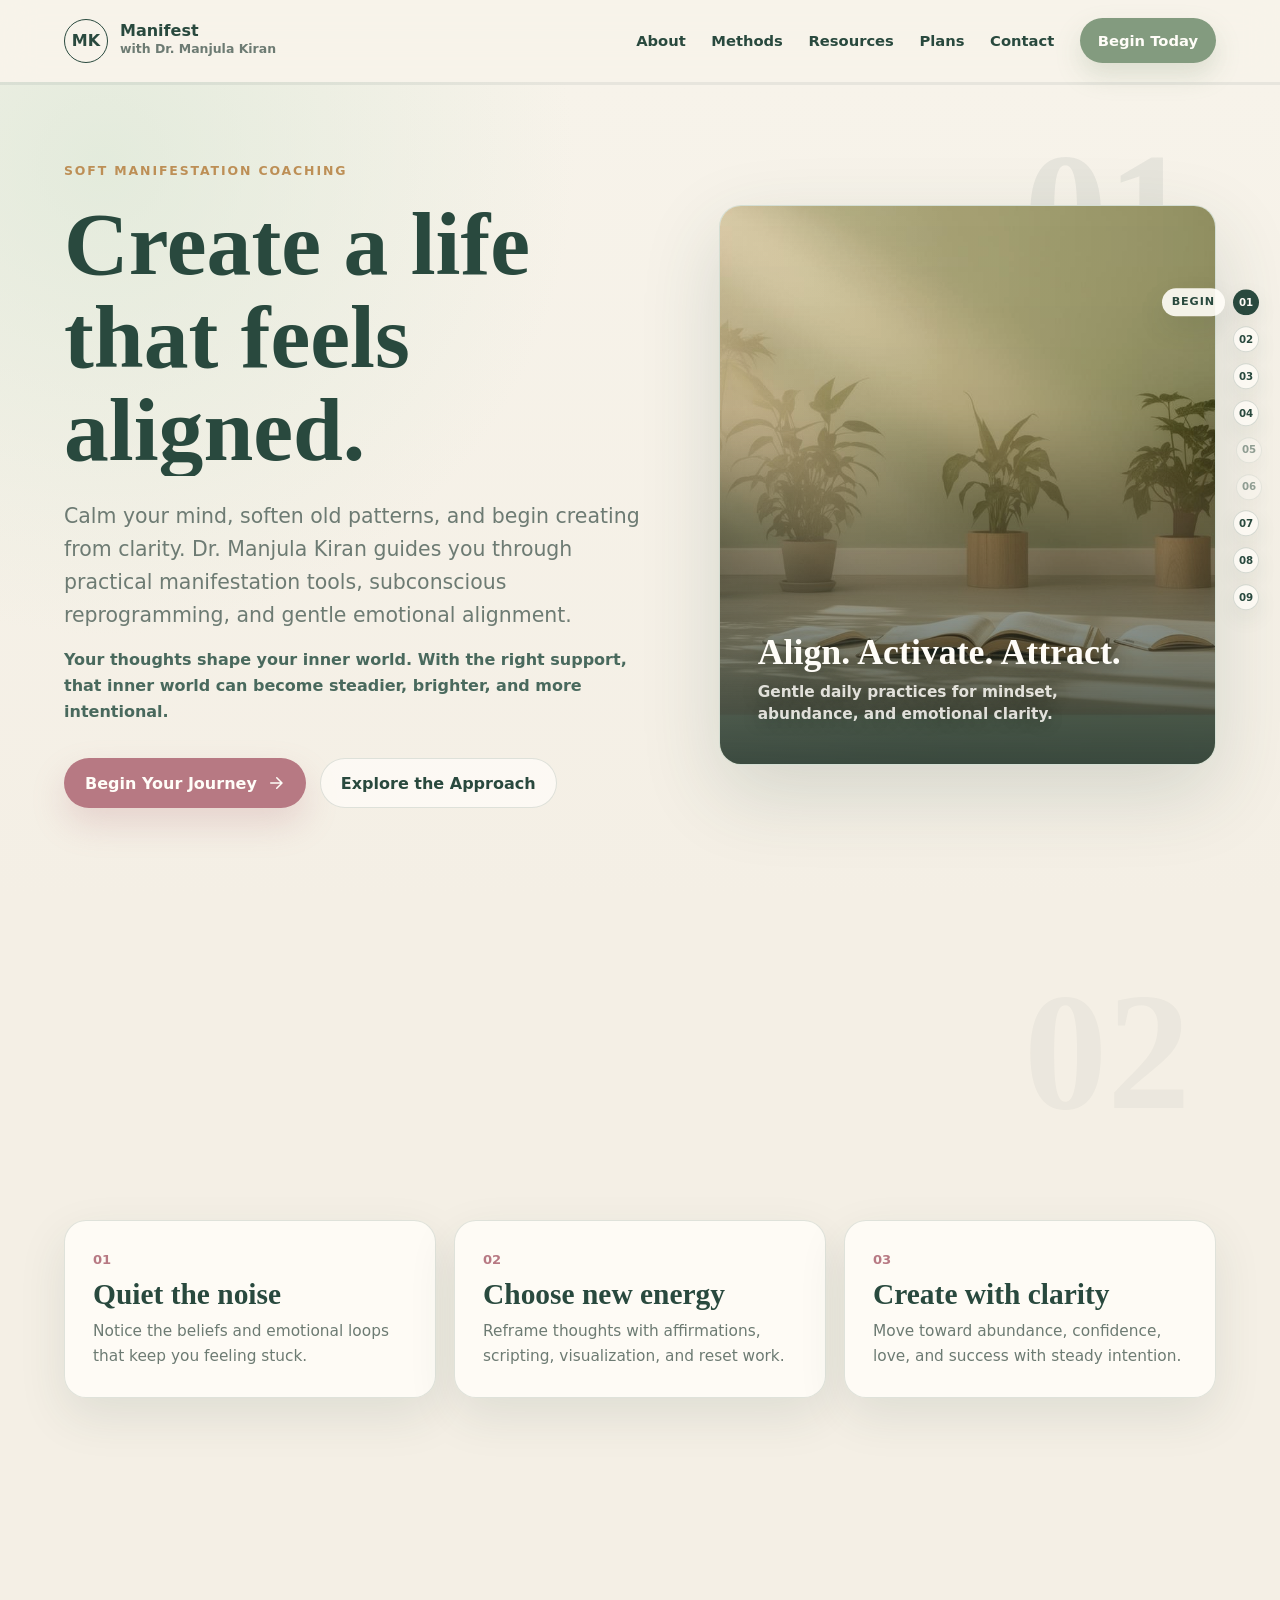
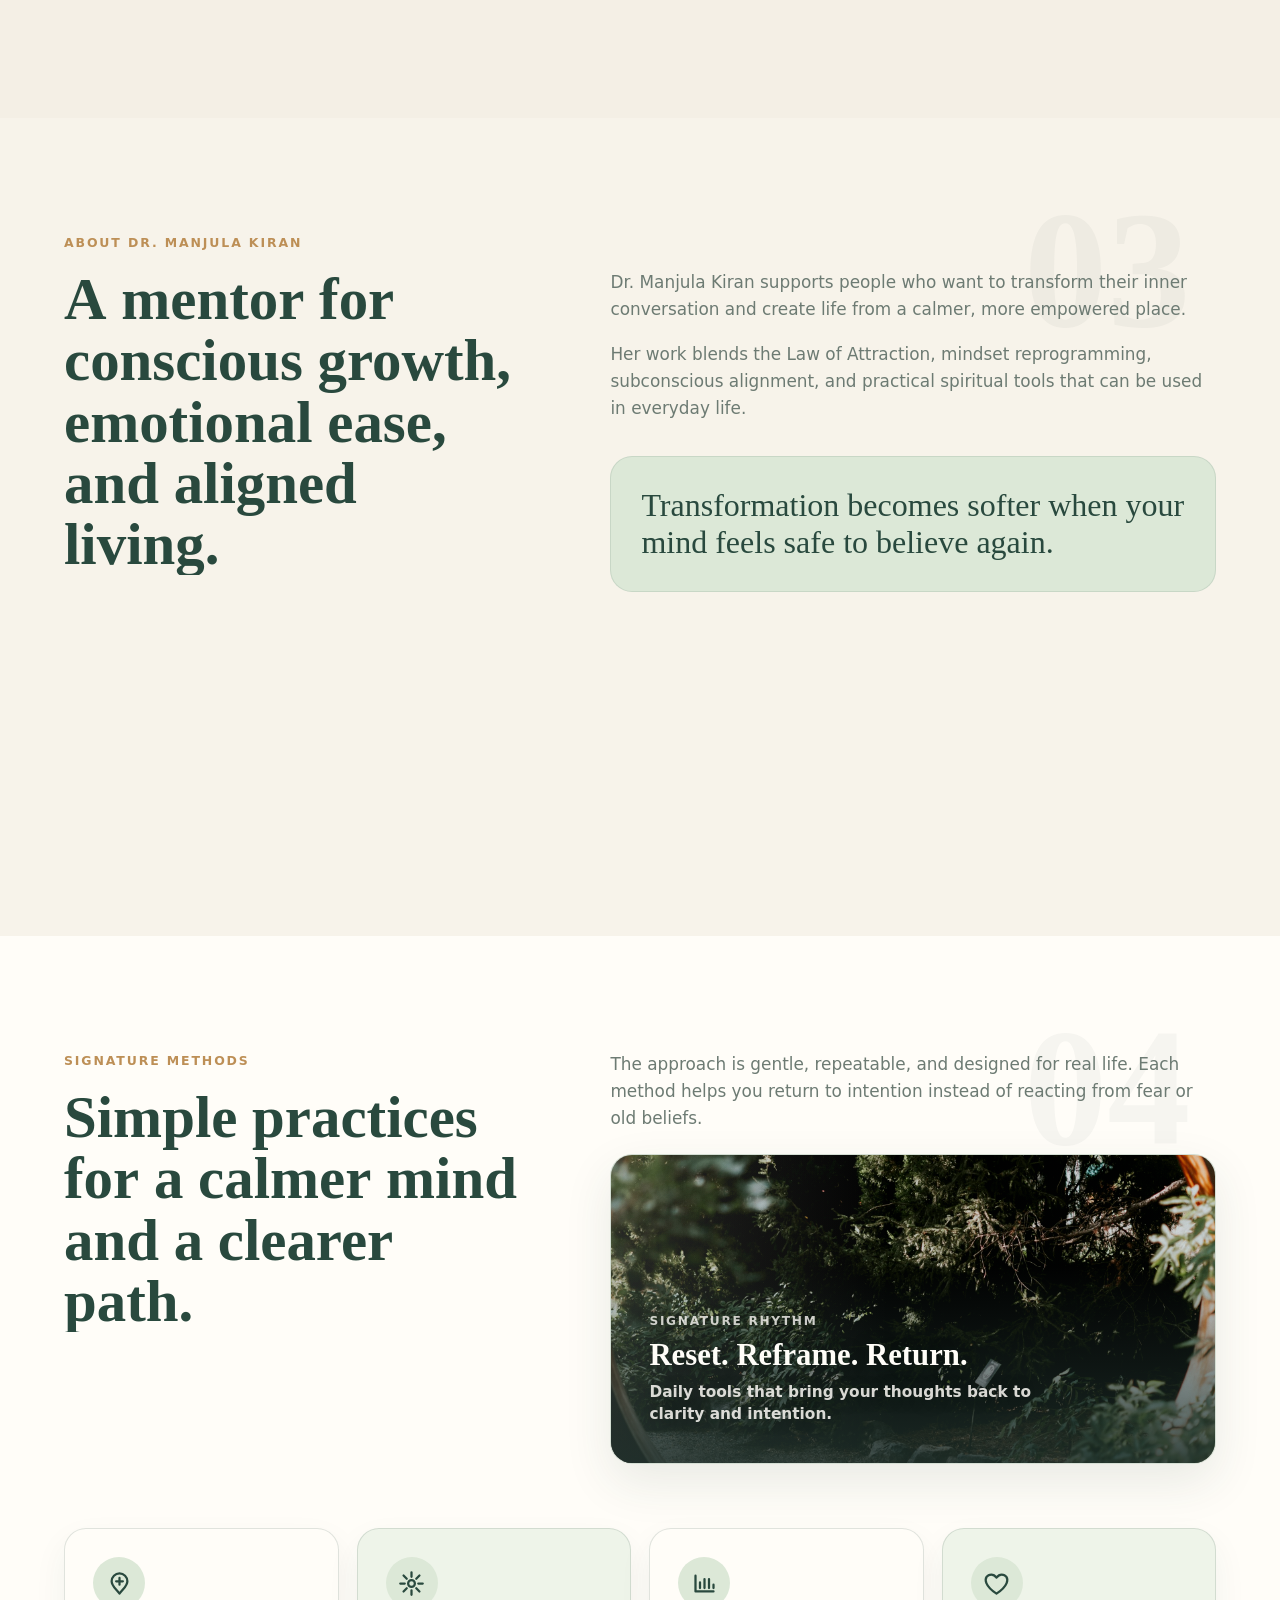
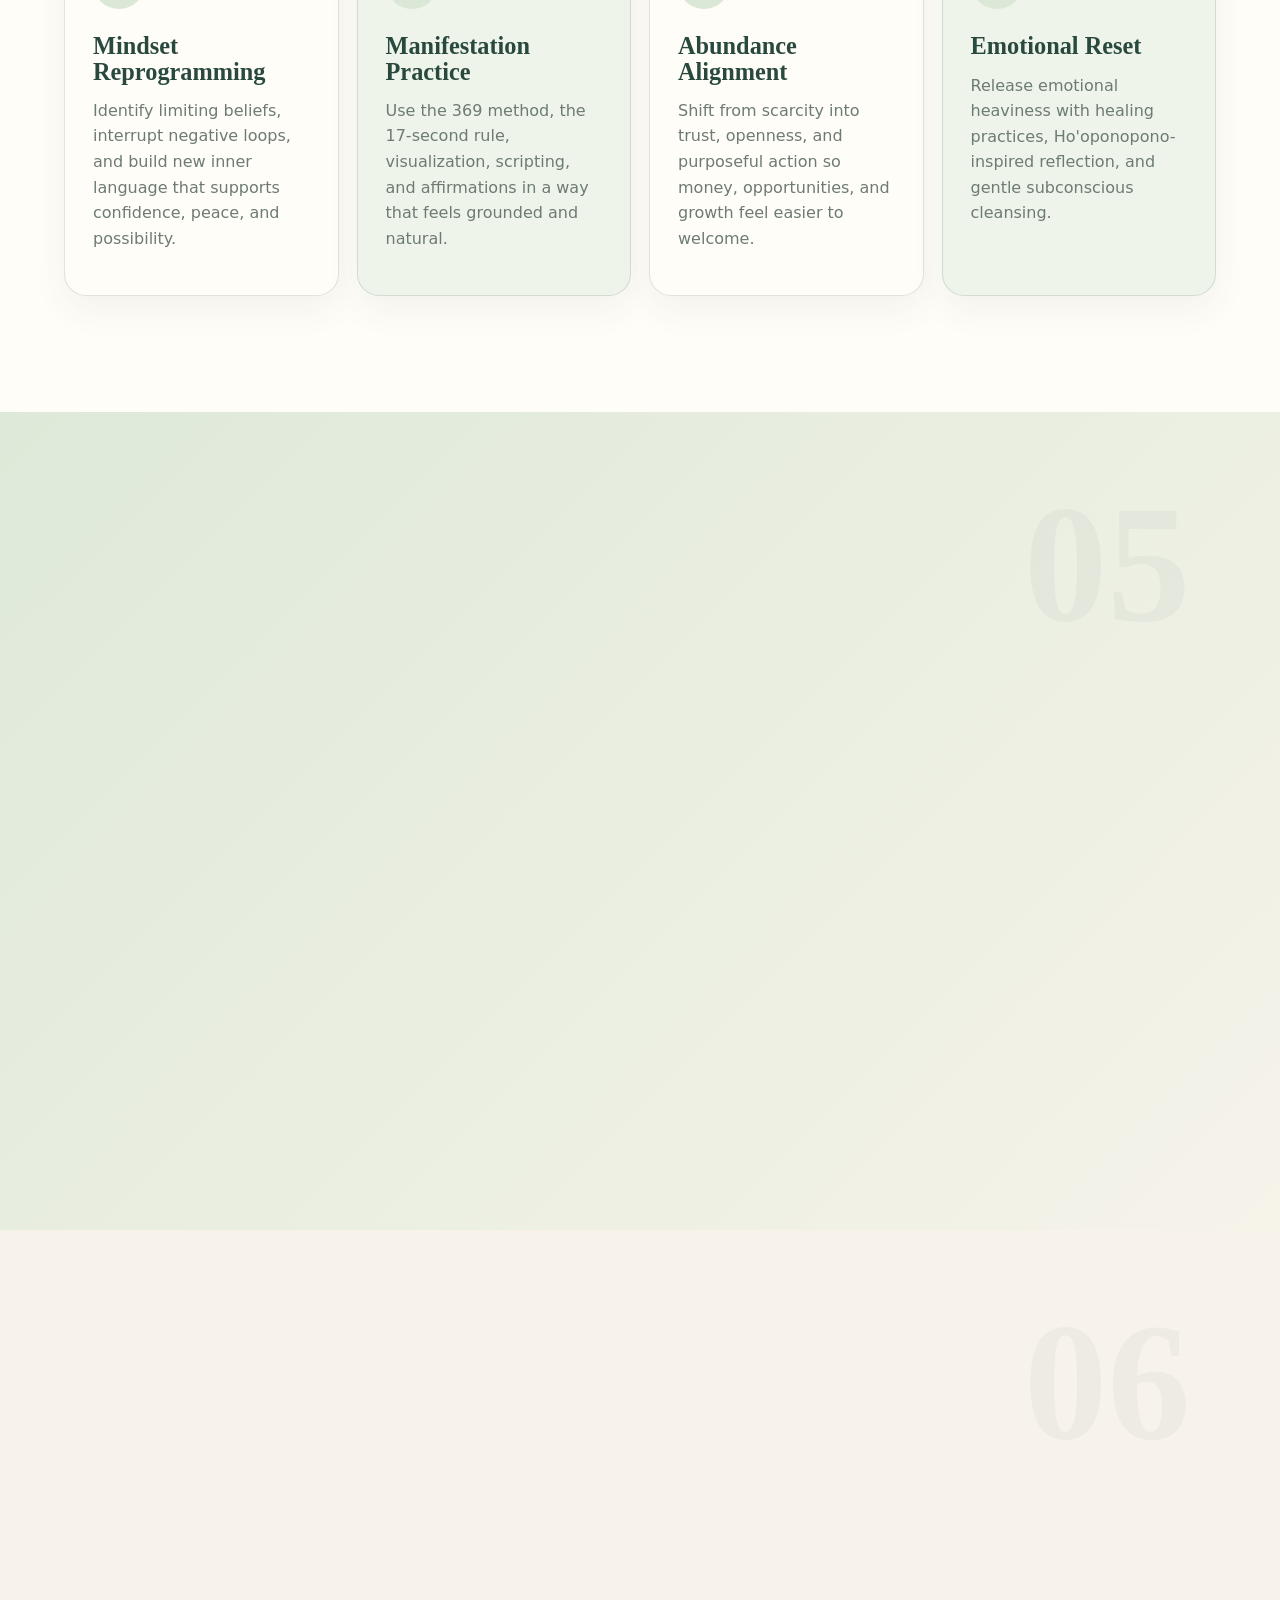
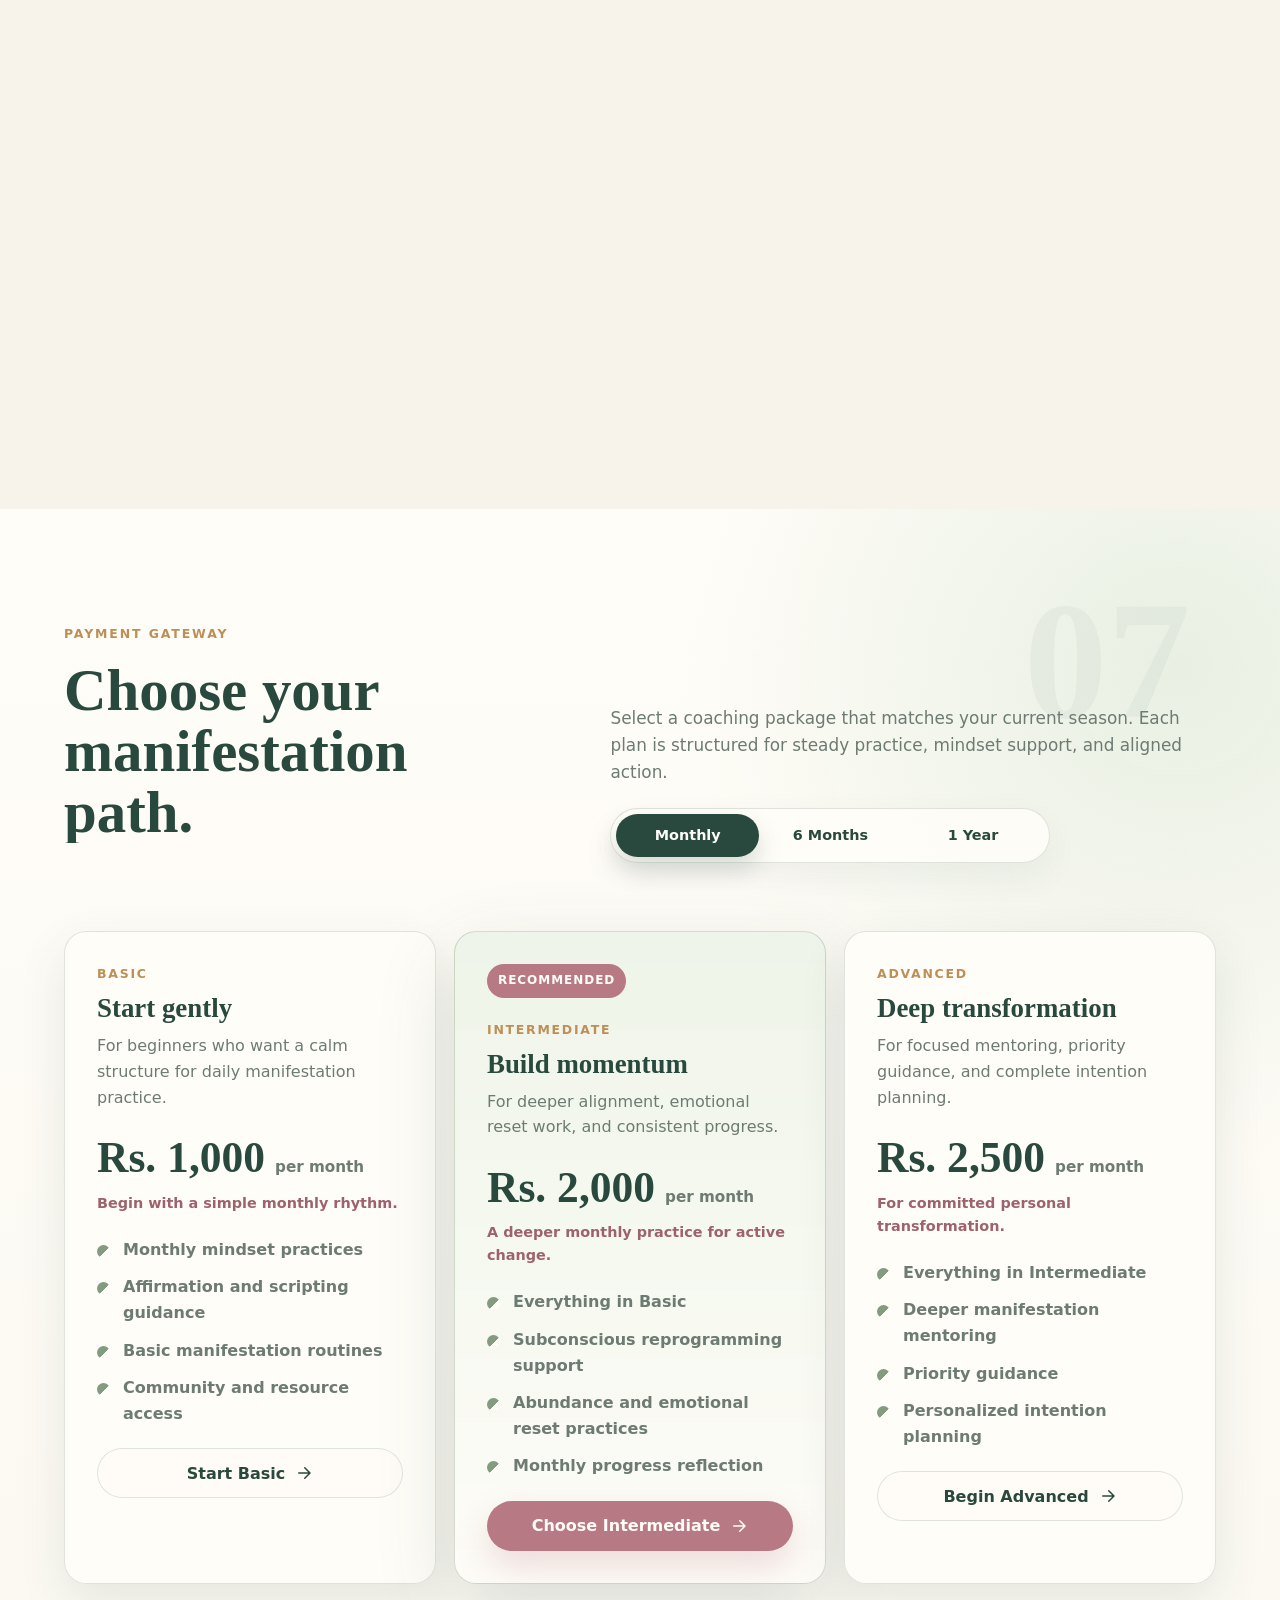
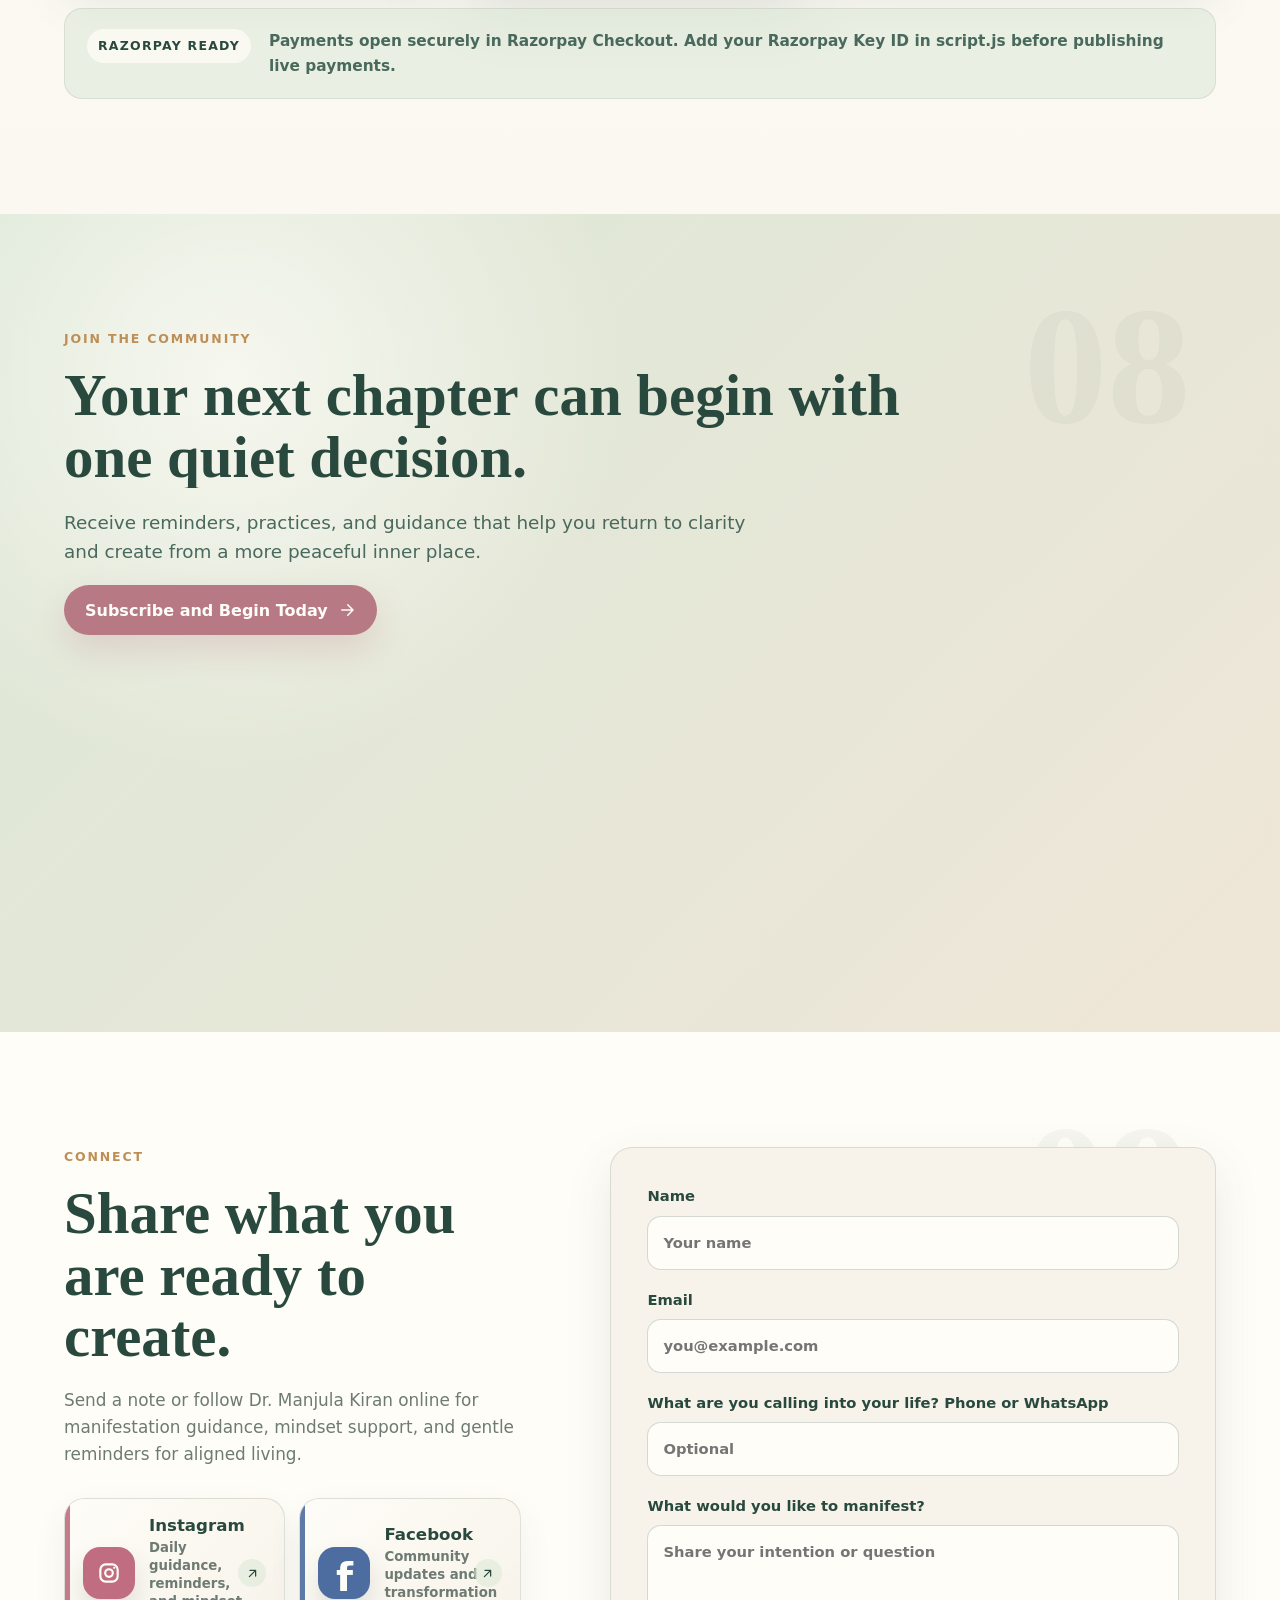
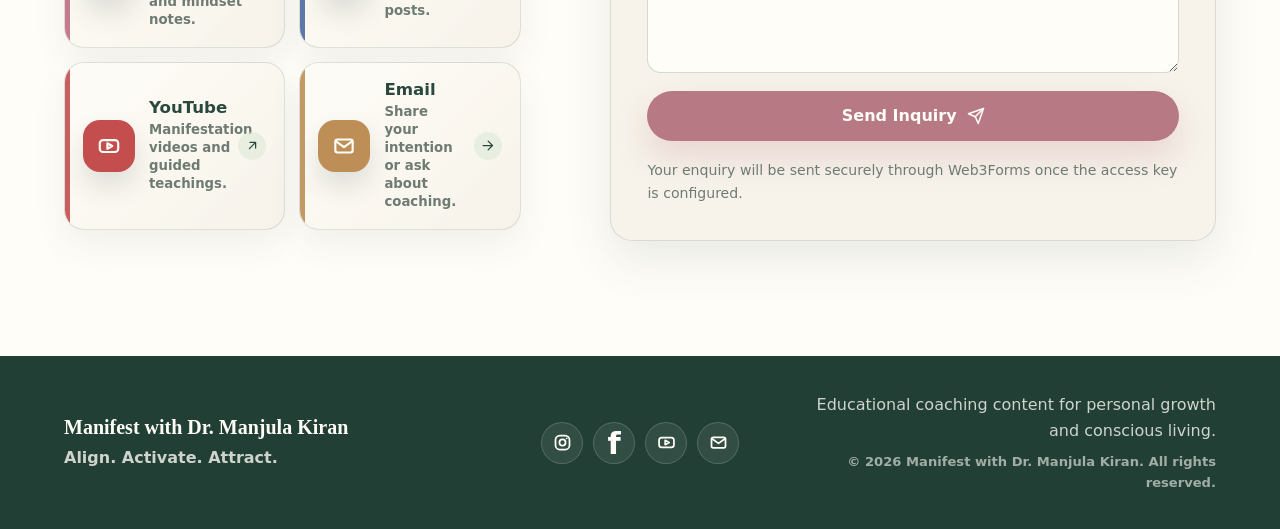
==== index.html @ cfeb4de9 "Move site files to repo root" ====
<!doctype html>
<html lang="en">
  <head>
    <meta charset="UTF-8" />
    <meta name="viewport" content="width=device-width, initial-scale=1.0" />
    <title>Manifest with Dr. Manjula Kiran | Align. Activate. Attract.</title>
    <meta
      name="description"
      content="A calm manifestation and life coaching website for Dr. Manjula Kiran, focused on mindset reprogramming, emotional alignment, abundance, and conscious life design."
    />
    <meta name="theme-color" content="#f7f3ea" />
    <link rel="preload" href="assets/manifestation-studio.jpg" as="image" />
    <link rel="preload" href="assets/methods-garden-path.jpg" as="image" />
    <link rel="preload" href="assets/resources-lavender-light.jpg" as="image" />
    <link rel="stylesheet" href="styles.css" />
  </head>
  <body>
    <header class="site-header" data-header>
      <a class="brand" href="#home" aria-label="Manifest with Dr. Manjula Kiran home">
        <span class="brand-mark">MK</span>
        <span>
          <strong>Manifest</strong>
          <small>with Dr. Manjula Kiran</small>
        </span>
      </a>

      <button class="nav-toggle" type="button" aria-label="Open menu" aria-expanded="false" data-nav-toggle>
        <span></span>
        <span></span>
        <span></span>
      </button>

      <nav class="site-nav" data-nav>
        <a href="#about">About</a>
        <a href="#methods">Methods</a>
        <a href="#resources">Resources</a>
        <a href="#plans">Plans</a>
        <a href="#contact">Contact</a>
        <a class="nav-cta" href="#contact">Begin Today</a>
      </nav>
    </header>

    <div class="story-progress" aria-hidden="true">
      <span data-story-progress></span>
    </div>
    <nav class="story-rail" aria-label="Story chapters" data-story-rail></nav>

    <main>
      <section
        class="hero story-section"
        id="home"
        aria-label="Manifestation coaching hero"
        data-story-section
        data-story-label="Begin"
      >
        <div class="hero-content reveal">
          <p class="eyebrow">Soft manifestation coaching</p>
          <h1 data-story-heading>Create a life that feels aligned.</h1>
          <p class="hero-copy">
            Calm your mind, soften old patterns, and begin creating from clarity.
            Dr. Manjula Kiran guides you through practical manifestation tools,
            subconscious reprogramming, and gentle emotional alignment.
          </p>
          <p class="hero-belief">
            Your thoughts shape your inner world. With the right support, that inner world
            can become steadier, brighter, and more intentional.
          </p>

          <div class="hero-actions" aria-label="Primary actions">
            <a class="button button-primary" href="#contact">
              Begin Your Journey
              <svg aria-hidden="true" viewBox="0 0 24 24">
                <path d="M5 12h14M13 5l7 7-7 7" />
              </svg>
            </a>
            <a class="button button-secondary" href="#methods">Explore the Approach</a>
          </div>
        </div>

        <div class="image-card hero-visual reveal">
          <img src="assets/manifestation-studio.jpg" alt="A calm wellness space with plants and soft natural light" />
          <div class="image-card-content hero-note">
            <strong>Align. Activate. Attract.</strong>
            <span>Gentle daily practices for mindset, abundance, and emotional clarity.</span>
          </div>
        </div>
      </section>

      <section
        class="intention-strip story-section"
        id="shift"
        aria-label="Core transformation outcomes"
        data-story-section
        data-story-label="Shift"
      >
        <article>
          <span>01</span>
          <strong>Quiet the noise</strong>
          <p>Notice the beliefs and emotional loops that keep you feeling stuck.</p>
        </article>
        <article>
          <span>02</span>
          <strong>Choose new energy</strong>
          <p>Reframe thoughts with affirmations, scripting, visualization, and reset work.</p>
        </article>
        <article>
          <span>03</span>
          <strong>Create with clarity</strong>
          <p>Move toward abundance, confidence, love, and success with steady intention.</p>
        </article>
      </section>

      <section class="section about story-section" id="about" data-story-section data-story-label="Meet">
        <div class="section-kicker">About Dr. Manjula Kiran</div>
        <div class="two-column">
          <div class="section-heading reveal">
            <h2 data-story-heading>A mentor for conscious growth, emotional ease, and aligned living.</h2>
          </div>
          <div class="section-copy reveal">
            <p>
              Dr. Manjula Kiran supports people who want to transform their inner
              conversation and create life from a calmer, more empowered place.
            </p>
            <p>
              Her work blends the Law of Attraction, mindset reprogramming, subconscious
              alignment, and practical spiritual tools that can be used in everyday life.
            </p>
            <div class="quote-panel">
              <p>Transformation becomes softer when your mind feels safe to believe again.</p>
            </div>
          </div>
        </div>
      </section>

      <section class="section methods story-section" id="methods" data-story-section data-story-label="Practice">
        <div class="section-top reveal">
          <div>
            <div class="section-kicker">Signature Methods</div>
            <h2 data-story-heading>Simple practices for a calmer mind and a clearer path.</h2>
          </div>
          <div class="section-side">
            <p>
              The approach is gentle, repeatable, and designed for real life. Each method
              helps you return to intention instead of reacting from fear or old beliefs.
            </p>
            <div class="image-card section-image-card methods-image-card">
              <img src="assets/methods-garden-path.jpg" alt="A circular garden path surrounded by greenery" />
              <div class="image-card-content">
                <span>Signature rhythm</span>
                <strong>Reset. Reframe. Return.</strong>
                <p>Daily tools that bring your thoughts back to clarity and intention.</p>
              </div>
            </div>
          </div>
        </div>

        <div class="method-grid">
          <article class="method-card reveal">
            <span class="method-icon">
              <svg aria-hidden="true" viewBox="0 0 24 24">
                <path d="M12 3a7 7 0 0 0-7 7c0 4 3 6 7 11 4-5 7-7 7-11a7 7 0 0 0-7-7Z" />
                <path d="M9 10h6M12 7v6" />
              </svg>
            </span>
            <h3>Mindset Reprogramming</h3>
            <p>
              Identify limiting beliefs, interrupt negative loops, and build new inner
              language that supports confidence, peace, and possibility.
            </p>
          </article>

          <article class="method-card reveal">
            <span class="method-icon">
              <svg aria-hidden="true" viewBox="0 0 24 24">
                <path d="M12 2v4M12 18v4M4.93 4.93l2.83 2.83M16.24 16.24l2.83 2.83M2 12h4M18 12h4M4.93 19.07l2.83-2.83M16.24 7.76l2.83-2.83" />
                <circle cx="12" cy="12" r="3" />
              </svg>
            </span>
            <h3>Manifestation Practice</h3>
            <p>
              Use the 369 method, the 17-second rule, visualization, scripting, and
              affirmations in a way that feels grounded and natural.
            </p>
          </article>

          <article class="method-card reveal">
            <span class="method-icon">
              <svg aria-hidden="true" viewBox="0 0 24 24">
                <path d="M4 19V5M4 19h16" />
                <path d="M8 16v-5M12 16V8M16 16v-8M20 16v-3" />
              </svg>
            </span>
            <h3>Abundance Alignment</h3>
            <p>
              Shift from scarcity into trust, openness, and purposeful action so money,
              opportunities, and growth feel easier to welcome.
            </p>
          </article>

          <article class="method-card reveal">
            <span class="method-icon">
              <svg aria-hidden="true" viewBox="0 0 24 24">
                <path d="M12 21s-7-4.4-9-9.3C1.2 7.3 3.8 4 7.4 4c2 0 3.4 1.1 4.6 2.7C13.2 5.1 14.6 4 16.6 4c3.6 0 6.2 3.3 4.4 7.7C19 16.6 12 21 12 21Z" />
              </svg>
            </span>
            <h3>Emotional Reset</h3>
            <p>
              Release emotional heaviness with healing practices, Ho'oponopono-inspired
              reflection, and gentle subconscious cleansing.
            </p>
          </article>
        </div>
      </section>

      <section class="section difference story-section" id="difference" data-story-section data-story-label="Why">
        <div class="difference-layout">
          <div class="difference-copy reveal">
            <div class="section-kicker">Why It Feels Different</div>
            <h2 data-story-heading>Support that feels spiritual, practical, and emotionally safe.</h2>
            <p>
              The goal is not pressure or perfection. The goal is a calmer relationship
              with your mind, a clearer connection to your desires, and small practices
              that help you show up differently each day.
            </p>
          </div>

          <div class="checklist reveal" aria-label="Reasons to choose this coaching">
            <div><span></span>Soft guidance for daily life</div>
            <div><span></span>Mindset work with spiritual depth</div>
            <div><span></span>Clear steps without overwhelm</div>
            <div><span></span>Support for abundance and emotional clarity</div>
            <div><span></span>Rooted in intention, compassion, and practice</div>
          </div>
        </div>
      </section>

      <section class="section resources story-section" id="resources" data-story-section data-story-label="Resources">
        <div class="section-top reveal">
          <div>
            <div class="section-kicker">Free Resources</div>
            <h2 data-story-heading>Begin with small moments that bring you back to yourself.</h2>
          </div>
          <div class="section-side section-side-actions">
            <a class="text-link" href="https://www.youtube.com/channel/UC81FrGiepPYoNcmdYstMb5A/join" target="_blank" rel="noreferrer">
              Visit YouTube
              <svg aria-hidden="true" viewBox="0 0 24 24">
                <path d="M7 17 17 7M8 7h9v9" />
              </svg>
            </a>
            <div class="image-card section-image-card resources-image-card">
              <img src="assets/resources-lavender-light.jpg" alt="Sunlight passing through lavender flowers" />
              <div class="image-card-content">
                <span>Free resources</span>
                <strong>Listen. Reflect. Practice.</strong>
                <p>Start with simple sessions, affirmations, and mindset reflections.</p>
              </div>
            </div>
          </div>
        </div>

        <div class="resource-list">
          <article class="resource-item reveal">
            <strong>Guided Manifestation Sessions</strong>
            <p>Settle your thoughts, choose an intention, and practice feeling aligned with it.</p>
          </article>
          <article class="resource-item reveal">
            <strong>Affirmation Audios</strong>
            <p>Repeat supportive beliefs until your inner language begins to feel more steady.</p>
          </article>
          <article class="resource-item reveal">
            <strong>YouTube Teachings</strong>
            <p>Watch simple lessons on manifestation, mindset, healing, and conscious creation.</p>
          </article>
          <article class="resource-item reveal">
            <strong>Mindset Reflections</strong>
            <p>Use gentle prompts to notice old patterns and make space for new choices.</p>
          </article>
        </div>
      </section>

      <section class="section plans story-section" id="plans" data-story-section data-story-label="Plans">
        <div class="section-top plans-top reveal">
          <div>
            <div class="section-kicker">Payment Gateway</div>
            <h2 data-story-heading>Choose your manifestation path.</h2>
          </div>
          <div class="plans-intro">
            <p>
              Select a coaching package that matches your current season. Each plan is
              structured for steady practice, mindset support, and aligned action.
            </p>
            <div class="billing-toggle" aria-label="Choose billing duration">
              <button class="is-active" type="button" data-billing-option="monthly">Monthly</button>
              <button type="button" data-billing-option="six">6 Months</button>
              <button type="button" data-billing-option="year">1 Year</button>
            </div>
          </div>
        </div>

        <div class="plan-grid" data-plan-grid>
          <article
            class="plan-card reveal"
            data-plan-card
            data-plan-name="Basic"
            data-price-monthly="Rs. 1,000"
            data-price-six="Rs. 5,000"
            data-price-year="Rs. 8,000"
            data-label-monthly="per month"
            data-label-six="for 6 months"
            data-label-year="for 1 year"
            data-save-monthly="Begin with a simple monthly rhythm."
            data-save-six="Save Rs. 1,000 compared with monthly billing."
            data-save-year="Save Rs. 4,000 compared with monthly billing."
            data-amount-monthly="100000"
            data-amount-six="500000"
            data-amount-year="800000"
            data-link-monthly=""
            data-link-six=""
            data-link-year=""
          >
            <div class="plan-card-top">
              <span>Basic</span>
              <strong>Start gently</strong>
              <p>For beginners who want a calm structure for daily manifestation practice.</p>
            </div>
            <div class="plan-price">
              <strong data-plan-price>Rs. 1,000</strong>
              <span data-plan-label>per month</span>
            </div>
            <p class="plan-saving" data-plan-saving>Begin with a simple monthly rhythm.</p>
            <ul>
              <li>Monthly mindset practices</li>
              <li>Affirmation and scripting guidance</li>
              <li>Basic manifestation routines</li>
              <li>Community and resource access</li>
            </ul>
            <a class="button button-secondary plan-button" href="#contact" data-plan-button>
              Start Basic
              <svg aria-hidden="true" viewBox="0 0 24 24">
                <path d="M5 12h14M13 5l7 7-7 7" />
              </svg>
            </a>
          </article>

          <article
            class="plan-card plan-card-featured reveal"
            data-plan-card
            data-plan-name="Intermediate"
            data-price-monthly="Rs. 2,000"
            data-price-six="Rs. 7,000"
            data-price-year="Rs. 10,000"
            data-label-monthly="per month"
            data-label-six="for 6 months"
            data-label-year="for 1 year"
            data-save-monthly="A deeper monthly practice for active change."
            data-save-six="Save Rs. 5,000 compared with monthly billing."
            data-save-year="Save Rs. 14,000 compared with monthly billing."
            data-amount-monthly="200000"
            data-amount-six="700000"
            data-amount-year="1000000"
            data-link-monthly=""
            data-link-six=""
            data-link-year=""
          >
            <div class="plan-badge">Recommended</div>
            <div class="plan-card-top">
              <span>Intermediate</span>
              <strong>Build momentum</strong>
              <p>For deeper alignment, emotional reset work, and consistent progress.</p>
            </div>
            <div class="plan-price">
              <strong data-plan-price>Rs. 2,000</strong>
              <span data-plan-label>per month</span>
            </div>
            <p class="plan-saving" data-plan-saving>A deeper monthly practice for active change.</p>
            <ul>
              <li>Everything in Basic</li>
              <li>Subconscious reprogramming support</li>
              <li>Abundance and emotional reset practices</li>
              <li>Monthly progress reflection</li>
            </ul>
            <a class="button button-primary plan-button" href="#contact" data-plan-button>
              Choose Intermediate
              <svg aria-hidden="true" viewBox="0 0 24 24">
                <path d="M5 12h14M13 5l7 7-7 7" />
              </svg>
            </a>
          </article>

          <article
            class="plan-card reveal"
            data-plan-card
            data-plan-name="Advanced"
            data-price-monthly="Rs. 2,500"
            data-price-six="Rs. 8,000"
            data-price-year="Rs. 12,000"
            data-label-monthly="per month"
            data-label-six="for 6 months"
            data-label-year="for 1 year"
            data-save-monthly="For committed personal transformation."
            data-save-six="Save Rs. 7,000 compared with monthly billing."
            data-save-year="Save Rs. 18,000 compared with monthly billing."
            data-amount-monthly="250000"
            data-amount-six="800000"
            data-amount-year="1200000"
            data-link-monthly=""
            data-link-six=""
            data-link-year=""
          >
            <div class="plan-card-top">
              <span>Advanced</span>
              <strong>Deep transformation</strong>
              <p>For focused mentoring, priority guidance, and complete intention planning.</p>
            </div>
            <div class="plan-price">
              <strong data-plan-price>Rs. 2,500</strong>
              <span data-plan-label>per month</span>
            </div>
            <p class="plan-saving" data-plan-saving>For committed personal transformation.</p>
            <ul>
              <li>Everything in Intermediate</li>
              <li>Deeper manifestation mentoring</li>
              <li>Priority guidance</li>
              <li>Personalized intention planning</li>
            </ul>
            <a class="button button-secondary plan-button" href="#contact" data-plan-button>
              Begin Advanced
              <svg aria-hidden="true" viewBox="0 0 24 24">
                <path d="M5 12h14M13 5l7 7-7 7" />
              </svg>
            </a>
          </article>
        </div>

        <div class="payment-note reveal">
          <span>Razorpay ready</span>
          <p data-payment-status>
            Payments open securely in Razorpay Checkout. Add your Razorpay Key ID in
            script.js before publishing live payments.
          </p>
        </div>
      </section>

      <section class="community story-section" id="community" data-story-section data-story-label="Decision">
        <div class="community-inner reveal">
          <p class="eyebrow">Join the community</p>
          <h2 data-story-heading>Your next chapter can begin with one quiet decision.</h2>
          <p>
            Receive reminders, practices, and guidance that help you return to clarity
            and create from a more peaceful inner place.
          </p>
          <a class="button button-primary" href="#contact">
            Subscribe and Begin Today
            <svg aria-hidden="true" viewBox="0 0 24 24">
              <path d="M5 12h14M13 5l7 7-7 7" />
            </svg>
          </a>
        </div>
      </section>

      <section class="section contact story-section" id="contact" data-story-section data-story-label="Connect">
        <div class="contact-grid">
          <div class="contact-copy reveal">
            <div class="section-kicker">Connect</div>
            <h2 data-story-heading>Share what you are ready to create.</h2>
            <p>
              Send a note or follow Dr. Manjula Kiran online for manifestation guidance,
              mindset support, and gentle reminders for aligned living.
            </p>

            <div class="social-links" aria-label="Social links">
              <a class="social-card social-card-instagram" href="https://www.instagram.com/drmanjulakiran" target="_blank" rel="noreferrer">
                <span class="social-icon" aria-hidden="true">
                  <svg viewBox="0 0 24 24">
                    <rect x="4" y="4" width="16" height="16" rx="5" />
                    <circle cx="12" cy="12" r="3.5" />
                    <path d="M16.8 7.2h.01" />
                  </svg>
                </span>
                <span class="social-copy">
                  <strong>Instagram</strong>
                  <small>Daily guidance, reminders, and mindset notes.</small>
                </span>
                <span class="social-arrow" aria-hidden="true">
                  <svg viewBox="0 0 24 24">
                    <path d="M7 17 17 7M8 7h9v9" />
                  </svg>
                </span>
              </a>
              <a class="social-card social-card-facebook" href="https://www.facebook.com/drmanjulakirankumar" target="_blank" rel="noreferrer">
                <span class="social-icon social-icon-letter" aria-hidden="true">f</span>
                <span class="social-copy">
                  <strong>Facebook</strong>
                  <small>Community updates and transformation posts.</small>
                </span>
                <span class="social-arrow" aria-hidden="true">
                  <svg viewBox="0 0 24 24">
                    <path d="M7 17 17 7M8 7h9v9" />
                  </svg>
                </span>
              </a>
              <a class="social-card social-card-youtube" href="https://www.youtube.com/channel/UC81FrGiepPYoNcmdYstMb5A/join" target="_blank" rel="noreferrer">
                <span class="social-icon" aria-hidden="true">
                  <svg viewBox="0 0 24 24">
                    <rect x="3.5" y="6.5" width="17" height="11" rx="3" />
                    <path d="m10.5 9.5 4.5 2.5-4.5 2.5Z" />
                  </svg>
                </span>
                <span class="social-copy">
                  <strong>YouTube</strong>
                  <small>Manifestation videos and guided teachings.</small>
                </span>
                <span class="social-arrow" aria-hidden="true">
                  <svg viewBox="0 0 24 24">
                    <path d="M7 17 17 7M8 7h9v9" />
                  </svg>
                </span>
              </a>
              <a class="social-card social-card-email" href="mailto:drmanjulakiran1@gmail.com">
                <span class="social-icon" aria-hidden="true">
                  <svg viewBox="0 0 24 24">
                    <rect x="4" y="6" width="16" height="12" rx="2" />
                    <path d="m5 8 7 5 7-5" />
                  </svg>
                </span>
                <span class="social-copy">
                  <strong>Email</strong>
                  <small>Share your intention or ask about coaching.</small>
                </span>
                <span class="social-arrow" aria-hidden="true">
                  <svg viewBox="0 0 24 24">
                    <path d="M5 12h14M13 5l7 7-7 7" />
                  </svg>
                </span>
              </a>
            </div>
          </div>

          <form
            class="contact-form reveal"
            action="https://api.web3forms.com/submit"
            method="POST"
            data-contact-form
          >
            <input type="hidden" name="access_key" value="YOUR_WEB3FORMS_ACCESS_KEY" data-access-key />
            <input type="hidden" name="subject" value="New manifestation enquiry from the website" />
            <input type="hidden" name="from_name" value="Manifest with Dr. Manjula Kiran Website" />
            <input
              type="checkbox"
              name="botcheck"
              class="botcheck"
              tabindex="-1"
              autocomplete="off"
              aria-hidden="true"
              style="display: none"
            />

            <label>
              Name
              <input type="text" name="name" placeholder="Your name" autocomplete="name" required />
            </label>
            <label>
              Email
              <input type="email" name="email" placeholder="you@example.com" autocomplete="email" required />
            </label>
            <label>
              What are you calling into your life?
              Phone or WhatsApp
              <input type="tel" name="phone" placeholder="Optional" autocomplete="tel" />
            </label>
            <label>
              What would you like to manifest?
              <textarea name="message" rows="5" placeholder="Share your intention or question" required></textarea>
            </label>
            <button class="button button-primary" type="submit">
              Send Inquiry
              <svg aria-hidden="true" viewBox="0 0 24 24">
                <path d="M22 2 11 13" />
                <path d="m22 2-7 20-4-9-9-4 20-7Z" />
              </svg>
            </button>
            <p class="form-note" data-form-note role="status" aria-live="polite">
              Your enquiry will be sent securely through Web3Forms once the access key is configured.
            </p>
          </form>
        </div>
      </section>
    </main>

    <footer class="site-footer">
      <div class="footer-brand">
        <strong>Manifest with Dr. Manjula Kiran</strong>
        <p>Align. Activate. Attract.</p>
      </div>

      <div class="footer-socials" aria-label="Social links">
        <a class="footer-social footer-social-instagram" href="https://www.instagram.com/drmanjulakiran" target="_blank" rel="noreferrer" aria-label="Instagram">
          <svg aria-hidden="true" viewBox="0 0 24 24">
            <rect x="4" y="4" width="16" height="16" rx="5" />
            <circle cx="12" cy="12" r="3.5" />
            <path d="M16.8 7.2h.01" />
          </svg>
        </a>
        <a class="footer-social footer-social-facebook" href="https://www.facebook.com/drmanjulakirankumar" target="_blank" rel="noreferrer" aria-label="Facebook">
          <span aria-hidden="true">f</span>
        </a>
        <a class="footer-social footer-social-youtube" href="https://www.youtube.com/channel/UC81FrGiepPYoNcmdYstMb5A/join" target="_blank" rel="noreferrer" aria-label="YouTube">
          <svg aria-hidden="true" viewBox="0 0 24 24">
            <rect x="3.5" y="6.5" width="17" height="11" rx="3" />
            <path d="m10.5 9.5 4.5 2.5-4.5 2.5Z" />
          </svg>
        </a>
        <a class="footer-social footer-social-email" href="mailto:drmanjulakiran1@gmail.com" aria-label="Email">
          <svg aria-hidden="true" viewBox="0 0 24 24">
            <rect x="4" y="6" width="16" height="12" rx="2" />
            <path d="m5 8 7 5 7-5" />
          </svg>
        </a>
      </div>

      <div class="footer-meta">
        <p>Educational coaching content for personal growth and conscious living.</p>
        <small>&copy; 2026 Manifest with Dr. Manjula Kiran. All rights reserved.</small>
      </div>
    </footer>

    <script src="https://checkout.razorpay.com/v1/checkout.js"></script>
    <script src="script.js?v=track4-scrollytelling"></script>
  </body>
</html>
---- styles.css ----
:root {
  color-scheme: light;
  --ink: #20312c;
  --forest: #29493e;
  --forest-soft: #49695d;
  --sage: #839b7f;
  --sage-light: #dce8d7;
  --sage-pale: #eef4e9;
  --ivory: #f7f3ea;
  --ivory-soft: #fbf8f1;
  --white: #fffdf8;
  --linen: #ede5d8;
  --rose: #b77983;
  --rose-dark: #9e626d;
  --gold: #bd8f56;
  --muted: #6d7b73;
  --line: rgba(41, 73, 62, 0.14);
  --shadow-soft: 0 18px 48px rgba(41, 73, 62, 0.1);
  --shadow-lifted: 0 28px 80px rgba(41, 73, 62, 0.16);
  --radius: 22px;
}

* {
  box-sizing: border-box;
}

html {
  scroll-behavior: smooth;
}

body {
  margin: 0;
  color: var(--ink);
  background: var(--ivory);
  font-family: Inter, ui-sans-serif, system-ui, -apple-system, BlinkMacSystemFont, "Segoe UI", sans-serif;
  line-height: 1.6;
}

body.nav-open {
  overflow: hidden;
}

main {
  counter-reset: story-step;
  overflow: clip;
}

img,
svg {
  display: block;
}

a {
  color: inherit;
  text-decoration: none;
}

button,
input,
textarea {
  font: inherit;
}

.site-header {
  position: sticky;
  z-index: 20;
  top: 0;
  display: flex;
  align-items: center;
  justify-content: space-between;
  gap: 24px;
  min-height: 82px;
  padding: 14px clamp(20px, 5vw, 72px);
  color: var(--forest);
  background: rgba(247, 243, 234, 0.88);
  border-bottom: 1px solid transparent;
  backdrop-filter: blur(18px);
  transition: background 180ms ease, border-color 180ms ease, box-shadow 180ms ease;
}

.site-header.is-scrolled,
.site-header.is-open {
  background: rgba(255, 253, 248, 0.94);
  border-bottom-color: var(--line);
  box-shadow: 0 10px 30px rgba(41, 73, 62, 0.06);
}

.brand {
  display: inline-flex;
  align-items: center;
  gap: 12px;
  min-width: 0;
}

.brand-mark {
  display: grid;
  width: 44px;
  height: 44px;
  place-items: center;
  flex: 0 0 auto;
  border: 1.5px solid currentColor;
  border-radius: 50%;
  font-weight: 850;
  letter-spacing: 0;
}

.brand strong {
  display: block;
  font-size: 1rem;
  line-height: 1.1;
}

.brand small {
  display: block;
  color: var(--muted);
  font-size: 0.78rem;
  font-weight: 700;
}

.site-nav {
  display: flex;
  align-items: center;
  gap: clamp(16px, 2vw, 30px);
  color: var(--forest);
  font-size: 0.92rem;
  font-weight: 800;
}

.site-nav a {
  position: relative;
}

.site-nav a:not(.nav-cta)::after {
  position: absolute;
  right: 0;
  bottom: -7px;
  left: 0;
  height: 2px;
  background: var(--sage);
  content: "";
  opacity: 0;
  transform: scaleX(0.3);
  transition: opacity 160ms ease, transform 160ms ease;
}

.site-nav a:hover::after,
.site-nav a.is-active::after {
  opacity: 0.95;
  transform: scaleX(1);
}

.nav-cta {
  padding: 11px 18px;
  color: var(--white);
  background: var(--sage);
  border-radius: 999px;
  box-shadow: 0 12px 26px rgba(131, 155, 127, 0.24);
}

.nav-toggle {
  display: none;
  width: 44px;
  height: 44px;
  place-items: center;
  padding: 0;
  color: inherit;
  background: transparent;
  border: 1px solid currentColor;
  border-radius: 14px;
  cursor: pointer;
}

.nav-toggle span {
  width: 18px;
  height: 2px;
  background: currentColor;
}

.story-progress {
  position: fixed;
  z-index: 19;
  top: 82px;
  right: 0;
  left: 0;
  height: 3px;
  background: rgba(41, 73, 62, 0.08);
  pointer-events: none;
}

.story-progress span {
  display: block;
  width: 100%;
  height: 100%;
  background: linear-gradient(90deg, var(--sage), var(--rose), var(--gold));
  transform: scaleX(0);
  transform-origin: left center;
  transition: transform 120ms linear;
}

.story-rail {
  position: fixed;
  z-index: 18;
  top: 50%;
  right: 18px;
  display: grid;
  gap: 9px;
  transform: translateY(-50%);
}

.story-rail a {
  display: grid;
  grid-template-columns: auto 26px;
  align-items: center;
  justify-items: end;
  gap: 8px;
  color: var(--forest);
  opacity: 0.48;
  outline: none;
  transition: opacity 160ms ease, transform 160ms ease;
}

.story-rail a span {
  display: grid;
  grid-column: 2;
  grid-row: 1;
  width: 26px;
  height: 26px;
  place-items: center;
  justify-self: end;
  color: var(--forest);
  background: rgba(255, 253, 248, 0.76);
  border: 1px solid rgba(41, 73, 62, 0.18);
  border-radius: 50%;
  box-shadow: 0 8px 22px rgba(41, 73, 62, 0.08);
  font-size: 0.64rem;
  font-weight: 900;
}

.story-rail a small {
  grid-column: 1;
  grid-row: 1;
  max-width: 0;
  padding: 5px 0;
  color: var(--forest);
  background: rgba(255, 253, 248, 0.9);
  border-radius: 999px;
  box-shadow: 0 12px 28px rgba(41, 73, 62, 0.1);
  font-size: 0.7rem;
  font-weight: 900;
  letter-spacing: 0.08em;
  opacity: 0;
  overflow: hidden;
  text-transform: uppercase;
  white-space: nowrap;
  transform: translateX(8px);
  transition: max-width 180ms ease, opacity 180ms ease, padding 180ms ease, transform 180ms ease;
}

.story-rail a:hover,
.story-rail a:focus-visible,
.story-rail a.is-active {
  opacity: 1;
  transform: translateX(-3px);
}

.story-rail a:hover span,
.story-rail a:focus-visible span,
.story-rail a.is-active span {
  color: var(--white);
  background: var(--forest);
  border-color: transparent;
}

.story-rail a:hover small,
.story-rail a:focus-visible small,
.story-rail a.is-active small {
  max-width: 120px;
  padding: 5px 10px;
  opacity: 1;
  transform: translateX(0);
}

.story-section {
  position: relative;
  min-height: max(720px, calc(100svh - 82px));
  counter-increment: story-step;
  scroll-margin-top: 82px;
}

.story-section::before {
  position: absolute;
  z-index: 0;
  top: clamp(24px, 5vw, 64px);
  right: clamp(22px, 7vw, 118px);
  color: rgba(41, 73, 62, 0.045);
  content: "0" counter(story-step);
  font-family: Georgia, "Times New Roman", serif;
  font-size: clamp(5.4rem, 13vw, 15rem);
  font-weight: 700;
  line-height: 0.8;
  pointer-events: none;
  transform: translateY(22px);
  transition: color 420ms ease, transform 420ms ease;
}

.story-section.is-story-active::before {
  color: rgba(41, 73, 62, 0.075);
  transform: translateY(0);
}

.story-section > * {
  position: relative;
  z-index: 1;
}

[data-story-heading] {
  overflow: hidden;
}

.story-word {
  display: inline-block;
  opacity: 0;
  transform: translateY(0.7em);
  transition:
    opacity 640ms ease,
    transform 640ms cubic-bezier(0.2, 0.8, 0.2, 1);
  transition-delay: calc(var(--word-index, 0) * 42ms);
}

.story-section.is-story-active .story-word {
  opacity: 1;
  transform: translateY(0);
}

.hero {
  display: grid;
  grid-template-columns: minmax(0, 0.95fr) minmax(360px, 0.8fr);
  gap: clamp(34px, 5vw, 72px);
  align-items: center;
  min-height: min(820px, calc(100svh - 82px));
  padding: clamp(36px, 5vw, 68px) clamp(20px, 5vw, 72px) clamp(48px, 6vw, 82px);
  background:
    radial-gradient(circle at 8% 10%, rgba(220, 232, 215, 0.72), transparent 34%),
    linear-gradient(180deg, var(--ivory), #f4efe5);
}

.hero-content {
  max-width: 760px;
}

.eyebrow,
.section-kicker {
  margin: 0 0 16px;
  color: var(--gold);
  font-size: 0.78rem;
  font-weight: 900;
  letter-spacing: 0.15em;
  text-transform: uppercase;
}

h1,
h2,
h3,
p {
  margin-top: 0;
}

h1,
h2,
h3 {
  color: var(--forest);
  font-family: Georgia, "Times New Roman", serif;
  font-weight: 700;
  line-height: 1.04;
  letter-spacing: 0;
}

h1 {
  max-width: 780px;
  margin-bottom: 24px;
  font-size: clamp(3.2rem, 7vw, 6.15rem);
}

h2 {
  margin-bottom: 20px;
  font-size: clamp(2.15rem, 4.6vw, 4.7rem);
}

h3 {
  margin-bottom: 14px;
  font-size: clamp(1.32rem, 1.9vw, 1.72rem);
}

.hero-copy {
  max-width: 660px;
  margin-bottom: 16px;
  color: var(--muted);
  font-size: clamp(1.06rem, 1.6vw, 1.34rem);
}

.hero-belief {
  max-width: 650px;
  margin-bottom: 34px;
  color: var(--forest-soft);
  font-size: 1rem;
  font-weight: 750;
}

.hero-actions,
.social-links {
  display: flex;
  flex-wrap: wrap;
  gap: 14px;
}

.button {
  display: inline-flex;
  align-items: center;
  justify-content: center;
  min-height: 50px;
  gap: 10px;
  padding: 14px 20px;
  border: 1px solid transparent;
  border-radius: 999px;
  font-weight: 850;
  line-height: 1.2;
  transition: transform 160ms ease, background 160ms ease, border-color 160ms ease, box-shadow 160ms ease;
}

.button:hover,
.text-link:hover,
.social-card:hover {
  transform: translateY(-2px);
}

.button svg,
.text-link svg,
.social-card svg {
  width: 18px;
  height: 18px;
  flex: 0 0 auto;
  fill: none;
  stroke: currentColor;
  stroke-linecap: round;
  stroke-linejoin: round;
  stroke-width: 2;
}

.button-primary {
  color: var(--white);
  background: var(--rose);
  box-shadow: 0 16px 34px rgba(183, 121, 131, 0.24);
}

.button-primary:hover {
  background: var(--rose-dark);
  box-shadow: 0 18px 40px rgba(183, 121, 131, 0.3);
}

.button-secondary {
  color: var(--forest);
  background: rgba(255, 253, 248, 0.74);
  border-color: var(--line);
}

.button-secondary:hover {
  background: var(--white);
}

.image-card {
  position: relative;
  min-height: 360px;
  overflow: hidden;
  background: var(--sage-pale);
  border: 1px solid rgba(41, 73, 62, 0.13);
  border-radius: var(--radius);
  box-shadow: var(--shadow-lifted);
  isolation: isolate;
}

.hero-visual,
.section-image-card {
  position: sticky;
  top: 112px;
}

.image-card img {
  position: absolute;
  inset: 0;
  width: 100%;
  height: 100%;
  object-fit: cover;
  filter: saturate(0.9) brightness(0.96) contrast(1.06);
}

.image-card::after {
  position: absolute;
  inset: 0;
  background:
    linear-gradient(180deg, rgba(32, 49, 44, 0.02), rgba(32, 49, 44, 0.04) 36%, rgba(32, 49, 44, 0.82)),
    linear-gradient(90deg, rgba(247, 243, 234, 0.16), transparent 46%);
  content: "";
  z-index: 1;
}

.image-card-content {
  position: absolute;
  z-index: 2;
  right: clamp(22px, 4vw, 38px);
  bottom: clamp(22px, 4vw, 38px);
  left: clamp(22px, 4vw, 38px);
  max-width: 470px;
  color: var(--white);
  text-shadow: 0 2px 16px rgba(13, 31, 25, 0.36);
}

.image-card-content > span:first-child {
  display: block;
  margin-bottom: 8px;
  color: rgba(255, 253, 248, 0.78);
  font-size: 0.76rem;
  font-weight: 900;
  letter-spacing: 0.14em;
  text-transform: uppercase;
}

.image-card-content strong {
  display: block;
  color: var(--white);
  font-family: Georgia, "Times New Roman", serif;
  font-size: clamp(1.5rem, 2.4vw, 2.25rem);
  line-height: 1.05;
}

.image-card-content p,
.image-card-content > span:not(:first-child) {
  display: block;
  margin: 9px 0 0;
  color: rgba(255, 253, 248, 0.84);
  font-size: clamp(0.92rem, 1.2vw, 1.05rem);
  font-weight: 700;
  line-height: 1.45;
}

.hero-visual {
  min-height: min(560px, 66vw);
}

.hero-visual img {
  object-position: center bottom;
  transform: scale(1.24);
  transform-origin: center bottom;
}

.hero-note {
  max-width: 440px;
}

.hero-note strong {
  font-size: clamp(1.8rem, 2.8vw, 2.55rem);
}

.hero-note span {
  max-width: 380px;
}

.intention-strip {
  display: grid;
  grid-template-columns: repeat(3, 1fr);
  align-items: center;
  gap: 18px;
  padding: clamp(72px, 8vw, 118px) clamp(20px, 5vw, 72px);
  margin-top: 0;
  background: #f4efe5;
}

.intention-strip article {
  min-height: 170px;
  display: grid;
  align-content: start;
  gap: 8px;
  padding: 28px;
  background: rgba(255, 253, 248, 0.88);
  border: 1px solid var(--line);
  border-radius: var(--radius);
  box-shadow: var(--shadow-soft);
}

.intention-strip span {
  color: var(--rose);
  font-size: 0.82rem;
  font-weight: 900;
}

.intention-strip strong {
  color: var(--forest);
  font-family: Georgia, "Times New Roman", serif;
  font-size: clamp(1.35rem, 2.3vw, 2.05rem);
  line-height: 1.12;
}

.intention-strip p {
  margin: 0;
  color: var(--muted);
  font-size: 0.96rem;
}

.section {
  padding: clamp(72px, 9vw, 128px) clamp(20px, 5vw, 72px);
}

.two-column,
.difference-layout,
.contact-grid,
.section-top {
  display: grid;
  grid-template-columns: minmax(0, 0.86fr) minmax(0, 1.14fr);
  gap: clamp(34px, 7vw, 92px);
  align-items: start;
}

.section-copy,
.section-side > p,
.difference-copy p,
.contact-copy p {
  color: var(--muted);
  font-size: clamp(1rem, 1.32vw, 1.14rem);
}

.section-side {
  display: grid;
  gap: 22px;
  align-content: start;
}

.section-side > p {
  margin: 0;
}

.section-side-actions {
  justify-items: end;
}

.section-image-card {
  width: 100%;
  min-height: 310px;
  box-shadow: var(--shadow-soft);
}

.section-image-card .image-card-content {
  max-width: 420px;
}

.methods-image-card img {
  object-position: center 48%;
}

.resources-image-card img {
  object-position: center 42%;
}

.section-copy p {
  margin-bottom: 18px;
}

.about {
  background: var(--ivory);
}

.quote-panel {
  margin-top: 34px;
  padding: 30px;
  color: var(--forest);
  background: var(--sage-light);
  border: 1px solid rgba(41, 73, 62, 0.11);
  border-radius: var(--radius);
}

.quote-panel p {
  margin: 0;
  font-family: Georgia, "Times New Roman", serif;
  font-size: clamp(1.35rem, 2.5vw, 2rem);
  line-height: 1.16;
}

.methods {
  background: var(--white);
}

.method-grid {
  display: grid;
  grid-template-columns: repeat(4, minmax(0, 1fr));
  gap: 18px;
  margin-top: clamp(36px, 6vw, 64px);
}

.method-card {
  min-height: 350px;
  padding: 28px;
  background: #fffdf8;
  border: 1px solid var(--line);
  border-radius: var(--radius);
  box-shadow: 0 14px 34px rgba(41, 73, 62, 0.06);
}

.method-card:nth-child(even) {
  background: var(--sage-pale);
}

.method-card p {
  color: var(--muted);
}

.method-icon {
  display: grid;
  width: 52px;
  height: 52px;
  place-items: center;
  margin-bottom: 24px;
  color: var(--forest);
  background: var(--sage-light);
  border-radius: 50%;
}

.method-icon svg {
  width: 27px;
  height: 27px;
  fill: none;
  stroke: currentColor;
  stroke-linecap: round;
  stroke-linejoin: round;
  stroke-width: 2;
}

.difference {
  background:
    linear-gradient(135deg, rgba(220, 232, 215, 0.9), rgba(247, 243, 234, 0.9)),
    var(--sage-pale);
}

.checklist {
  display: grid;
  gap: 12px;
}

.checklist div {
  display: flex;
  align-items: center;
  gap: 14px;
  min-height: 64px;
  padding: 18px 20px;
  color: var(--forest);
  background: rgba(255, 253, 248, 0.82);
  border: 1px solid rgba(41, 73, 62, 0.12);
  border-radius: 18px;
  box-shadow: 0 8px 26px rgba(41, 73, 62, 0.06);
  font-weight: 800;
}

.checklist span {
  width: 22px;
  height: 22px;
  flex: 0 0 auto;
  background:
    linear-gradient(135deg, transparent 53%, var(--white) 54%),
    var(--sage);
  border-radius: 50%;
}

.resources {
  background: var(--ivory);
}

.text-link {
  display: inline-flex;
  align-items: center;
  justify-self: end;
  gap: 9px;
  color: var(--forest);
  font-weight: 900;
  transition: transform 160ms ease;
}

.resource-list {
  display: grid;
  grid-template-columns: repeat(4, minmax(0, 1fr));
  gap: 18px;
  margin-top: 56px;
}

.resource-item {
  min-height: 225px;
  padding: 26px;
  background: var(--white);
  border: 1px solid var(--line);
  border-radius: var(--radius);
  box-shadow: 0 14px 34px rgba(41, 73, 62, 0.06);
}

.resource-item strong {
  display: block;
  margin-bottom: 12px;
  color: var(--forest);
  font-family: Georgia, "Times New Roman", serif;
  font-size: 1.38rem;
  line-height: 1.15;
}

.resource-item p {
  color: var(--muted);
}

.plans {
  background:
    radial-gradient(circle at 92% 12%, rgba(220, 232, 215, 0.64), transparent 30%),
    linear-gradient(180deg, var(--white), var(--ivory-soft));
}

.plans-top {
  align-items: end;
}

.plans-intro {
  display: grid;
  gap: 22px;
  align-content: end;
}

.plans-intro p {
  margin: 0;
  color: var(--muted);
  font-size: clamp(1rem, 1.32vw, 1.14rem);
}

.billing-toggle {
  display: inline-grid;
  grid-template-columns: repeat(3, minmax(0, 1fr));
  width: min(100%, 440px);
  padding: 5px;
  background: rgba(255, 253, 248, 0.88);
  border: 1px solid var(--line);
  border-radius: 999px;
  box-shadow: 0 14px 34px rgba(41, 73, 62, 0.06);
}

.billing-toggle button {
  min-height: 42px;
  padding: 10px 14px;
  color: var(--forest);
  background: transparent;
  border: 0;
  border-radius: 999px;
  cursor: pointer;
  font-size: 0.9rem;
  font-weight: 900;
  transition: background 160ms ease, color 160ms ease, box-shadow 160ms ease;
}

.billing-toggle button.is-active {
  color: var(--white);
  background: var(--forest);
  box-shadow: 0 12px 24px rgba(41, 73, 62, 0.18);
}

.plan-grid {
  display: grid;
  grid-template-columns: repeat(3, minmax(0, 1fr));
  gap: 18px;
  margin-top: clamp(38px, 6vw, 68px);
}

.plan-card {
  --plan-accent: var(--sage);
  position: relative;
  display: grid;
  gap: 22px;
  min-height: 590px;
  align-content: start;
  padding: clamp(24px, 3vw, 32px);
  color: var(--forest);
  background: rgba(255, 253, 248, 0.92);
  border: 1px solid var(--line);
  border-radius: var(--radius);
  box-shadow: var(--shadow-soft);
  isolation: isolate;
  overflow: hidden;
  transition:
    transform 220ms ease,
    border-color 220ms ease,
    box-shadow 220ms ease,
    background 220ms ease;
}

.plan-card::before {
  position: absolute;
  inset: 0;
  z-index: 0;
  background:
    radial-gradient(circle at 16% 8%, rgba(183, 121, 131, 0.16), transparent 34%),
    radial-gradient(circle at 92% 14%, rgba(131, 155, 127, 0.2), transparent 30%),
    linear-gradient(180deg, rgba(255, 253, 248, 0.98), rgba(238, 244, 233, 0.68));
  content: "";
  opacity: 0;
  transition: opacity 220ms ease;
}

.plan-card::after {
  position: absolute;
  inset: 0 0 auto;
  z-index: 0;
  height: 6px;
  background: var(--plan-accent);
  content: "";
  opacity: 0;
  transform: scaleX(0.45);
  transform-origin: center;
  transition: opacity 220ms ease, transform 220ms ease;
}

.plan-card:hover,
.plan-card:focus-within {
  background: var(--white);
  border-color: rgba(131, 155, 127, 0.54);
  box-shadow:
    0 34px 82px rgba(41, 73, 62, 0.2),
    inset 0 0 0 1px rgba(131, 155, 127, 0.16);
  transform: translateY(-10px) scale(1.01);
}

.plan-card:hover::before,
.plan-card:focus-within::before,
.plan-card:hover::after,
.plan-card:focus-within::after {
  opacity: 1;
}

.plan-card:hover::after,
.plan-card:focus-within::after {
  transform: scaleX(1);
}

.plan-card > * {
  position: relative;
  z-index: 1;
}

.plan-card-featured {
  --plan-accent: var(--rose);
  background:
    linear-gradient(180deg, rgba(238, 244, 233, 0.98), rgba(255, 253, 248, 0.94)),
    var(--sage-pale);
  border-color: rgba(131, 155, 127, 0.34);
  box-shadow: var(--shadow-lifted);
}

.plan-card-featured:hover,
.plan-card-featured:focus-within {
  border-color: rgba(183, 121, 131, 0.54);
  box-shadow: 0 34px 86px rgba(41, 73, 62, 0.2);
}

.plan-card:nth-child(3) {
  --plan-accent: var(--gold);
}

.plan-badge {
  justify-self: start;
  padding: 7px 11px;
  color: var(--white);
  background: var(--rose);
  border-radius: 999px;
  font-size: 0.75rem;
  font-weight: 900;
  letter-spacing: 0.08em;
  text-transform: uppercase;
}

.plan-card-top {
  display: grid;
  gap: 10px;
}

.plan-card-top > span {
  color: var(--gold);
  font-size: 0.78rem;
  font-weight: 900;
  letter-spacing: 0.14em;
  text-transform: uppercase;
}

.plan-card-top strong,
.plan-price strong {
  font-family: Georgia, "Times New Roman", serif;
}

.plan-card-top strong {
  color: var(--forest);
  font-size: clamp(1.55rem, 2.1vw, 2rem);
  line-height: 1.08;
}

.plan-card-top p {
  margin: 0;
  color: var(--muted);
}

.plan-price {
  display: flex;
  align-items: baseline;
  gap: 10px;
  padding-top: 4px;
}

.plan-price strong {
  color: var(--forest);
  font-size: clamp(2.15rem, 3.4vw, 3.25rem);
  line-height: 1;
  transition: transform 220ms ease, color 220ms ease;
}

.plan-card:hover .plan-price strong,
.plan-card:focus-within .plan-price strong {
  color: #213f35;
  transform: translateX(4px);
}

.plan-price span {
  color: var(--muted);
  font-size: 0.95rem;
  font-weight: 850;
}

.plan-saving {
  margin: -10px 0 0;
  color: var(--rose-dark);
  font-size: 0.9rem;
  font-weight: 850;
}

.plan-card ul {
  display: grid;
  gap: 12px;
  padding: 0;
  margin: 0;
  list-style: none;
}

.plan-card li {
  position: relative;
  padding-left: 26px;
  color: var(--muted);
  font-weight: 720;
}

.plan-card li::before {
  position: absolute;
  top: 0.5em;
  left: 0;
  width: 13px;
  height: 13px;
  background:
    linear-gradient(135deg, transparent 54%, var(--white) 55%),
    var(--sage);
  border-radius: 50%;
  content: "";
}

.plan-button {
  align-self: end;
  width: 100%;
  margin-top: auto;
  transition:
    transform 220ms ease,
    background 160ms ease,
    border-color 160ms ease,
    box-shadow 160ms ease;
}

.plan-card:hover .plan-button,
.plan-card:focus-within .plan-button {
  transform: translateY(-2px);
}

.plan-card:hover .plan-button.button-secondary,
.plan-card:focus-within .plan-button.button-secondary {
  color: var(--white);
  background: var(--forest);
  border-color: var(--forest);
  box-shadow: 0 16px 34px rgba(41, 73, 62, 0.18);
}

.payment-note {
  display: grid;
  grid-template-columns: auto minmax(0, 1fr);
  gap: 18px;
  align-items: start;
  margin-top: 24px;
  padding: 20px 22px;
  color: var(--forest);
  background: rgba(220, 232, 215, 0.56);
  border: 1px solid rgba(41, 73, 62, 0.1);
  border-radius: 18px;
}

.payment-note span {
  padding: 7px 11px;
  color: var(--forest);
  background: rgba(255, 253, 248, 0.72);
  border-radius: 999px;
  font-size: 0.78rem;
  font-weight: 900;
  letter-spacing: 0.1em;
  text-transform: uppercase;
  white-space: nowrap;
}

.payment-note p {
  margin: 0;
  color: var(--forest-soft);
  font-size: 0.96rem;
  font-weight: 720;
}

.payment-note p[data-status="success"] {
  color: var(--forest);
  font-weight: 850;
}

.payment-note p[data-status="error"] {
  color: #a23c47;
  font-weight: 850;
}

.community {
  padding: clamp(70px, 9vw, 118px) clamp(20px, 5vw, 72px);
  color: var(--forest);
  background:
    radial-gradient(circle at 18% 20%, rgba(255, 253, 248, 0.72), transparent 32%),
    linear-gradient(135deg, #dce8d7, #efe6d7);
}

.community-inner {
  max-width: 890px;
}

.community h2 {
  max-width: 840px;
}

.community p:not(.eyebrow) {
  max-width: 690px;
  color: var(--forest-soft);
  font-size: 1.15rem;
}

.contact {
  background: var(--white);
}

.social-links {
  display: grid;
  grid-template-columns: repeat(2, minmax(0, 1fr));
  gap: 14px;
  margin-top: 30px;
}

.social-card {
  position: relative;
  display: grid;
  grid-template-columns: 52px minmax(0, 1fr) 28px;
  align-items: center;
  gap: 14px;
  min-height: 104px;
  padding: 18px;
  color: var(--forest);
  background:
    linear-gradient(135deg, rgba(255, 253, 248, 0.94), rgba(247, 243, 234, 0.74)),
    var(--ivory);
  border: 1px solid var(--line);
  border-radius: 20px;
  box-shadow: 0 14px 34px rgba(41, 73, 62, 0.07);
  overflow: hidden;
  transition: transform 160ms ease, background 160ms ease, border-color 160ms ease, box-shadow 160ms ease;
}

.social-card::before {
  position: absolute;
  inset: 0 auto 0 0;
  width: 5px;
  background: var(--social-accent, var(--sage));
  content: "";
  opacity: 0.9;
}

.social-card:hover {
  background: var(--white);
  border-color: rgba(41, 73, 62, 0.24);
  box-shadow: 0 20px 46px rgba(41, 73, 62, 0.12);
}

.social-icon {
  display: grid;
  width: 52px;
  height: 52px;
  place-items: center;
  color: var(--white);
  background: var(--social-accent, var(--sage));
  border-radius: 17px;
  box-shadow: 0 14px 26px rgba(41, 73, 62, 0.14);
}

.social-icon svg {
  width: 26px;
  height: 26px;
}

.social-icon-letter {
  align-items: end;
  padding-bottom: 4px;
  font-size: 2.45rem;
  font-weight: 900;
  line-height: 0.86;
}

.social-copy {
  display: grid;
  gap: 4px;
}

.social-copy strong {
  color: var(--forest);
  font-size: 1.04rem;
  font-weight: 900;
  line-height: 1.1;
}

.social-copy small {
  color: var(--muted);
  font-size: 0.83rem;
  font-weight: 720;
  line-height: 1.35;
}

.social-arrow {
  display: grid;
  width: 28px;
  height: 28px;
  place-items: center;
  justify-self: end;
  color: var(--forest);
  background: rgba(220, 232, 215, 0.58);
  border-radius: 50%;
}

.social-arrow svg {
  width: 15px;
  height: 15px;
}

.social-card-instagram {
  --social-accent: #c06d82;
}

.social-card-facebook {
  --social-accent: #4d6c9f;
}

.social-card-youtube {
  --social-accent: #c44e4e;
}

.social-card-email {
  --social-accent: #bd8f56;
}

.contact-form {
  display: grid;
  gap: 18px;
  padding: clamp(22px, 4vw, 36px);
  background: var(--ivory);
  border: 1px solid var(--line);
  border-radius: var(--radius);
  box-shadow: var(--shadow-soft);
}

.contact-form label {
  display: grid;
  gap: 8px;
  color: var(--forest);
  font-size: 0.92rem;
  font-weight: 850;
}

.contact-form input,
.contact-form textarea {
  width: 100%;
  padding: 14px 15px;
  color: var(--ink);
  background: var(--white);
  border: 1px solid rgba(41, 73, 62, 0.2);
  border-radius: 14px;
  outline: none;
  resize: vertical;
}

.contact-form input:focus,
.contact-form textarea:focus {
  border-color: var(--sage);
  box-shadow: 0 0 0 3px rgba(131, 155, 127, 0.18);
}

.contact-form .button {
  width: 100%;
  cursor: pointer;
}

.contact-form .button:disabled {
  cursor: wait;
  opacity: 0.72;
}

.botcheck {
  position: absolute;
  left: -9999px;
  width: 1px;
  height: 1px;
  opacity: 0;
}

.form-note {
  margin: 0;
  color: var(--muted);
  font-size: 0.88rem;
}

.form-note[data-status="success"] {
  color: var(--forest);
  font-weight: 800;
}

.form-note[data-status="error"] {
  color: #a23c47;
  font-weight: 800;
}

.site-footer {
  display: grid;
  grid-template-columns: minmax(240px, 1fr) auto minmax(280px, 1fr);
  align-items: center;
  gap: clamp(24px, 4vw, 54px);
  padding: 36px clamp(20px, 5vw, 72px);
  color: rgba(255, 253, 248, 0.78);
  background: #213f35;
}

.footer-brand strong {
  display: block;
  color: var(--white);
  font-family: Georgia, "Times New Roman", serif;
  font-size: 1.25rem;
  line-height: 1.15;
}

.site-footer p,
.site-footer small {
  margin: 0;
}

.footer-brand p {
  margin-top: 6px;
  font-weight: 750;
}

.footer-socials {
  display: flex;
  align-items: center;
  justify-content: center;
  gap: 10px;
}

.footer-social {
  display: grid;
  width: 42px;
  height: 42px;
  place-items: center;
  color: var(--white);
  background: rgba(255, 253, 248, 0.08);
  border: 1px solid rgba(255, 253, 248, 0.16);
  border-radius: 50%;
  transition: transform 160ms ease, background 160ms ease, border-color 160ms ease;
}

.footer-social:hover {
  color: var(--white);
  background: var(--footer-social-accent, var(--sage));
  border-color: transparent;
  transform: translateY(-2px);
}

.footer-social svg {
  width: 21px;
  height: 21px;
  fill: none;
  stroke: currentColor;
  stroke-linecap: round;
  stroke-linejoin: round;
  stroke-width: 2;
}

.footer-social span {
  display: block;
  font-size: 1.9rem;
  font-weight: 900;
  line-height: 0.82;
  transform: translateY(2px);
}

.footer-social-instagram {
  --footer-social-accent: #c06d82;
}

.footer-social-facebook {
  --footer-social-accent: #4d6c9f;
}

.footer-social-youtube {
  --footer-social-accent: #c44e4e;
}

.footer-social-email {
  --footer-social-accent: #bd8f56;
}

.footer-meta {
  display: grid;
  justify-items: end;
  gap: 8px;
  text-align: right;
}

.footer-meta p {
  font-weight: 500;
}

.footer-meta small {
  color: rgba(255, 253, 248, 0.58);
  font-size: 0.82rem;
  font-weight: 720;
}

.reveal {
  opacity: 0;
  transform: translateY(18px);
  transition: opacity 520ms ease, transform 520ms ease;
}

.reveal.is-visible {
  opacity: 1;
  transform: translateY(0);
}

@media (prefers-reduced-motion: reduce) {
  *,
  *::before,
  *::after {
    scroll-behavior: auto !important;
    transition-duration: 0.01ms !important;
    animation-duration: 0.01ms !important;
    animation-iteration-count: 1 !important;
  }

  .reveal {
    opacity: 1;
    transform: none;
  }

  .story-word {
    opacity: 1;
    transform: none;
  }
}

@media (max-width: 1120px) {
  .hero {
    grid-template-columns: 1fr;
  }

  .hero-visual {
    min-height: 460px;
  }

  .hero-visual,
  .section-image-card {
    position: relative;
    top: auto;
  }

  .method-grid,
  .resource-list {
    grid-template-columns: repeat(2, minmax(0, 1fr));
  }

  .plan-grid {
    grid-template-columns: 1fr;
  }

  .plan-card {
    min-height: auto;
  }

  .social-links {
    grid-template-columns: 1fr;
  }

  .method-card {
    min-height: 290px;
  }
}

@media (max-width: 860px) {
  .site-header {
    min-height: 68px;
  }

  .story-progress {
    top: 68px;
  }

  .story-rail {
    display: none;
  }

  .story-section {
    min-height: auto;
    scroll-margin-top: 68px;
  }

  .story-section::before {
    top: 24px;
    right: 20px;
    font-size: clamp(4rem, 21vw, 7rem);
  }

  .nav-toggle {
    display: grid;
  }

  .site-nav {
    position: fixed;
    inset: 68px 0 auto 0;
    display: none;
    grid-auto-rows: min-content;
    gap: 0;
    padding: 14px 20px 24px;
    color: var(--forest);
    background: rgba(247, 243, 234, 0.98);
    border-bottom: 1px solid var(--line);
  }

  .site-header.is-open .site-nav {
    display: grid;
  }

  .site-nav a {
    padding: 15px 2px;
    border-bottom: 1px solid var(--line);
  }

  .site-nav a::after {
    display: none;
  }

  .nav-cta {
    display: inline-flex;
    justify-content: center;
    margin-top: 14px;
    padding: 13px 16px !important;
    color: var(--white);
    border-bottom: 0 !important;
  }

  .hero {
    min-height: auto;
    padding-top: 46px;
  }

  .two-column,
  .difference-layout,
  .contact-grid,
  .section-top {
    grid-template-columns: 1fr;
  }

  .text-link {
    justify-self: start;
  }

  .section-side-actions {
    justify-items: start;
  }

  .section-image-card {
    min-height: 280px;
  }

  .plans-top {
    align-items: start;
  }

  .payment-note {
    grid-template-columns: 1fr;
  }

  .intention-strip {
    grid-template-columns: 1fr;
    margin-top: 0;
  }

  .intention-strip article {
    min-height: auto;
  }

  .site-footer {
    align-items: flex-start;
    grid-template-columns: 1fr;
    justify-items: start;
  }

  .footer-socials {
    justify-content: flex-start;
  }

  .footer-meta {
    justify-items: start;
    text-align: left;
  }
}

@media (max-width: 620px) {
  .brand small {
    display: none;
  }

  .brand strong {
    max-width: 150px;
    overflow: hidden;
    white-space: nowrap;
    text-overflow: ellipsis;
  }

  .hero-actions,
  .hero-actions .button,
  .social-links,
  .social-card {
    width: 100%;
  }

  .hero-visual {
    min-height: 360px;
  }

  .billing-toggle {
    grid-template-columns: 1fr;
    border-radius: 18px;
  }

  .billing-toggle button {
    border-radius: 14px;
  }

  .plan-price {
    display: grid;
    gap: 4px;
  }

  .hero-note {
    right: 20px;
    bottom: 20px;
    left: 20px;
    width: auto;
  }

  .resource-list,
  .method-grid {
    grid-template-columns: 1fr;
  }

  .method-card,
  .resource-item {
    min-height: auto;
  }
}
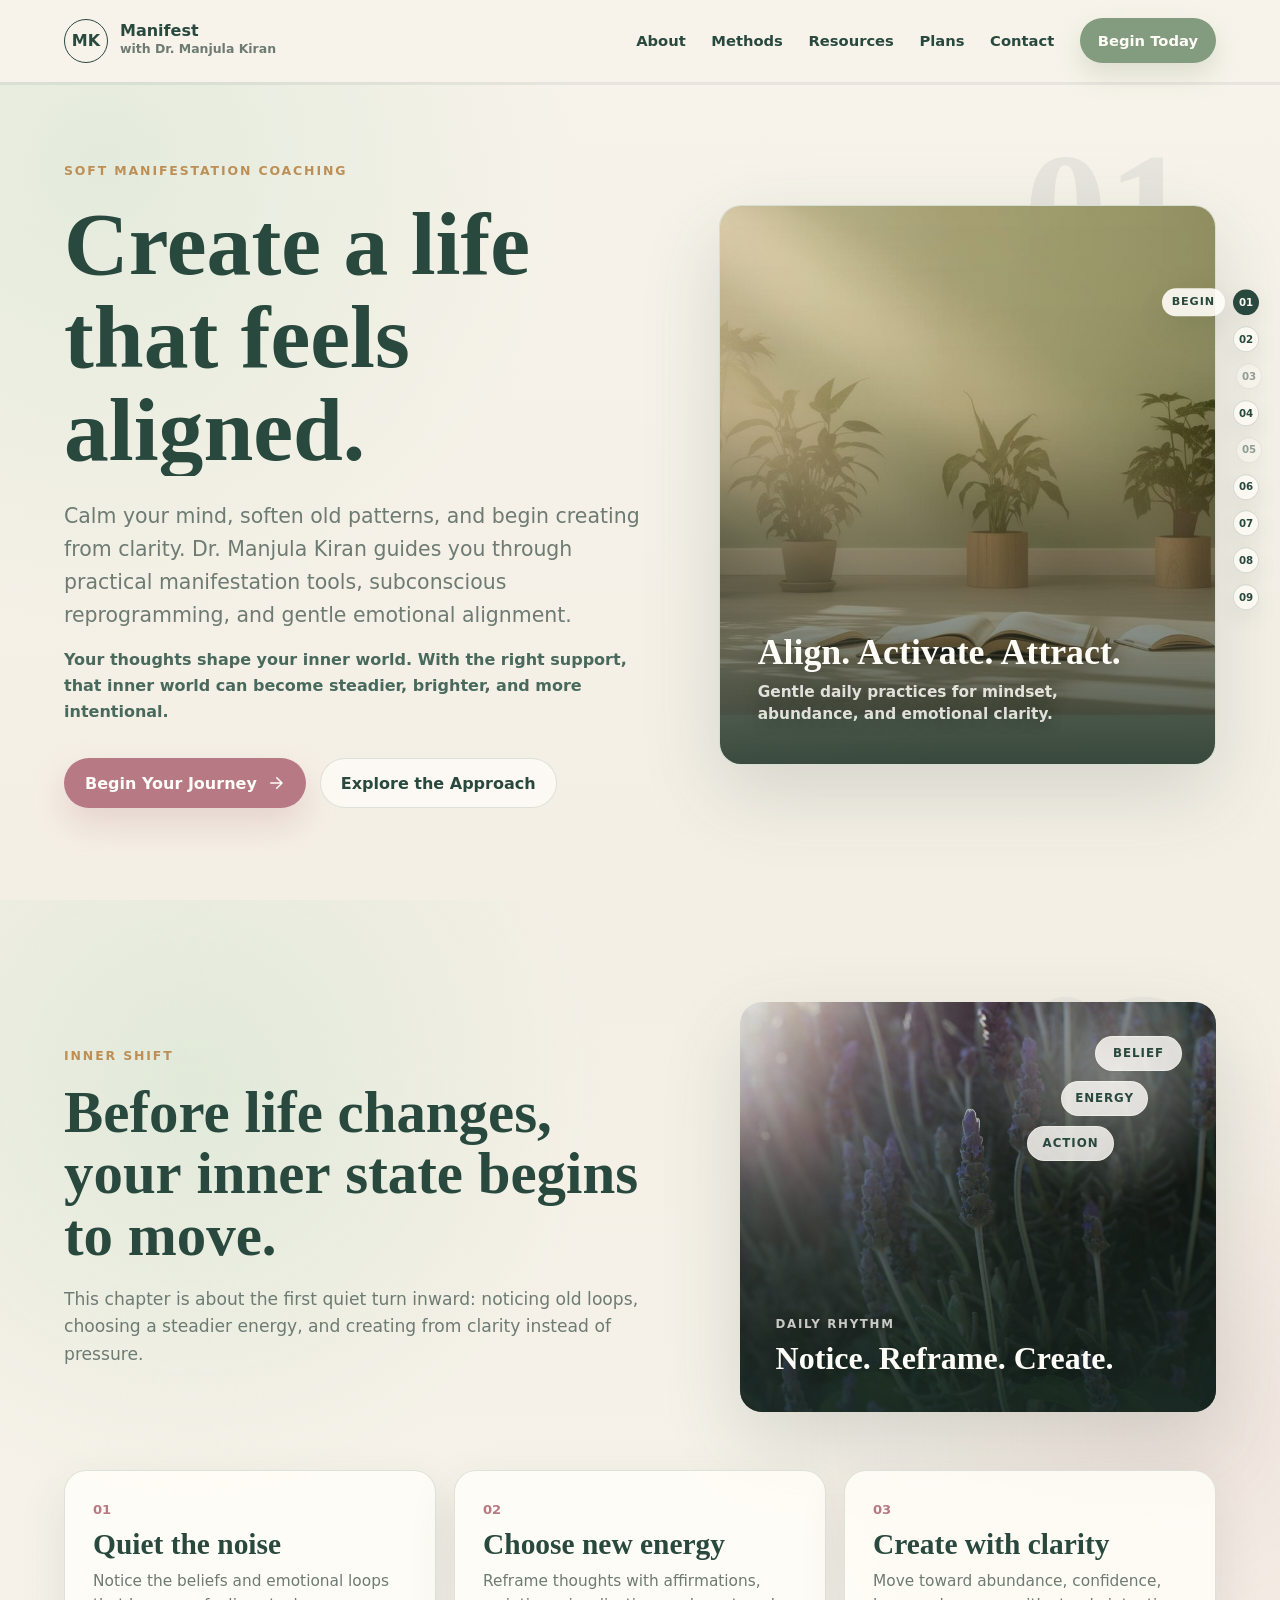
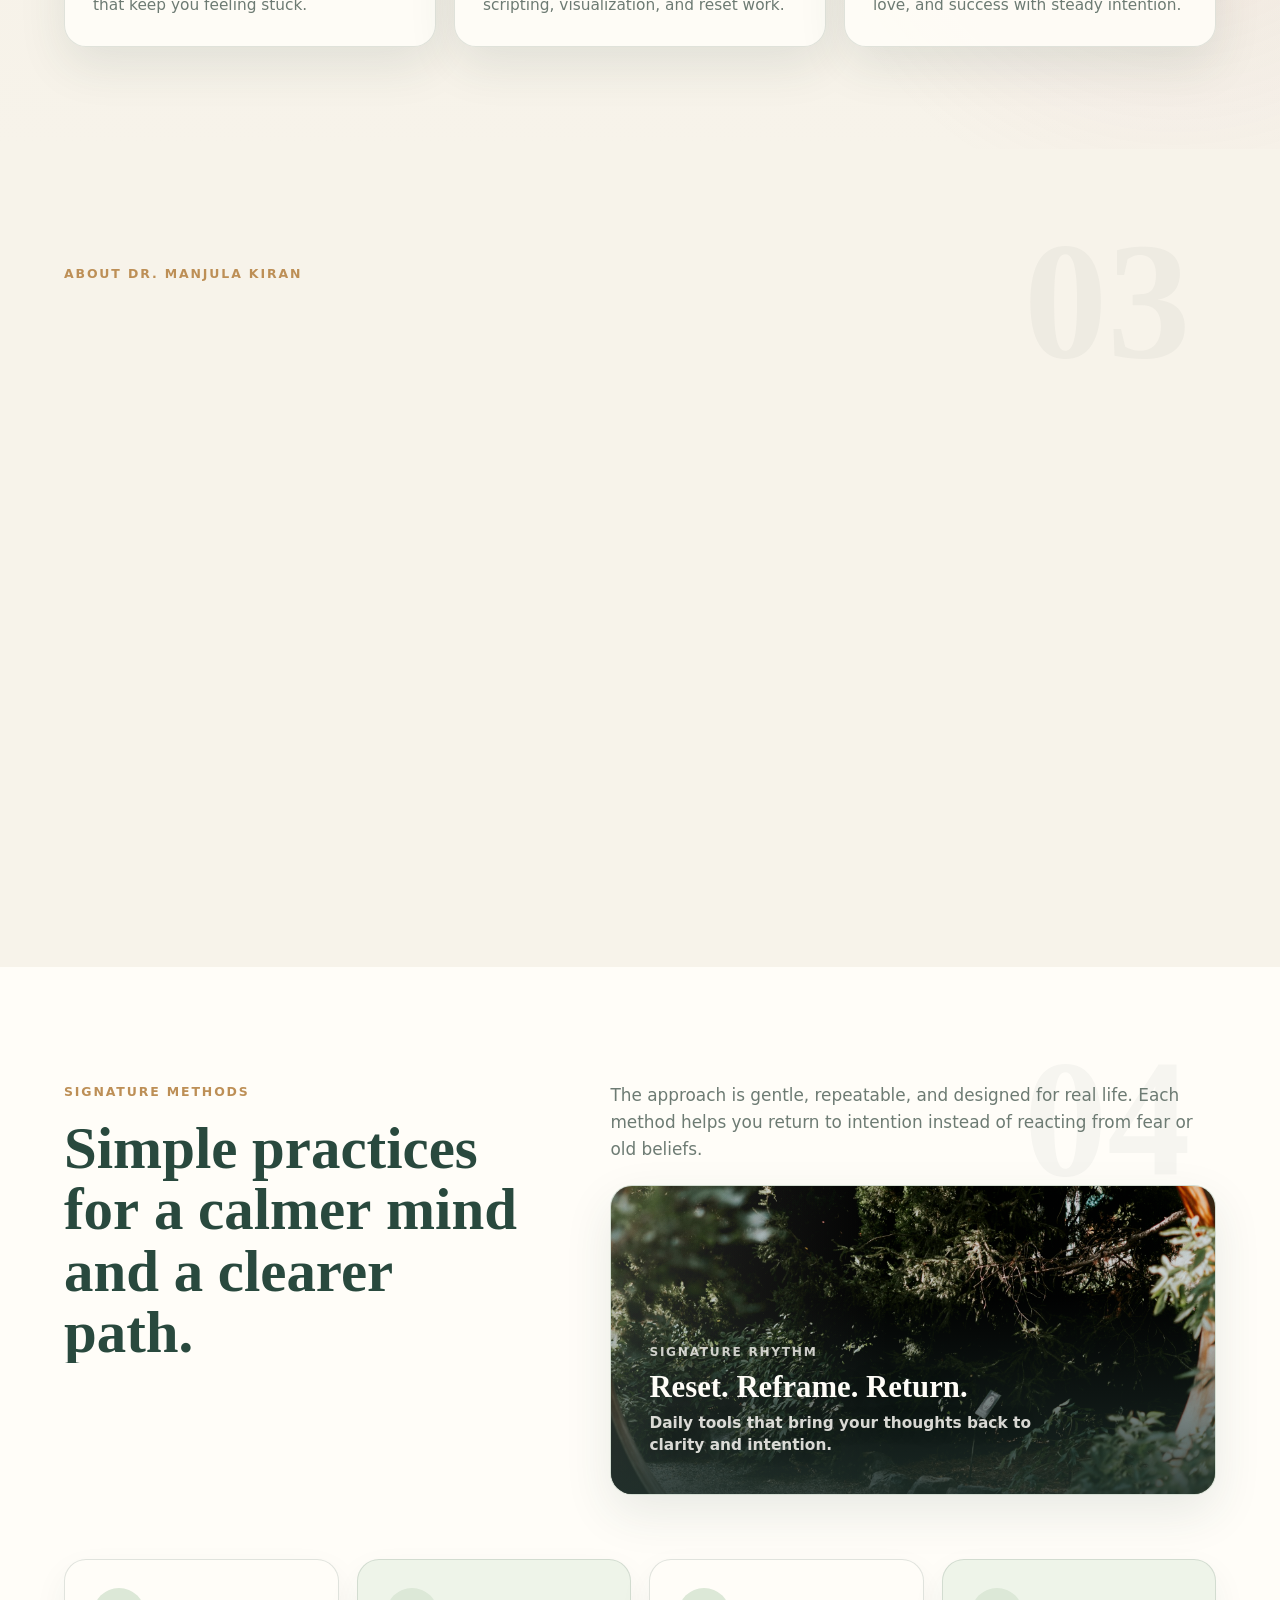
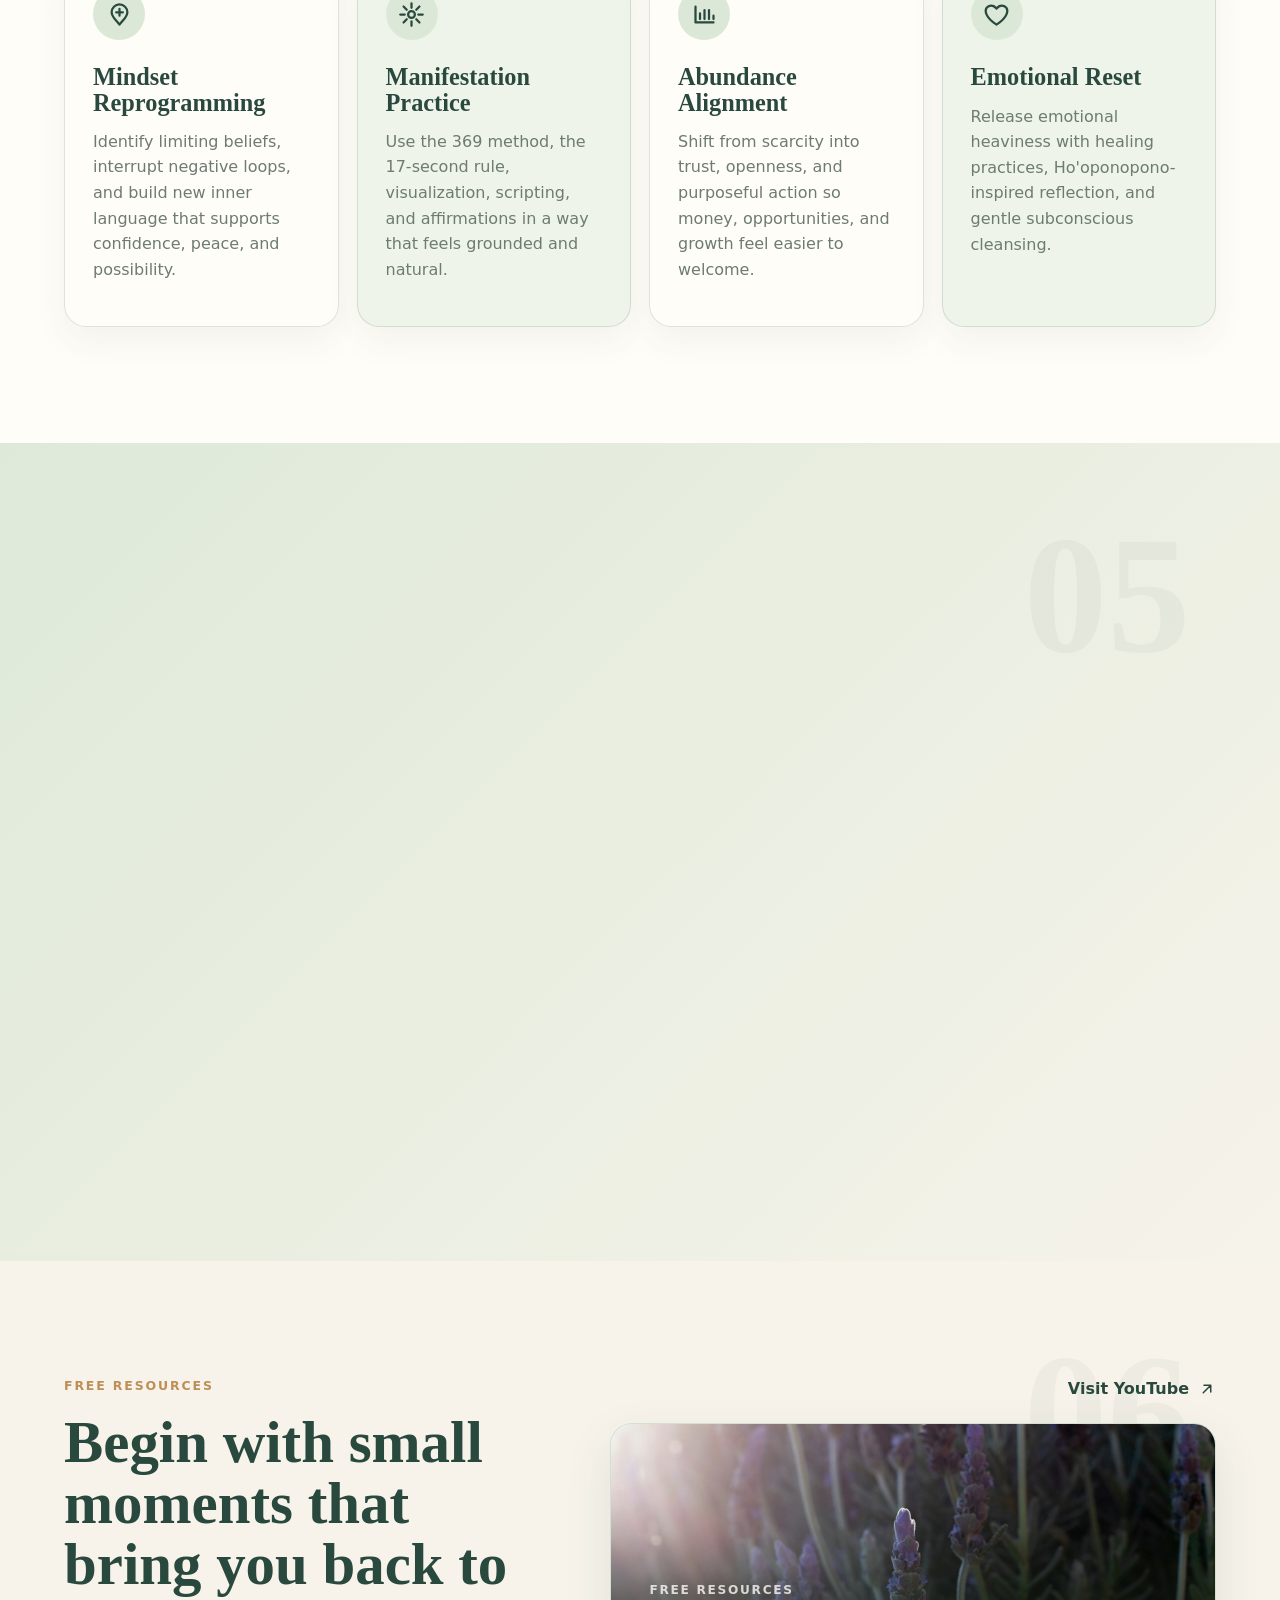
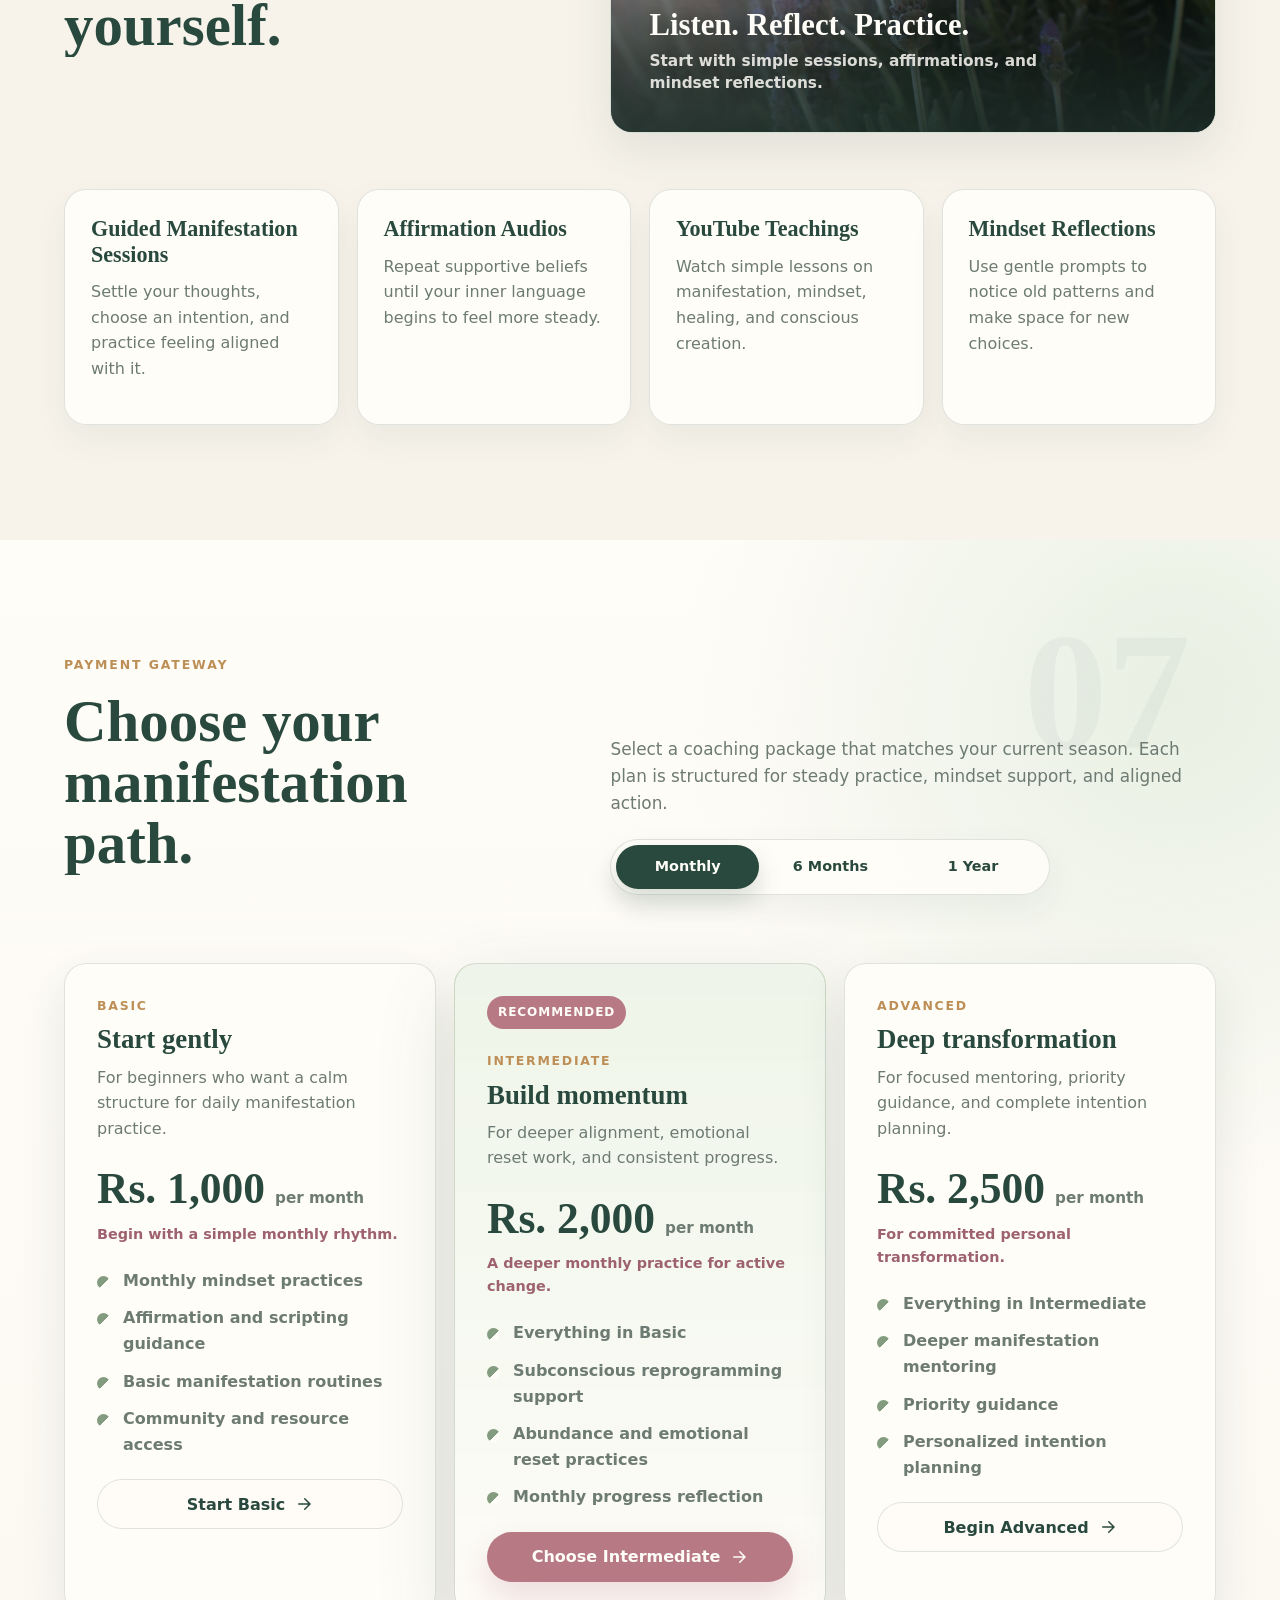
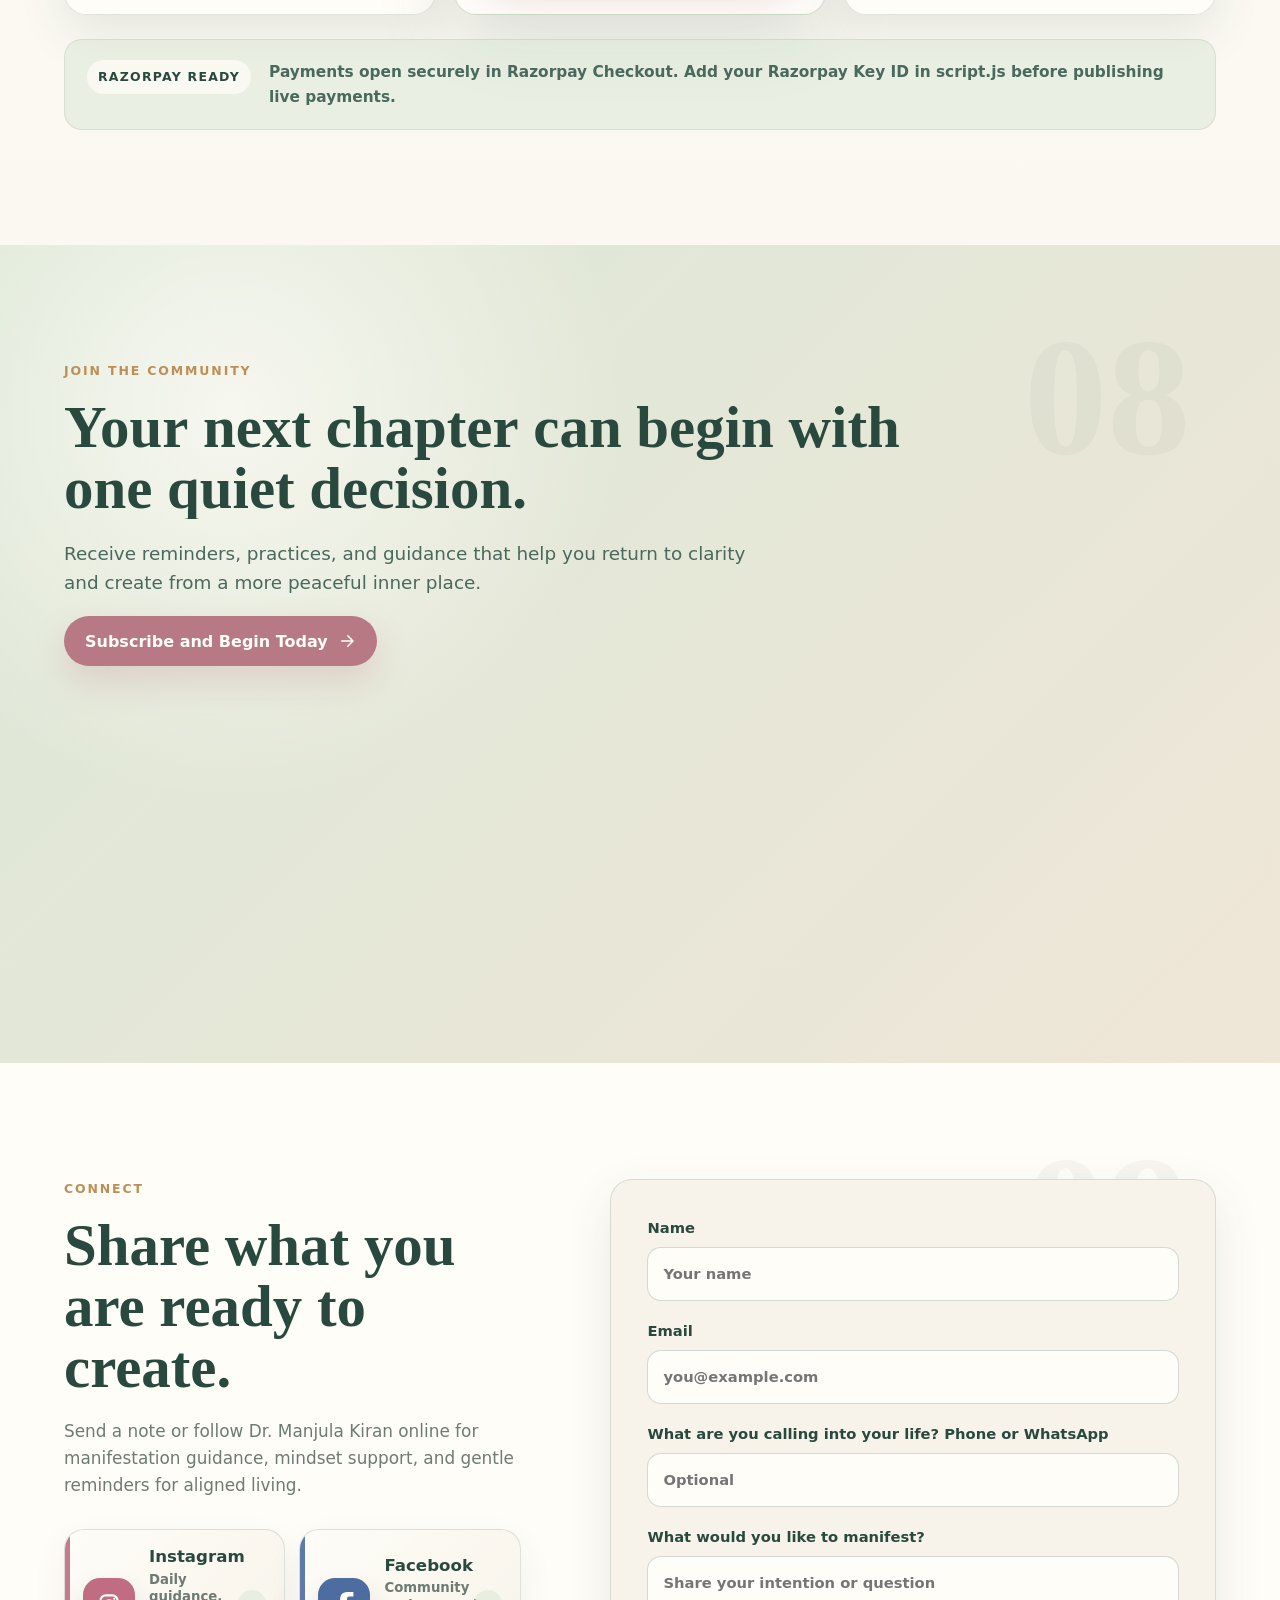
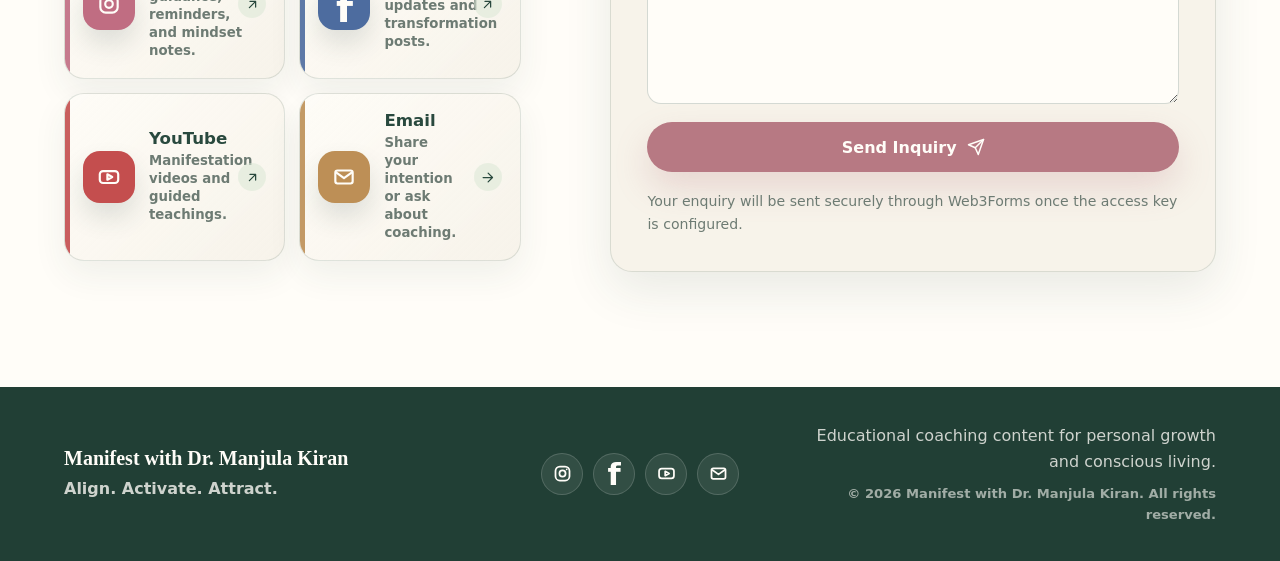
==== commit 18bd0491: "Improve inner shift story section" ====
--- a/index.html
+++ b/index.html
@@ -93,21 +93,45 @@
         data-story-section
         data-story-label="Shift"
       >
-        <article>
-          <span>01</span>
-          <strong>Quiet the noise</strong>
-          <p>Notice the beliefs and emotional loops that keep you feeling stuck.</p>
-        </article>
-        <article>
-          <span>02</span>
-          <strong>Choose new energy</strong>
-          <p>Reframe thoughts with affirmations, scripting, visualization, and reset work.</p>
-        </article>
-        <article>
-          <span>03</span>
-          <strong>Create with clarity</strong>
-          <p>Move toward abundance, confidence, love, and success with steady intention.</p>
-        </article>
+        <div class="shift-story-intro reveal">
+          <div class="section-kicker">Inner Shift</div>
+          <h2 data-story-heading>Before life changes, your inner state begins to move.</h2>
+          <p>
+            This chapter is about the first quiet turn inward: noticing old loops,
+            choosing a steadier energy, and creating from clarity instead of pressure.
+          </p>
+        </div>
+
+        <div class="shift-visual reveal">
+          <img src="assets/resources-lavender-light.jpg" alt="Soft sunlight passing through lavender flowers" />
+          <div class="shift-visual-content">
+            <span>Daily rhythm</span>
+            <strong>Notice. Reframe. Create.</strong>
+          </div>
+          <div class="shift-orbit" aria-hidden="true">
+            <span>Belief</span>
+            <span>Energy</span>
+            <span>Action</span>
+          </div>
+        </div>
+
+        <div class="shift-card-list">
+          <article class="reveal">
+            <span>01</span>
+            <strong>Quiet the noise</strong>
+            <p>Notice the beliefs and emotional loops that keep you feeling stuck.</p>
+          </article>
+          <article class="reveal">
+            <span>02</span>
+            <strong>Choose new energy</strong>
+            <p>Reframe thoughts with affirmations, scripting, visualization, and reset work.</p>
+          </article>
+          <article class="reveal">
+            <span>03</span>
+            <strong>Create with clarity</strong>
+            <p>Move toward abundance, confidence, love, and success with steady intention.</p>
+          </article>
+        </div>
       </section>
 
       <section class="section about story-section" id="about" data-story-section data-story-label="Meet">
--- a/styles.css
+++ b/styles.css
@@ -566,15 +566,132 @@
 
 .intention-strip {
   display: grid;
-  grid-template-columns: repeat(3, 1fr);
+  grid-template-columns: minmax(0, 0.96fr) minmax(360px, 0.74fr);
   align-items: center;
+  gap: clamp(24px, 4.5vw, 68px);
+  padding: clamp(78px, 8vw, 128px) clamp(20px, 5vw, 72px);
+  margin-top: 0;
+  background:
+    radial-gradient(circle at 15% 22%, rgba(220, 232, 215, 0.82), transparent 32%),
+    radial-gradient(circle at 92% 62%, rgba(183, 121, 131, 0.12), transparent 30%),
+    linear-gradient(180deg, #f4efe5, var(--ivory));
+}
+
+.shift-story-intro {
+  max-width: 860px;
+}
+
+.shift-story-intro h2 {
+  max-width: 820px;
+}
+
+.shift-story-intro p {
+  max-width: 700px;
+  margin: 0;
+  color: var(--muted);
+  font-size: clamp(1.02rem, 1.34vw, 1.18rem);
+}
+
+.shift-visual {
+  position: relative;
+  min-height: clamp(300px, 32vw, 430px);
+  overflow: hidden;
+  background: var(--sage-pale);
+  border-radius: var(--radius);
+  box-shadow: var(--shadow-lifted);
+  isolation: isolate;
+}
+
+.shift-visual img {
+  position: absolute;
+  inset: 0;
+  width: 100%;
+  height: 100%;
+  object-fit: cover;
+  filter: saturate(0.86) brightness(0.92);
+  transform: scale(1.05);
+}
+
+.shift-visual::after {
+  position: absolute;
+  inset: 0;
+  z-index: 1;
+  background:
+    linear-gradient(180deg, rgba(32, 49, 44, 0.04), rgba(32, 49, 44, 0.72)),
+    radial-gradient(circle at 78% 18%, rgba(255, 253, 248, 0.52), transparent 26%);
+  content: "";
+}
+
+.shift-visual-content {
+  position: absolute;
+  z-index: 2;
+  right: clamp(22px, 4vw, 36px);
+  bottom: clamp(22px, 4vw, 36px);
+  left: clamp(22px, 4vw, 36px);
+  color: var(--white);
+  text-shadow: 0 2px 16px rgba(13, 31, 25, 0.32);
+}
+
+.shift-visual-content span {
+  display: block;
+  margin-bottom: 8px;
+  color: rgba(255, 253, 248, 0.76);
+  font-size: 0.74rem;
+  font-weight: 900;
+  letter-spacing: 0.14em;
+  text-transform: uppercase;
+}
+
+.shift-visual-content strong {
+  display: block;
+  max-width: 420px;
+  font-family: Georgia, "Times New Roman", serif;
+  font-size: clamp(1.6rem, 2.5vw, 2.45rem);
+  line-height: 1.05;
+}
+
+.shift-orbit {
+  position: absolute;
+  z-index: 2;
+  top: clamp(20px, 4vw, 34px);
+  right: clamp(20px, 4vw, 34px);
+  display: grid;
+  gap: 10px;
+}
+
+.shift-orbit span {
+  display: inline-flex;
+  align-items: center;
+  justify-content: center;
+  min-height: 34px;
+  padding: 7px 13px;
+  color: var(--forest);
+  background: rgba(255, 253, 248, 0.82);
+  border: 1px solid rgba(255, 253, 248, 0.4);
+  border-radius: 999px;
+  box-shadow: 0 10px 24px rgba(32, 49, 44, 0.12);
+  font-size: 0.74rem;
+  font-weight: 900;
+  letter-spacing: 0.08em;
+  text-transform: uppercase;
+}
+
+.shift-orbit span:nth-child(2) {
+  transform: translateX(-34px);
+}
+
+.shift-orbit span:nth-child(3) {
+  transform: translateX(-68px);
+}
+
+.shift-card-list {
+  display: grid;
+  grid-column: 1 / -1;
+  grid-template-columns: repeat(3, minmax(0, 1fr));
   gap: 18px;
-  padding: clamp(72px, 8vw, 118px) clamp(20px, 5vw, 72px);
-  margin-top: 0;
-  background: #f4efe5;
-}
-
-.intention-strip article {
+}
+
+.shift-card-list article {
   min-height: 170px;
   display: grid;
   align-content: start;
@@ -586,20 +703,20 @@
   box-shadow: var(--shadow-soft);
 }
 
-.intention-strip span {
+.shift-card-list span {
   color: var(--rose);
   font-size: 0.82rem;
   font-weight: 900;
 }
 
-.intention-strip strong {
+.shift-card-list strong {
   color: var(--forest);
   font-family: Georgia, "Times New Roman", serif;
   font-size: clamp(1.35rem, 2.3vw, 2.05rem);
   line-height: 1.12;
 }
 
-.intention-strip p {
+.shift-card-list p {
   margin: 0;
   color: var(--muted);
   font-size: 0.96rem;
@@ -1515,6 +1632,14 @@
   .method-card {
     min-height: 290px;
   }
+
+  .intention-strip {
+    grid-template-columns: 1fr;
+  }
+
+  .shift-visual {
+    min-height: 360px;
+  }
 }
 
 @media (max-width: 860px) {
@@ -1612,11 +1737,14 @@
   }
 
   .intention-strip {
+    margin-top: 0;
+  }
+
+  .shift-card-list {
     grid-template-columns: 1fr;
-    margin-top: 0;
-  }
-
-  .intention-strip article {
+  }
+
+  .shift-card-list article {
     min-height: auto;
   }
 
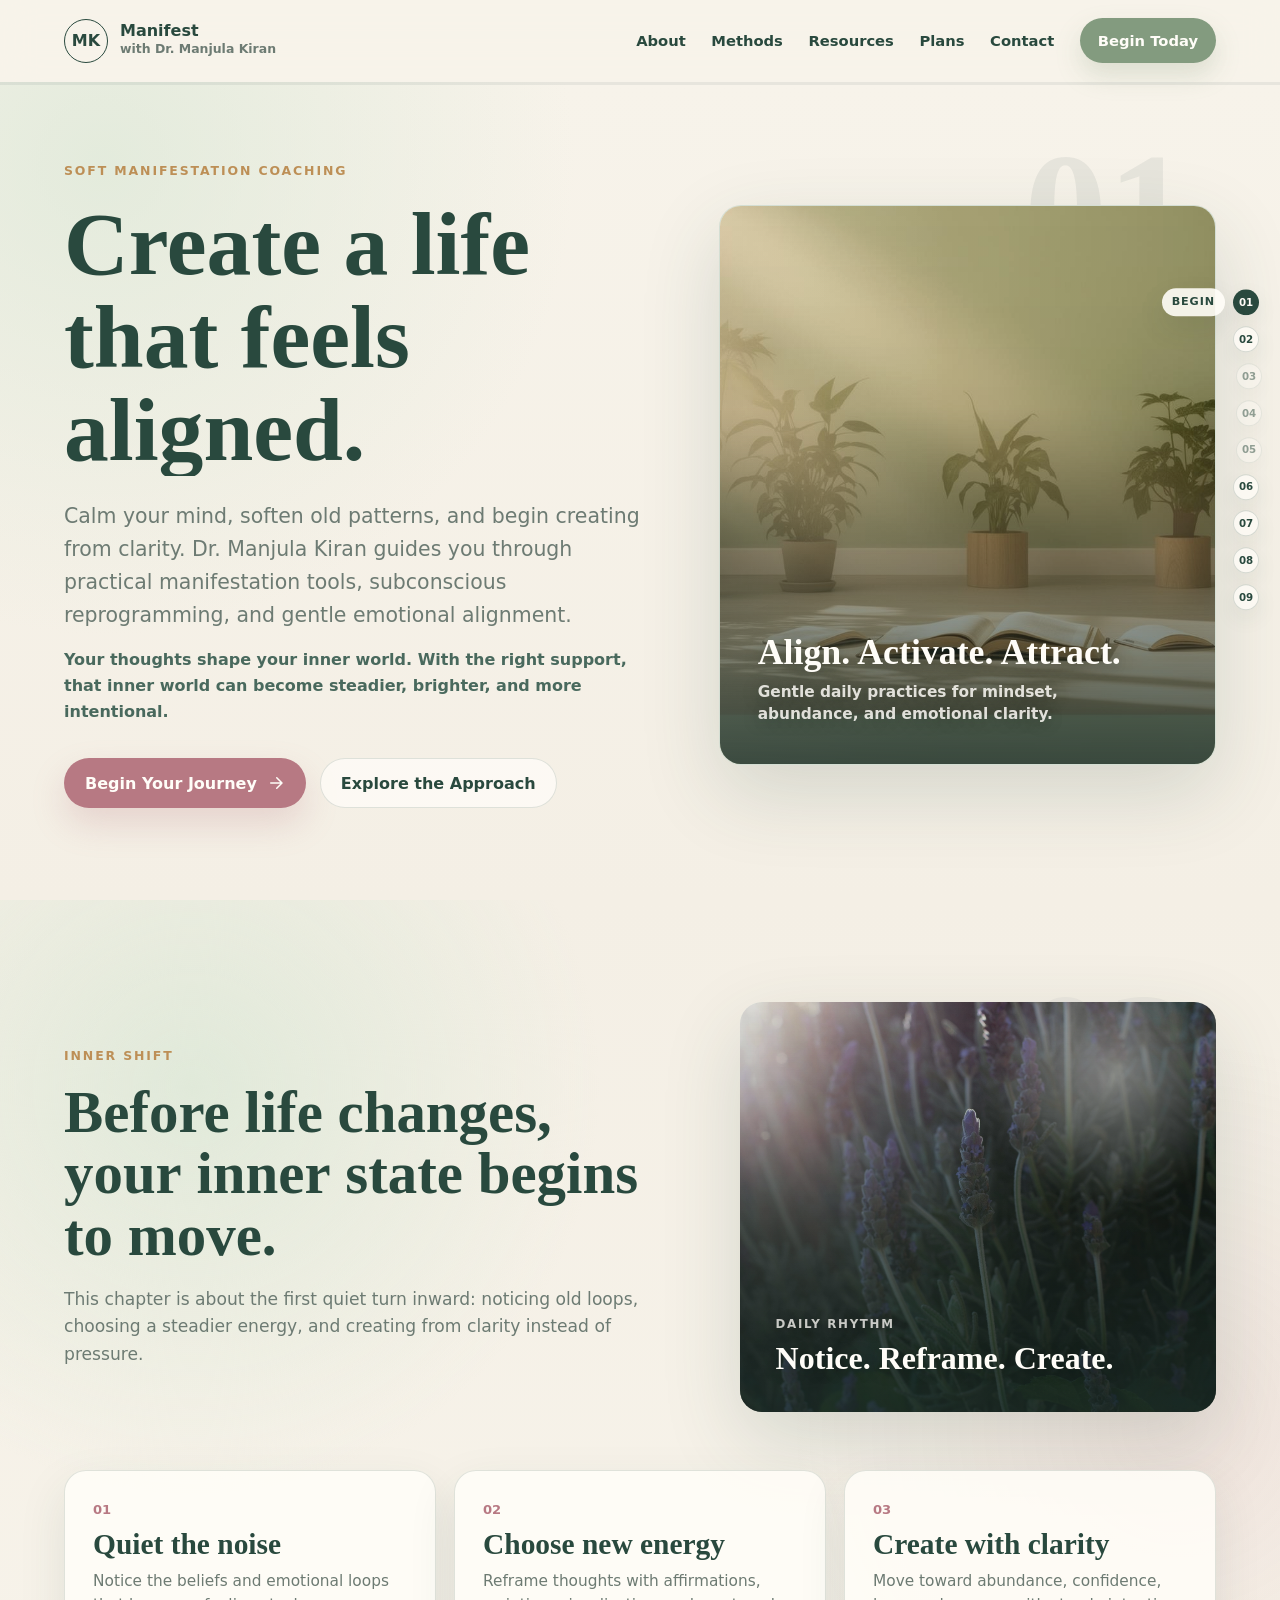
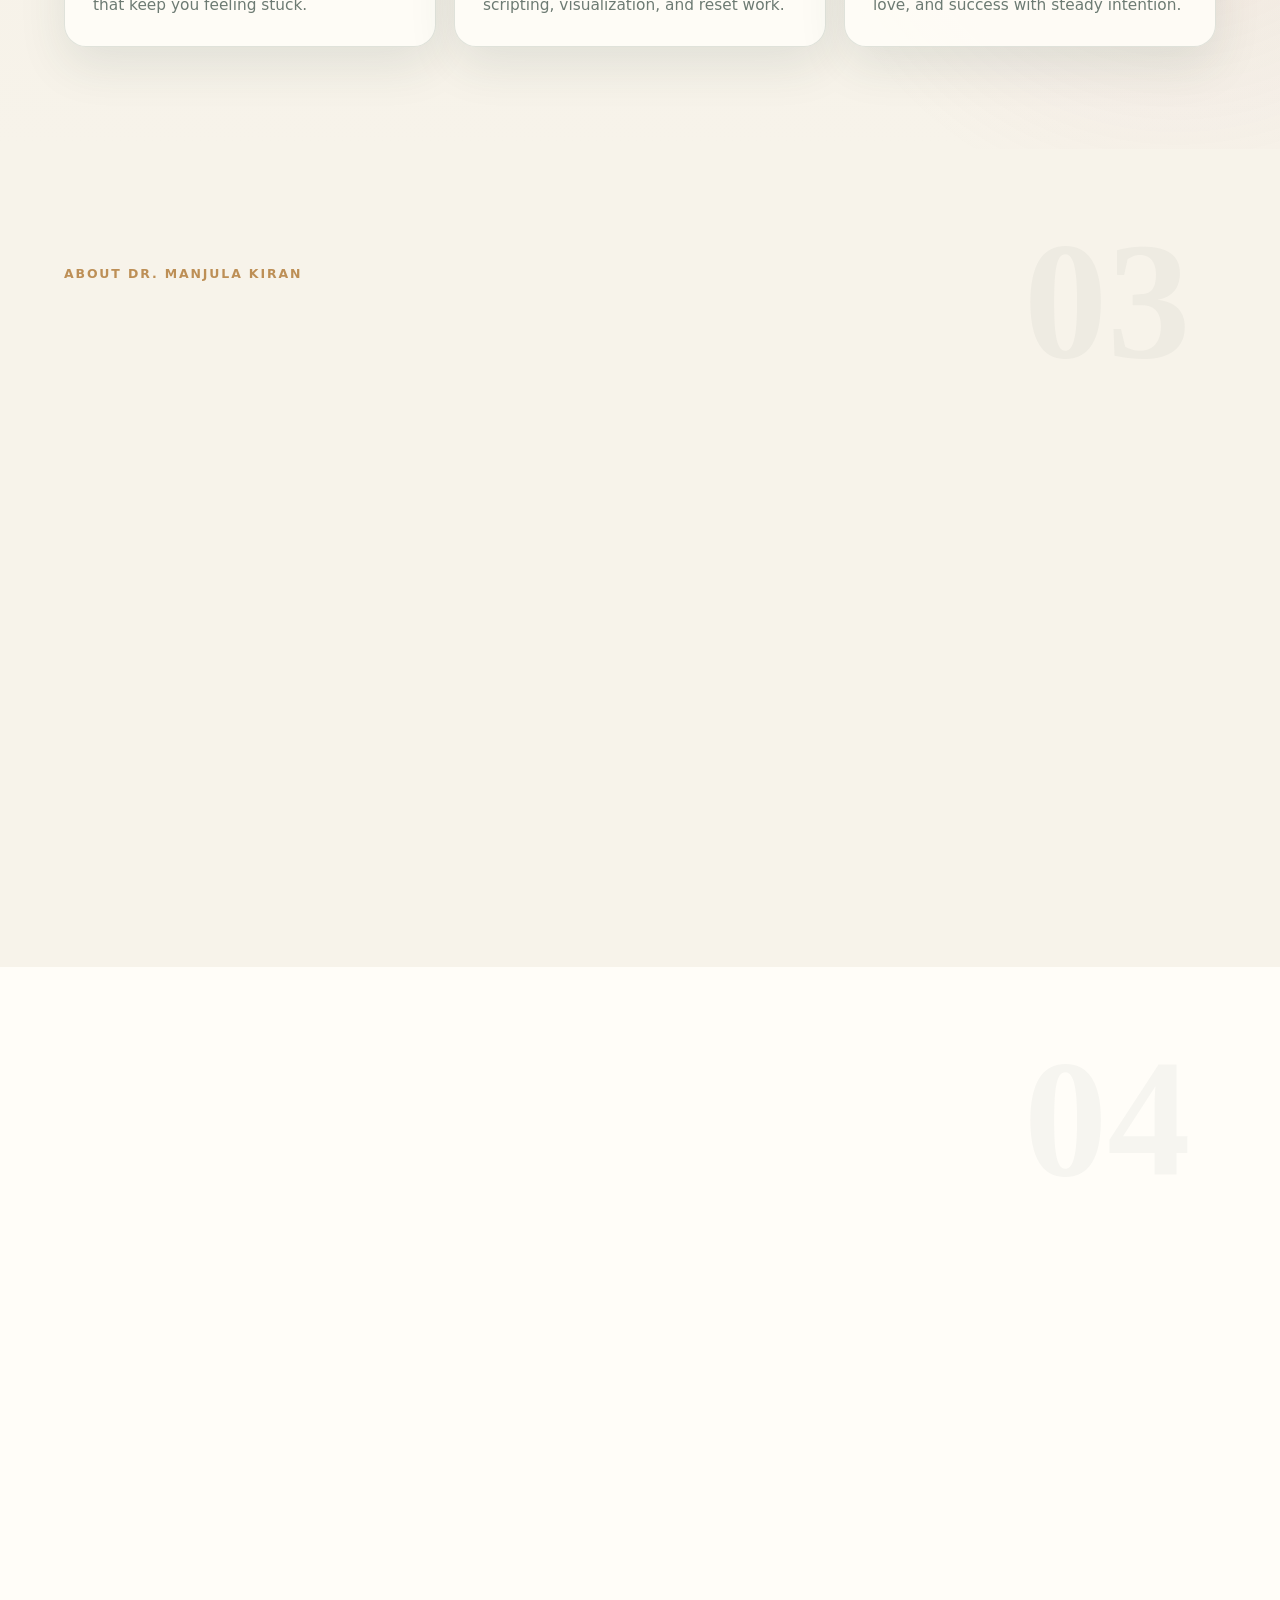
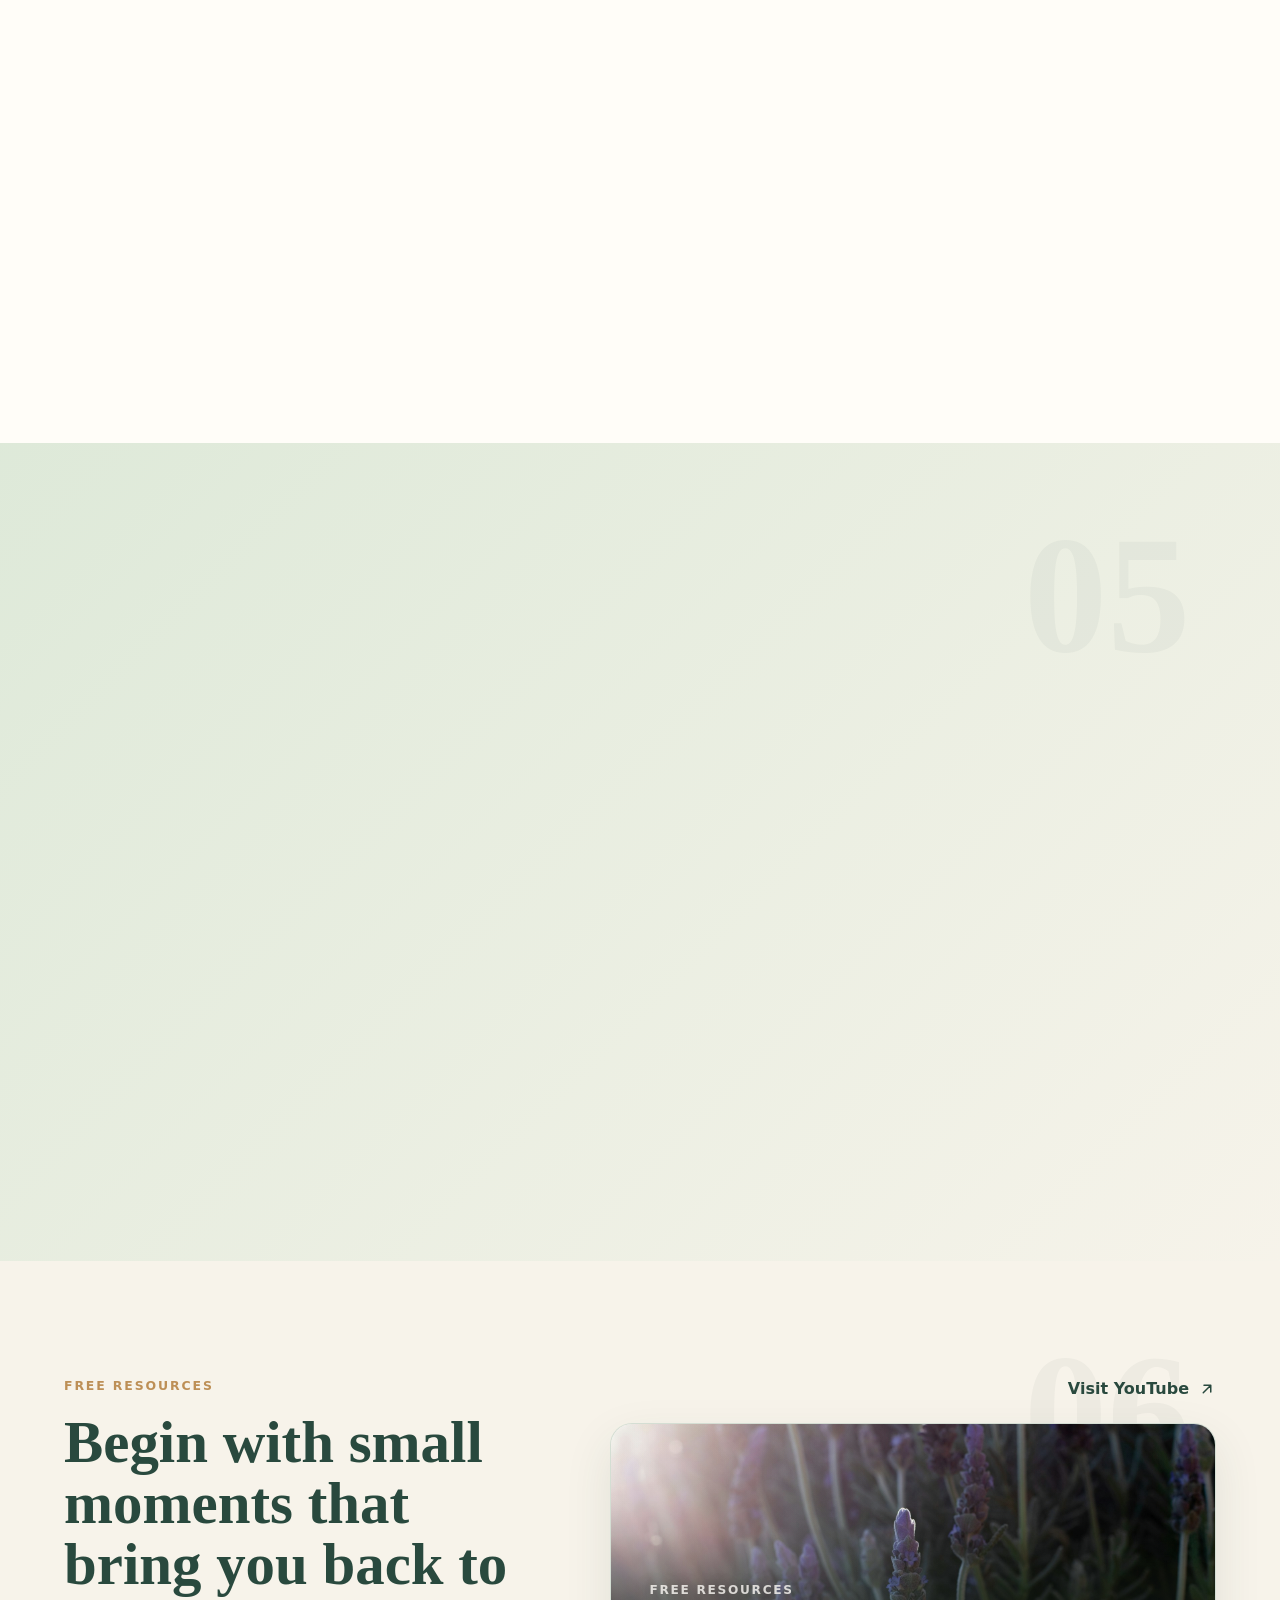
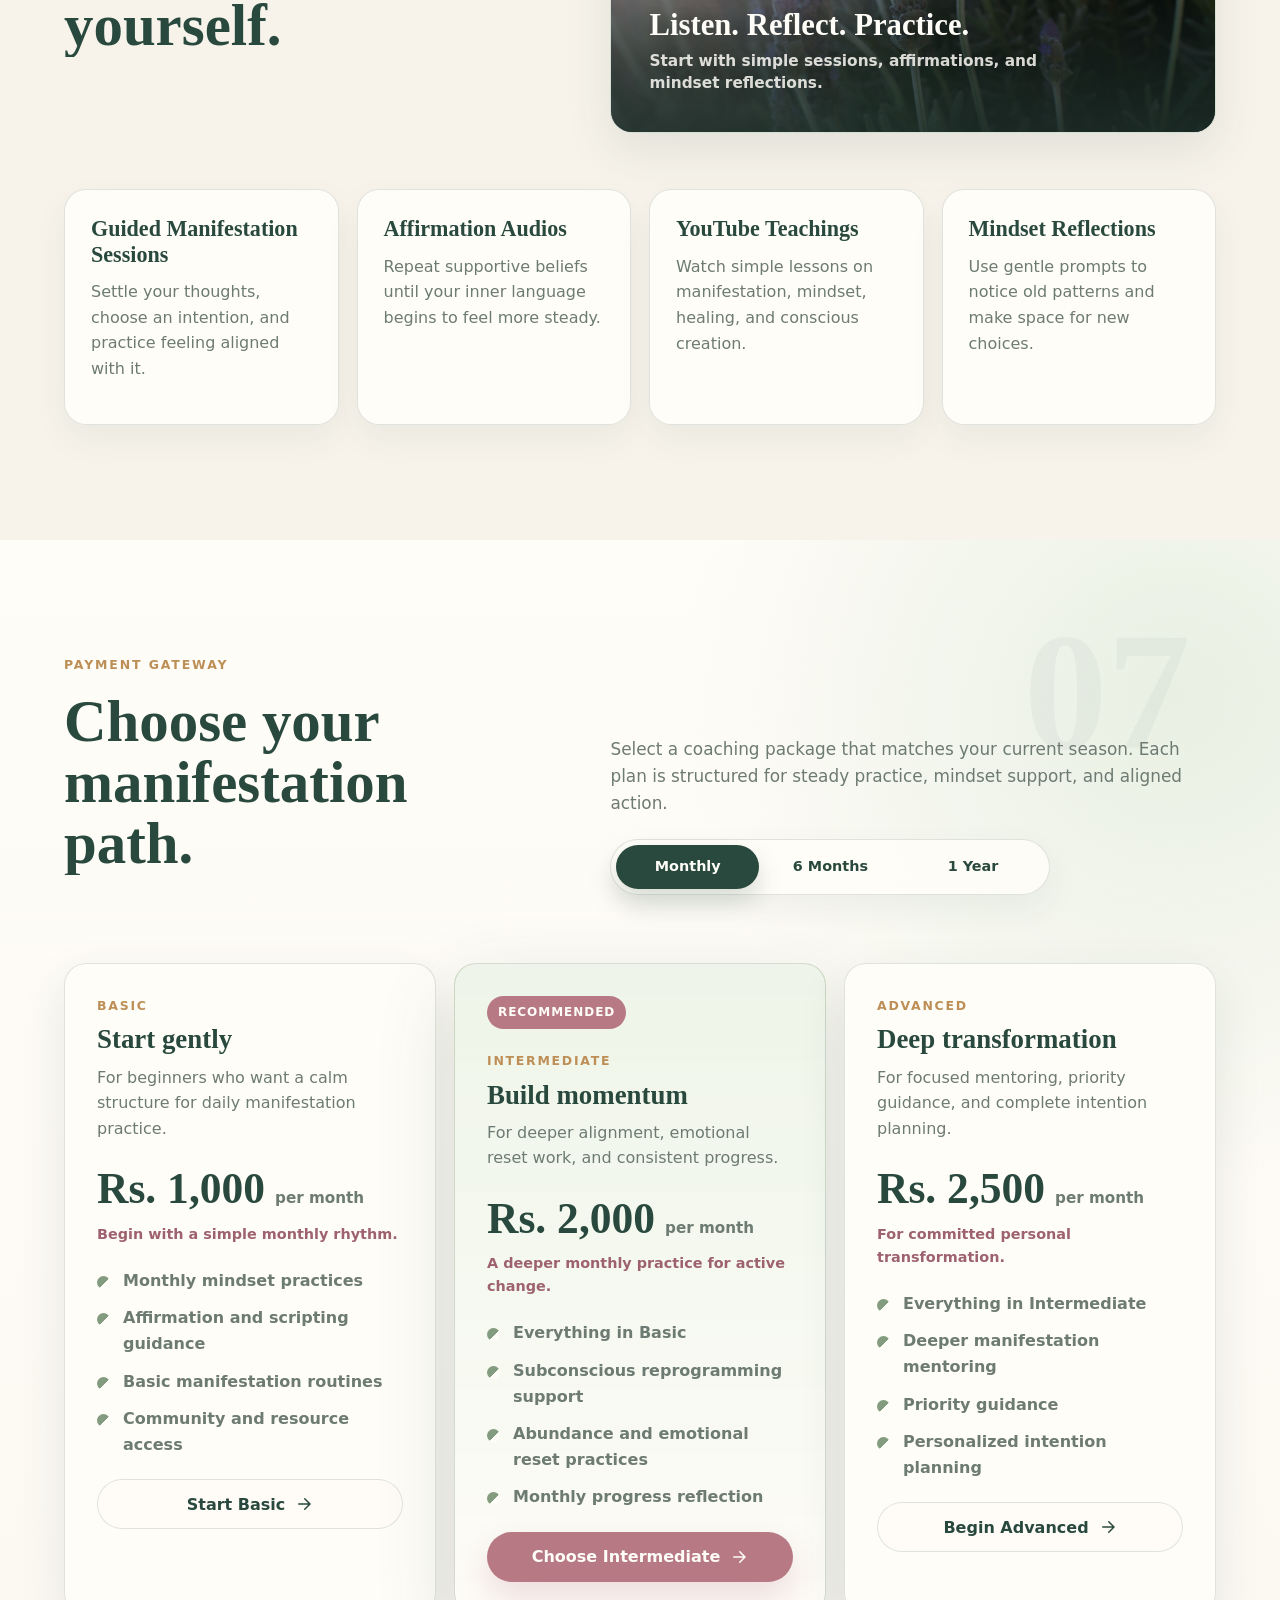
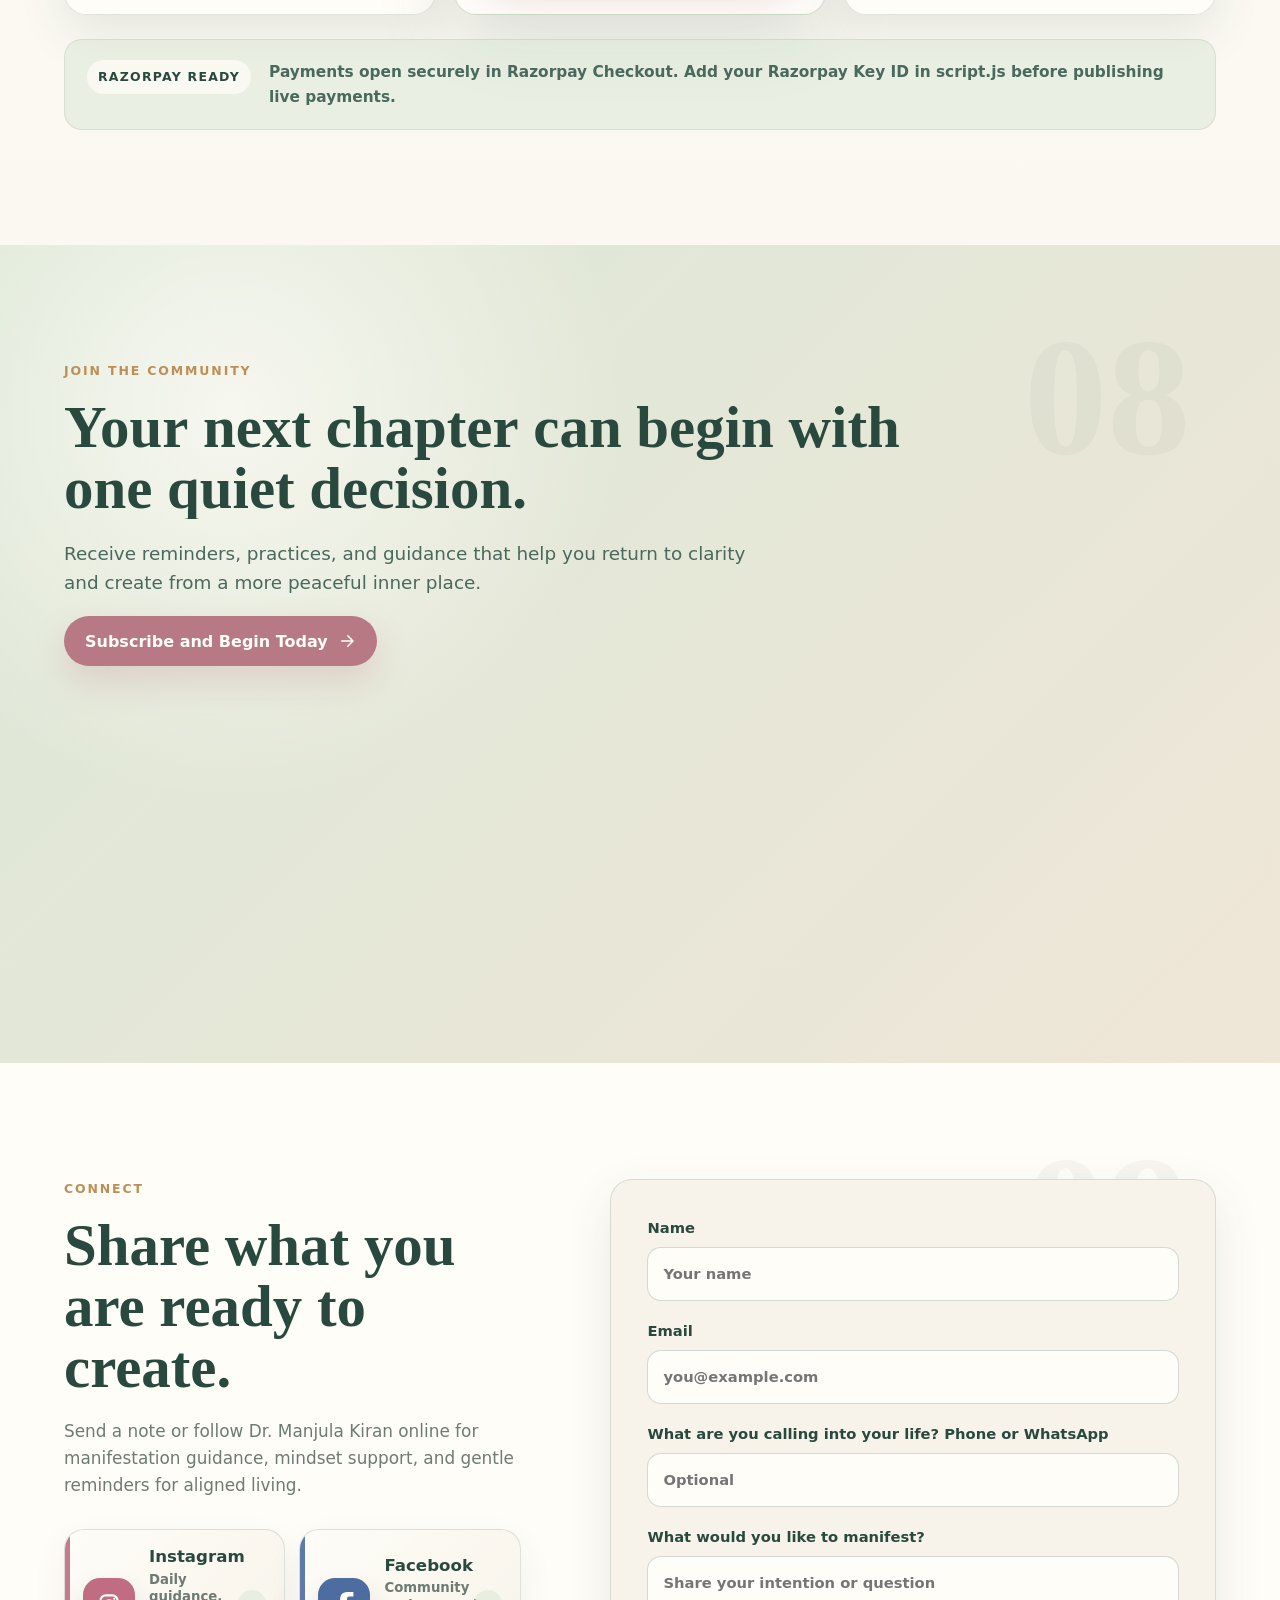
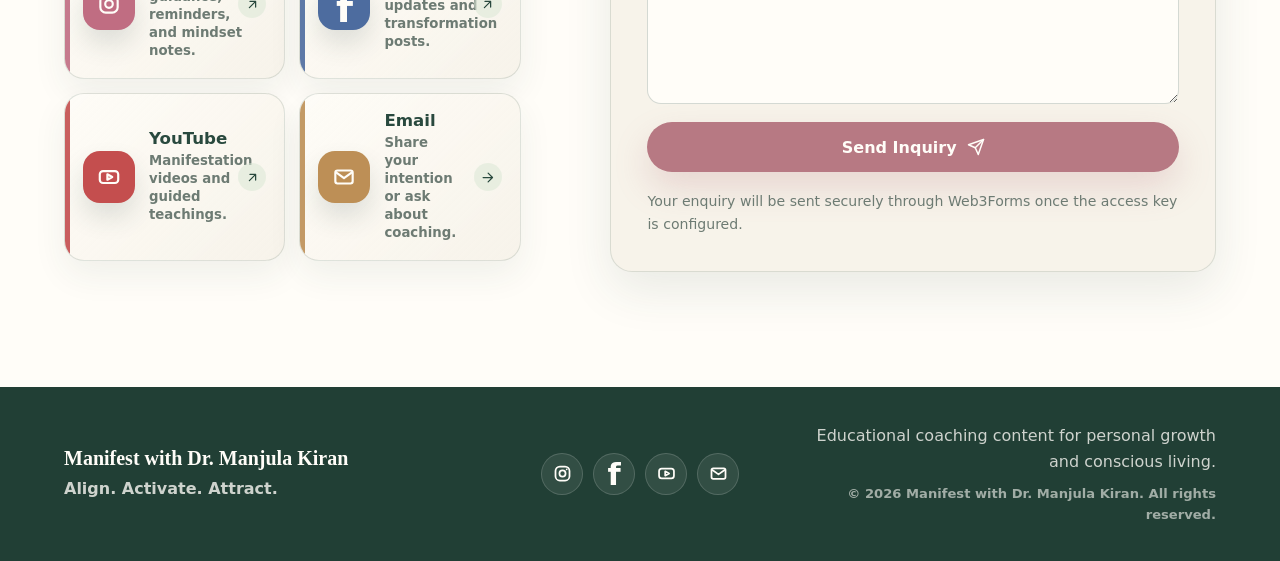
==== commit fc457e0d: "Replace inner shift image with video" ====
--- a/index.html
+++ b/index.html
@@ -103,15 +103,21 @@
         </div>
 
         <div class="shift-visual reveal">
-          <img src="assets/resources-lavender-light.jpg" alt="Soft sunlight passing through lavender flowers" />
+          <video
+            class="shift-visual-media"
+            autoplay
+            muted
+            loop
+            playsinline
+            preload="metadata"
+            poster="assets/resources-lavender-light.jpg"
+            aria-label="Soft meditative visual for the inner shift chapter"
+          >
+            <source src="assets/inner-shift-video.mp4" type="video/mp4" />
+          </video>
           <div class="shift-visual-content">
             <span>Daily rhythm</span>
             <strong>Notice. Reframe. Create.</strong>
-          </div>
-          <div class="shift-orbit" aria-hidden="true">
-            <span>Belief</span>
-            <span>Energy</span>
-            <span>Action</span>
           </div>
         </div>
 
--- a/styles.css
+++ b/styles.css
@@ -602,7 +602,8 @@
   isolation: isolate;
 }
 
-.shift-visual img {
+.shift-visual img,
+.shift-visual-media {
   position: absolute;
   inset: 0;
   width: 100%;
@@ -648,40 +649,6 @@
   font-family: Georgia, "Times New Roman", serif;
   font-size: clamp(1.6rem, 2.5vw, 2.45rem);
   line-height: 1.05;
-}
-
-.shift-orbit {
-  position: absolute;
-  z-index: 2;
-  top: clamp(20px, 4vw, 34px);
-  right: clamp(20px, 4vw, 34px);
-  display: grid;
-  gap: 10px;
-}
-
-.shift-orbit span {
-  display: inline-flex;
-  align-items: center;
-  justify-content: center;
-  min-height: 34px;
-  padding: 7px 13px;
-  color: var(--forest);
-  background: rgba(255, 253, 248, 0.82);
-  border: 1px solid rgba(255, 253, 248, 0.4);
-  border-radius: 999px;
-  box-shadow: 0 10px 24px rgba(32, 49, 44, 0.12);
-  font-size: 0.74rem;
-  font-weight: 900;
-  letter-spacing: 0.08em;
-  text-transform: uppercase;
-}
-
-.shift-orbit span:nth-child(2) {
-  transform: translateX(-34px);
-}
-
-.shift-orbit span:nth-child(3) {
-  transform: translateX(-68px);
 }
 
 .shift-card-list {
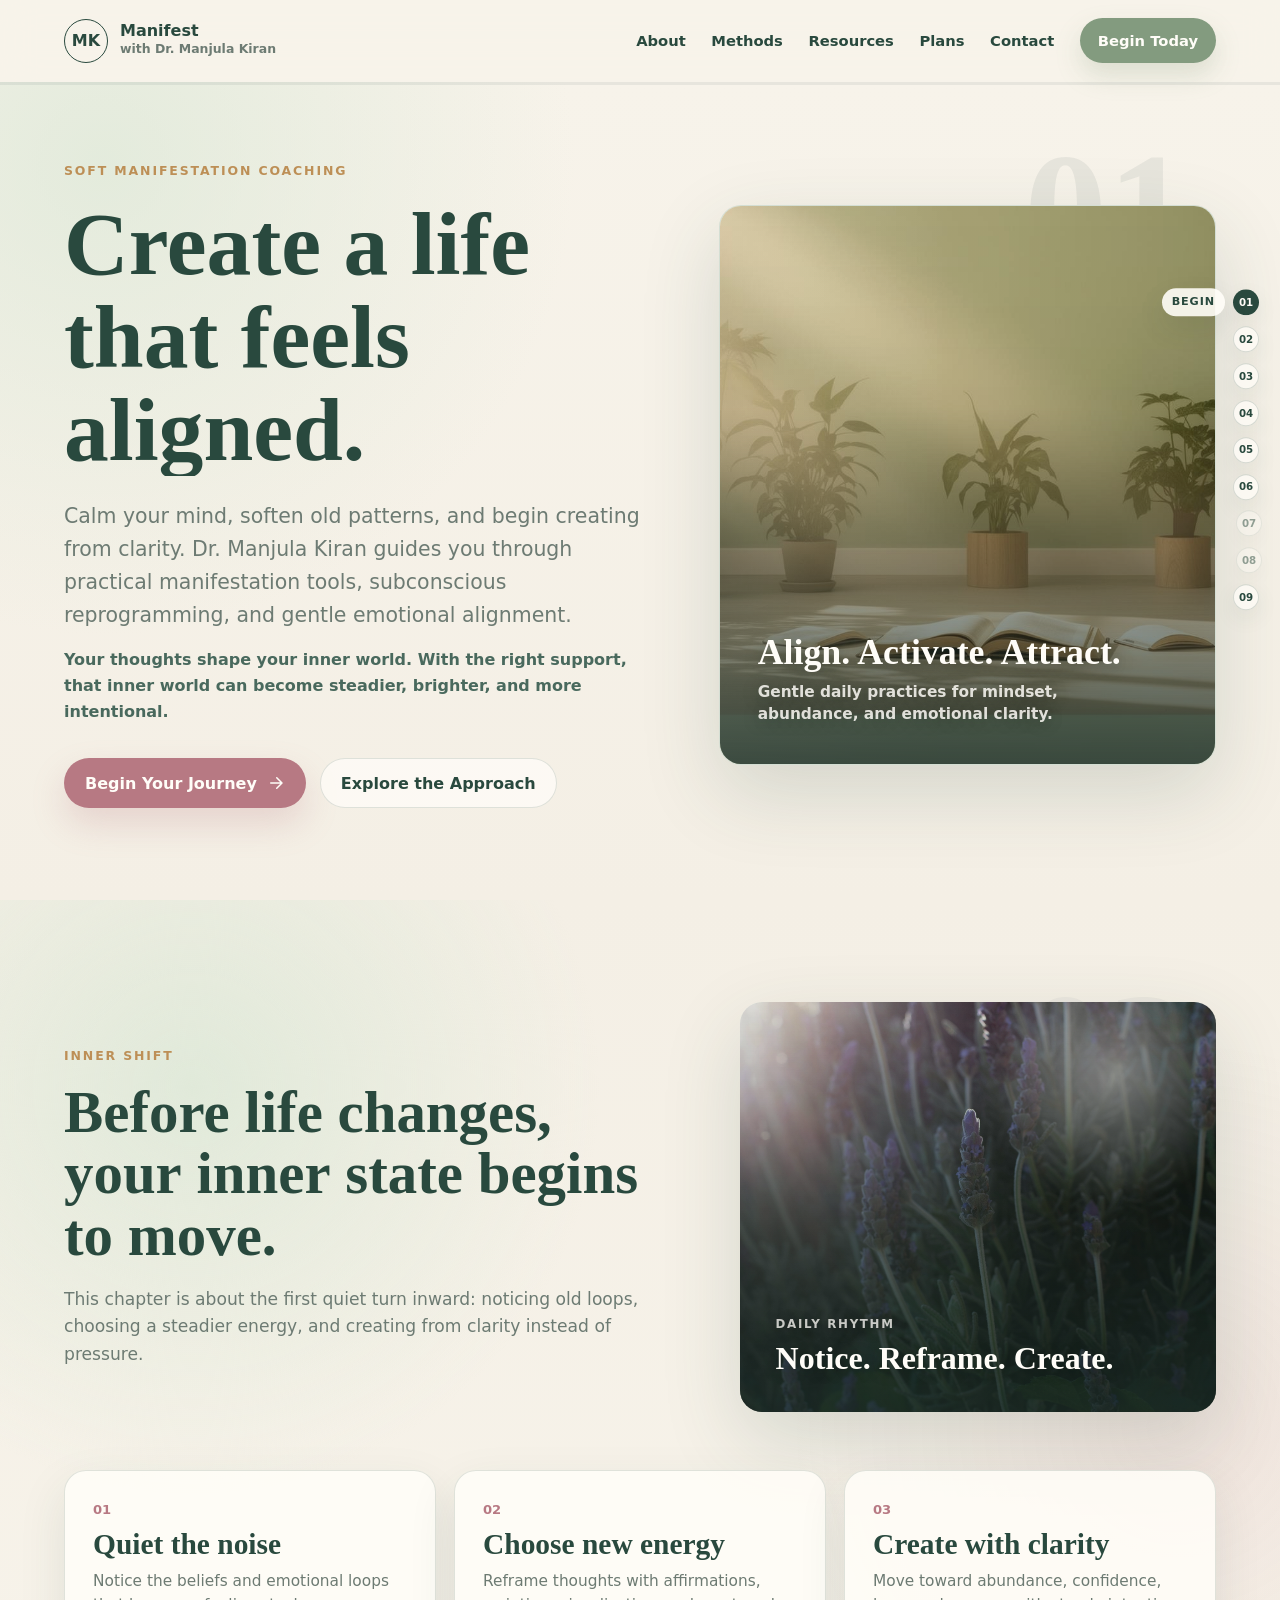
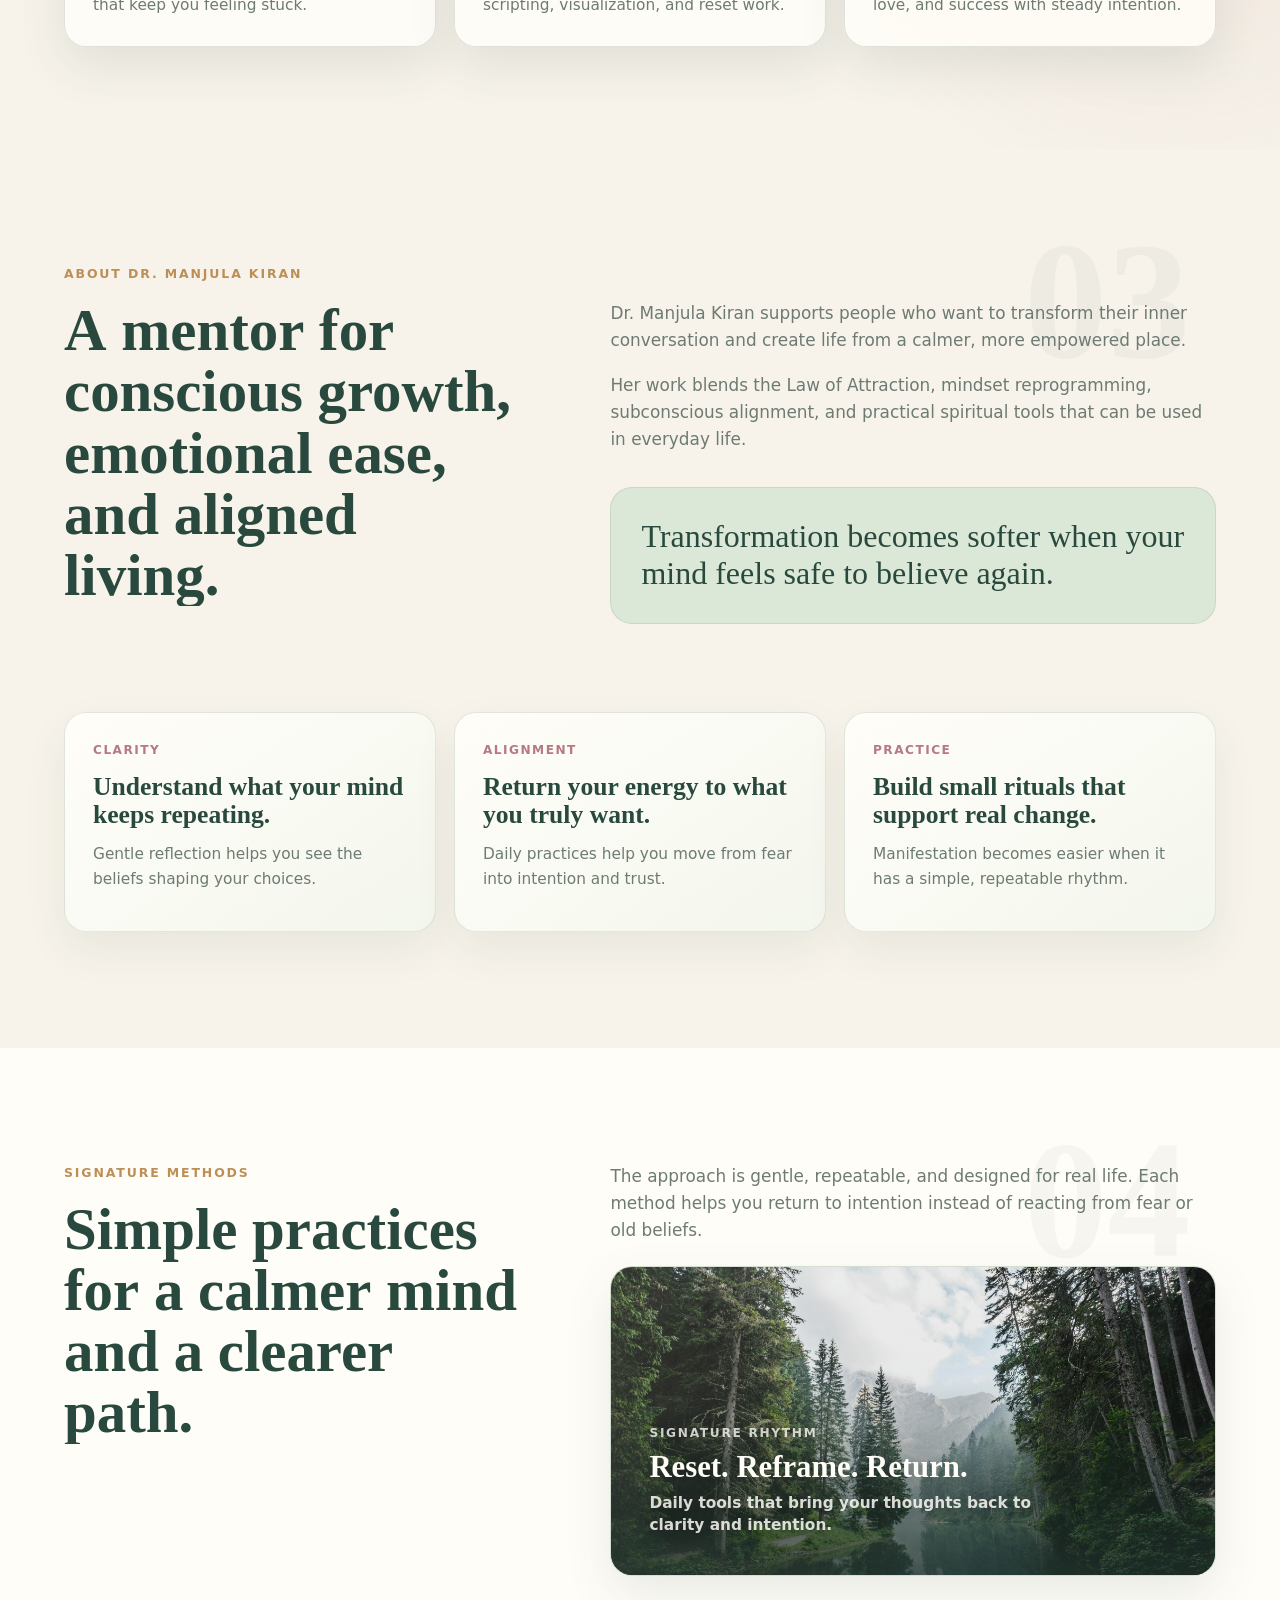
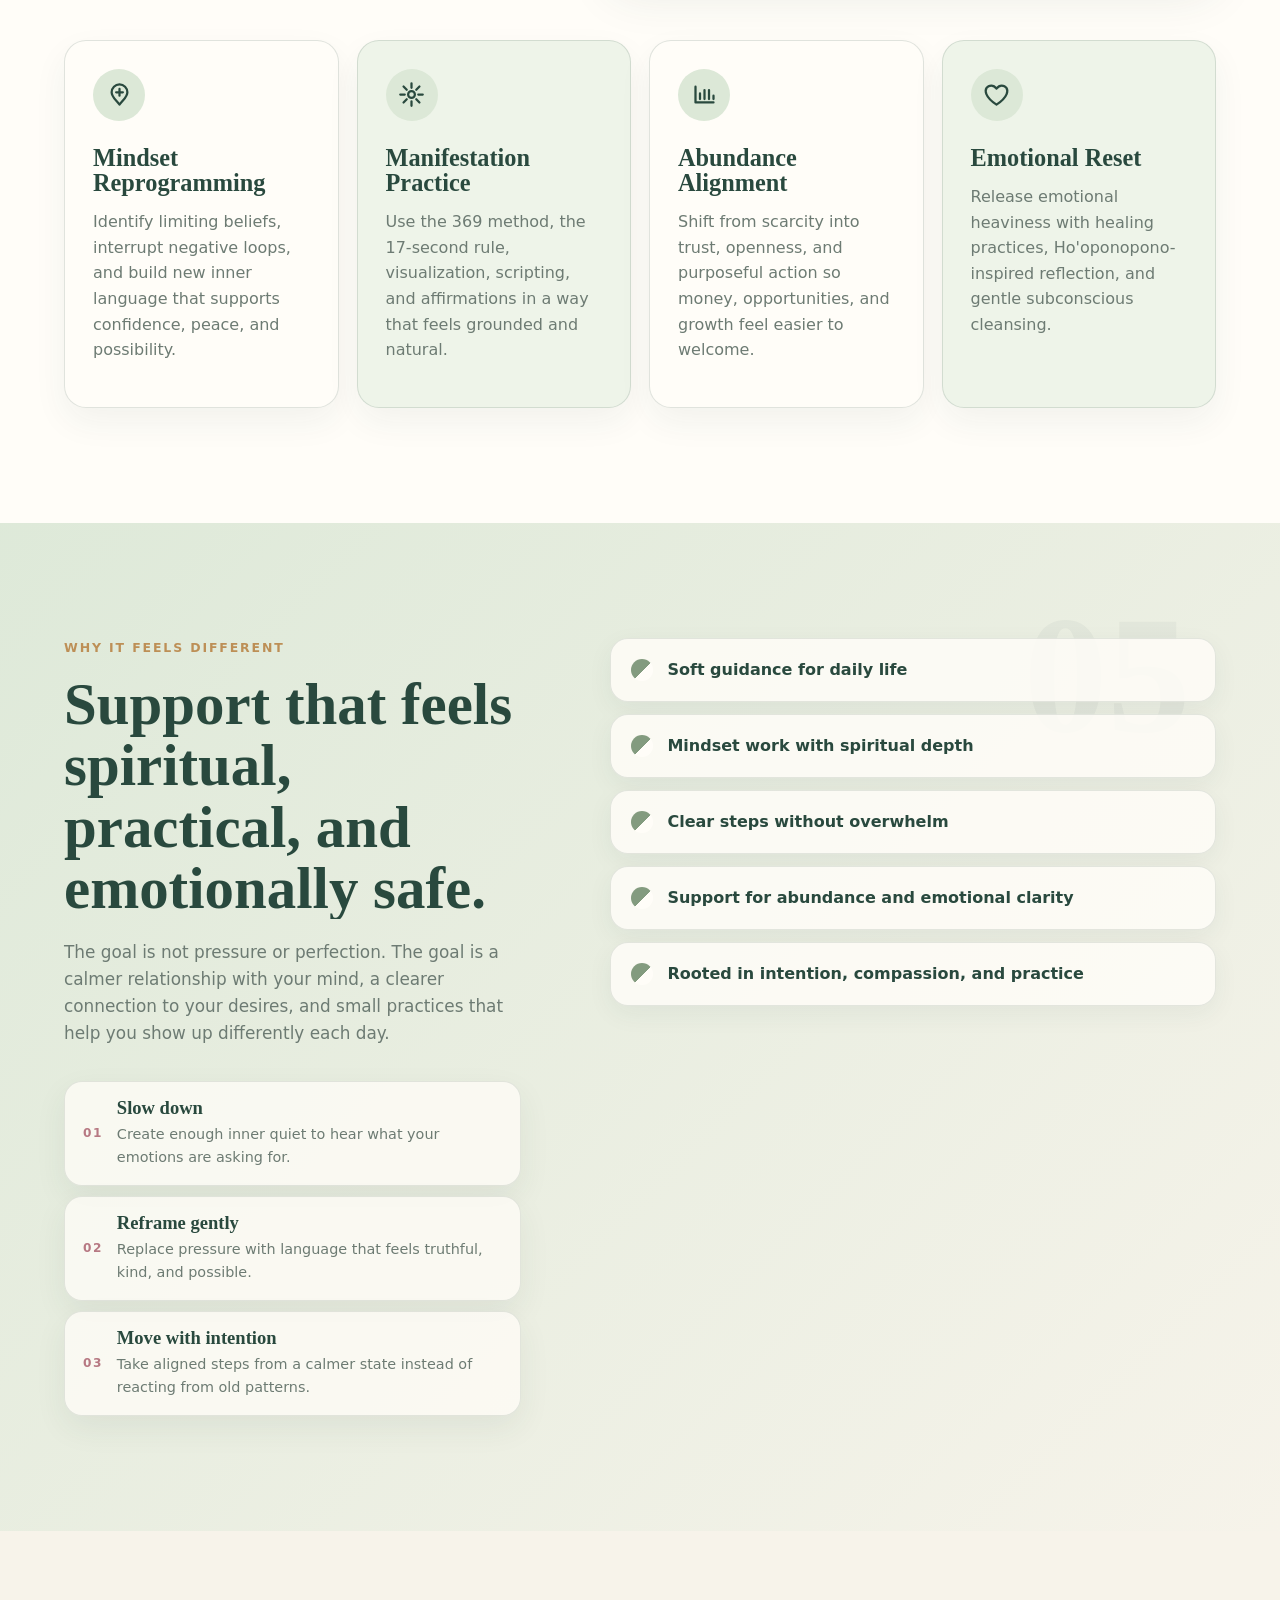
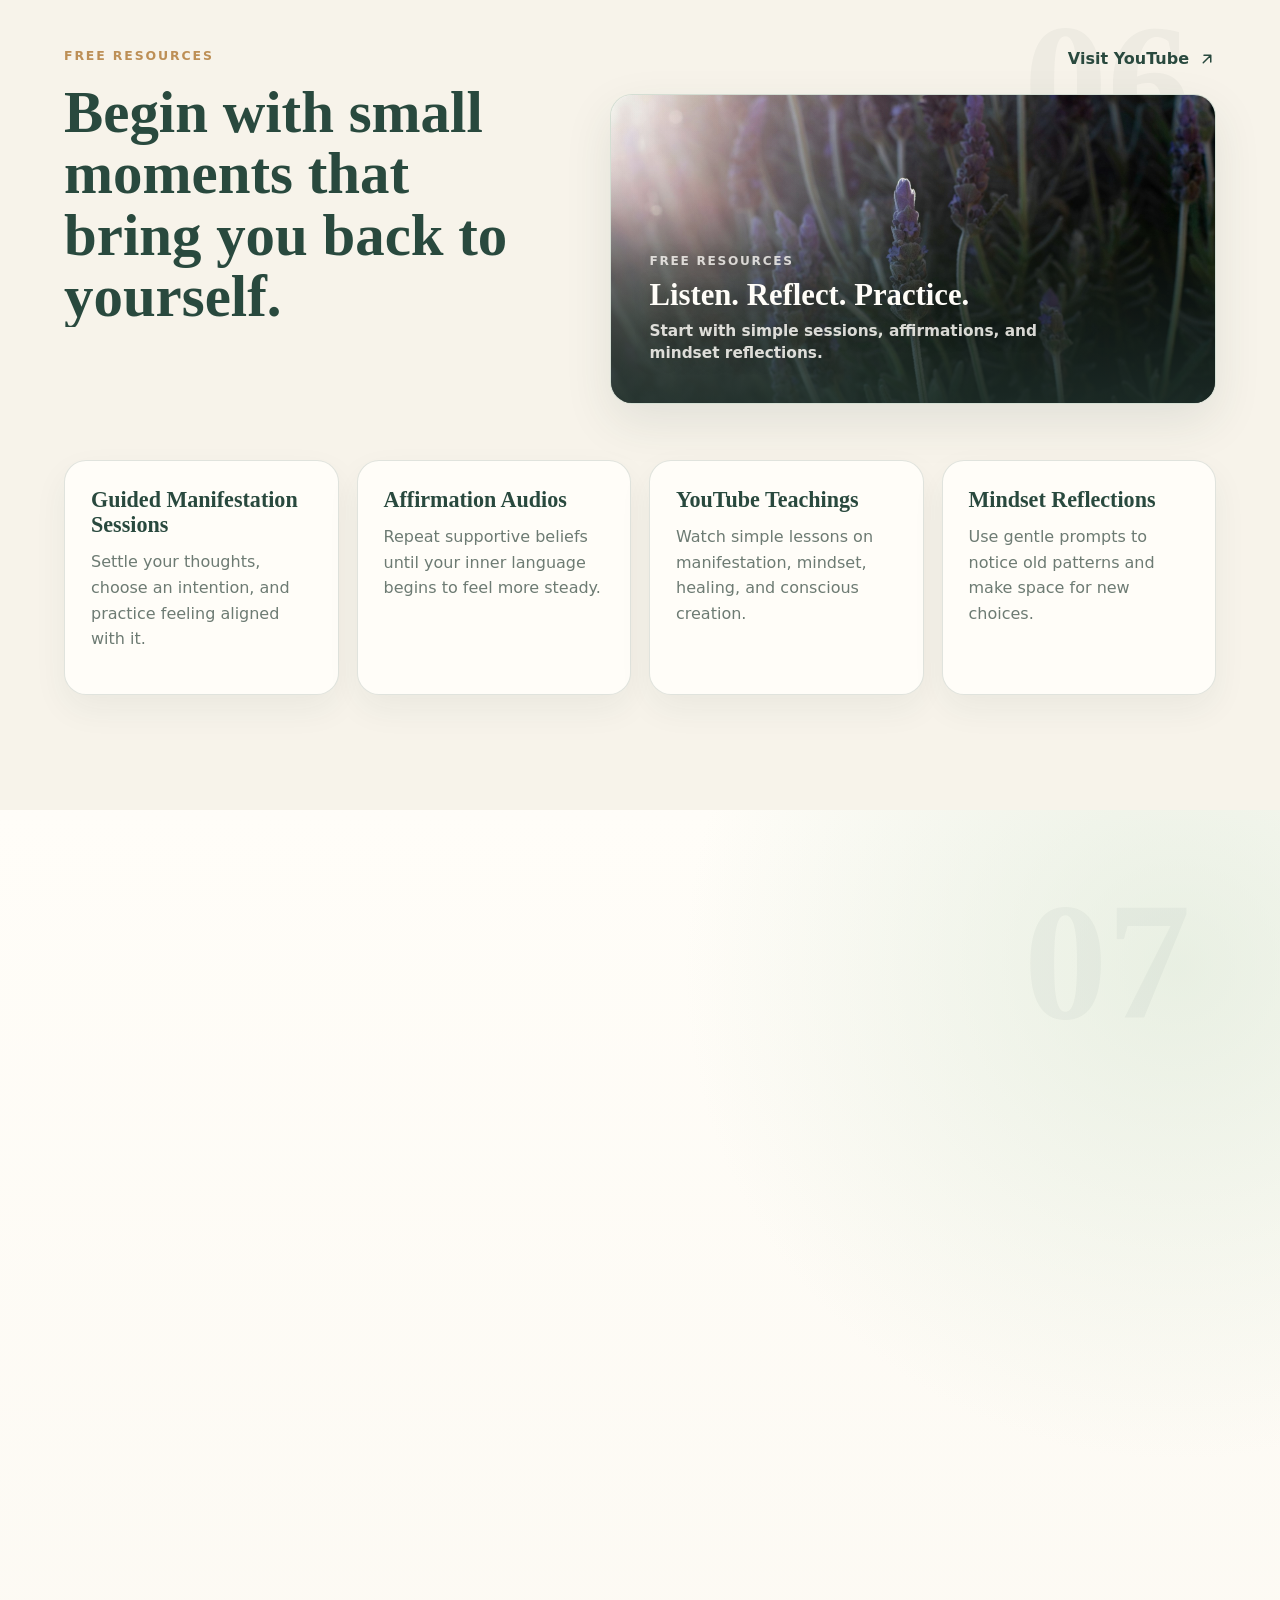
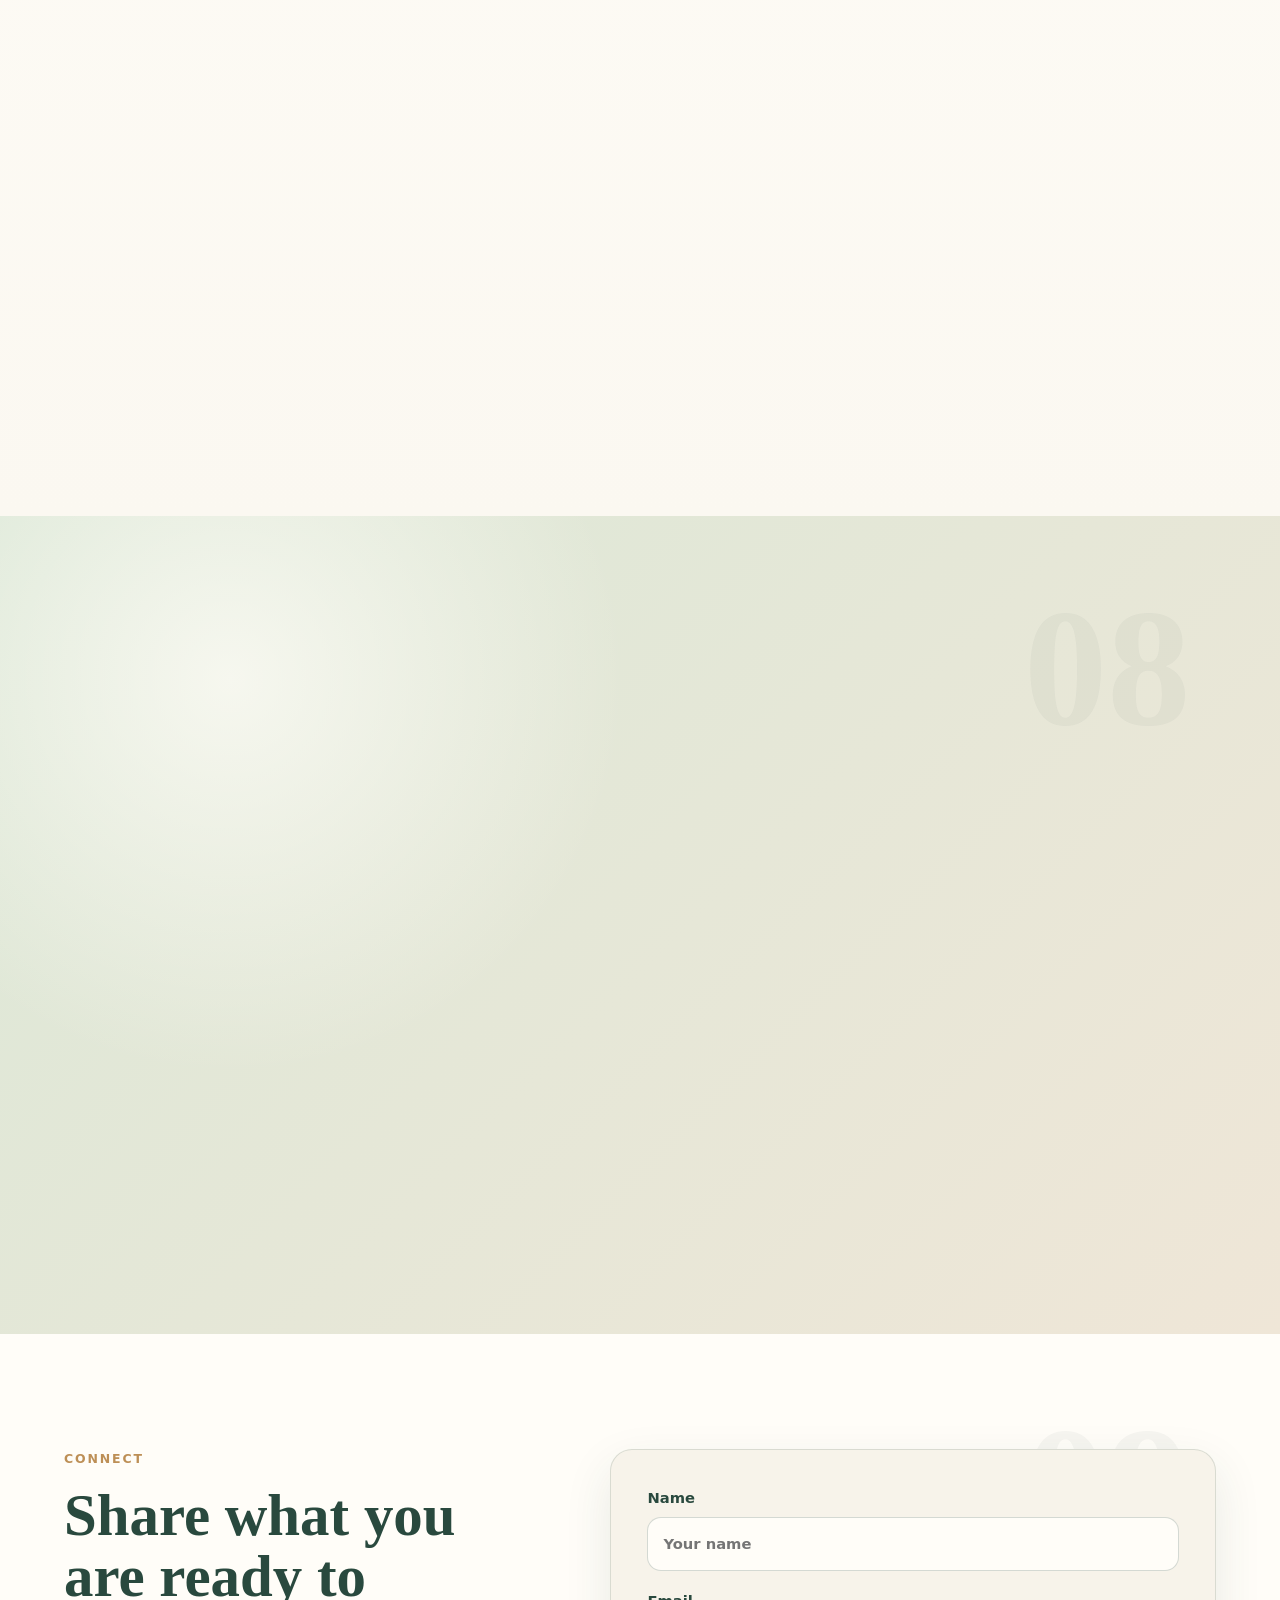
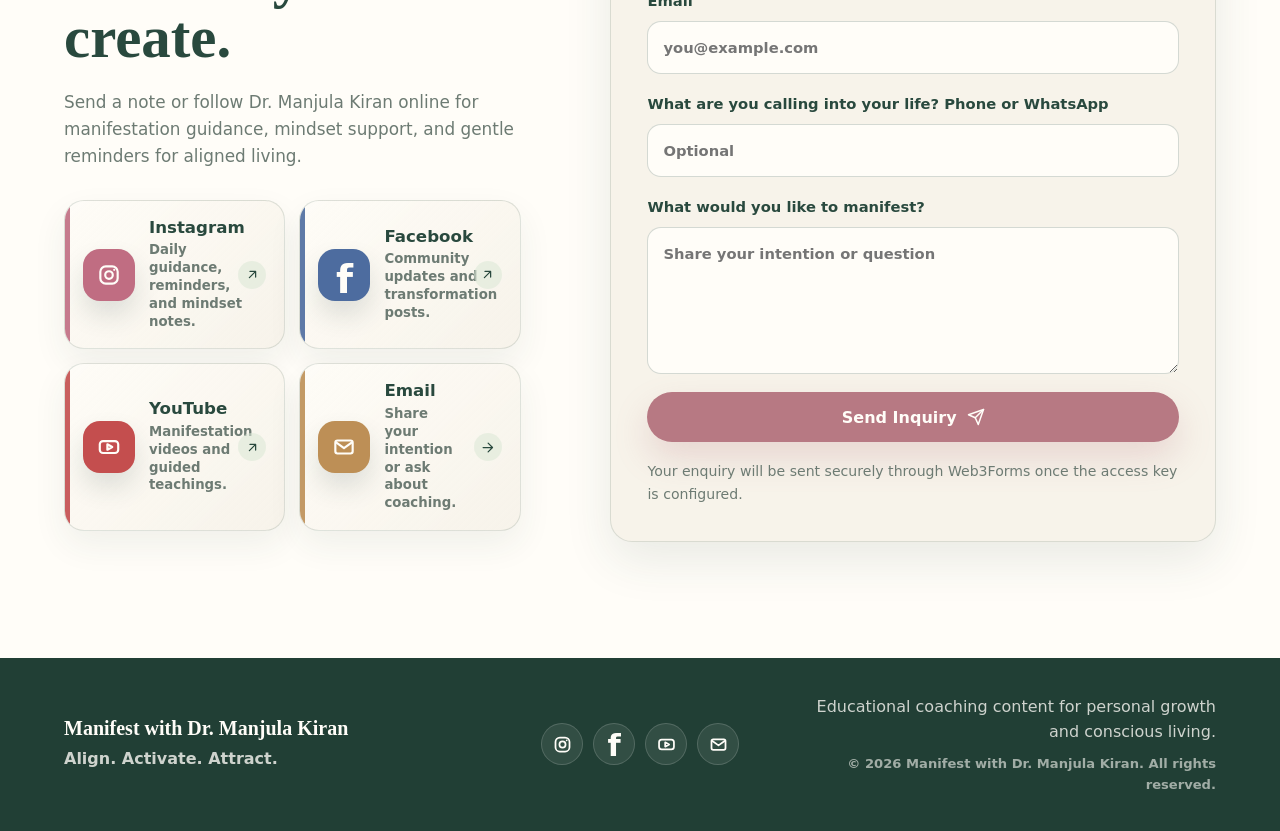
==== commit 5948bdaa: "Basic changes to images" ====
--- a/index.html
+++ b/index.html
@@ -160,6 +160,24 @@
             </div>
           </div>
         </div>
+
+        <div class="about-focus-grid" aria-label="Mentoring focus areas">
+          <article class="reveal">
+            <span>Clarity</span>
+            <strong>Understand what your mind keeps repeating.</strong>
+            <p>Gentle reflection helps you see the beliefs shaping your choices.</p>
+          </article>
+          <article class="reveal">
+            <span>Alignment</span>
+            <strong>Return your energy to what you truly want.</strong>
+            <p>Daily practices help you move from fear into intention and trust.</p>
+          </article>
+          <article class="reveal">
+            <span>Practice</span>
+            <strong>Build small rituals that support real change.</strong>
+            <p>Manifestation becomes easier when it has a simple, repeatable rhythm.</p>
+          </article>
+        </div>
       </section>
 
       <section class="section methods story-section" id="methods" data-story-section data-story-label="Practice">
@@ -174,7 +192,7 @@
               helps you return to intention instead of reacting from fear or old beliefs.
             </p>
             <div class="image-card section-image-card methods-image-card">
-              <img src="assets/methods-garden-path.jpg" alt="A circular garden path surrounded by greenery" />
+              <img src="assets/nature.jpg" alt="Nature background" />
               <div class="image-card-content">
                 <span>Signature rhythm</span>
                 <strong>Reset. Reframe. Return.</strong>
@@ -252,6 +270,23 @@
               with your mind, a clearer connection to your desires, and small practices
               that help you show up differently each day.
             </p>
+            <div class="difference-rhythm" aria-label="How the guidance works">
+              <article class="reveal">
+                <span>01</span>
+                <strong>Slow down</strong>
+                <p>Create enough inner quiet to hear what your emotions are asking for.</p>
+              </article>
+              <article class="reveal">
+                <span>02</span>
+                <strong>Reframe gently</strong>
+                <p>Replace pressure with language that feels truthful, kind, and possible.</p>
+              </article>
+              <article class="reveal">
+                <span>03</span>
+                <strong>Move with intention</strong>
+                <p>Take aligned steps from a calmer state instead of reacting from old patterns.</p>
+              </article>
+            </div>
           </div>
 
           <div class="checklist reveal" aria-label="Reasons to choose this coaching">
@@ -472,19 +507,29 @@
       </section>
 
       <section class="community story-section" id="community" data-story-section data-story-label="Decision">
-        <div class="community-inner reveal">
-          <p class="eyebrow">Join the community</p>
-          <h2 data-story-heading>Your next chapter can begin with one quiet decision.</h2>
-          <p>
-            Receive reminders, practices, and guidance that help you return to clarity
-            and create from a more peaceful inner place.
-          </p>
-          <a class="button button-primary" href="#contact">
-            Subscribe and Begin Today
-            <svg aria-hidden="true" viewBox="0 0 24 24">
-              <path d="M5 12h14M13 5l7 7-7 7" />
-            </svg>
-          </a>
+        <div class="community-layout">
+          <div class="community-inner reveal">
+            <p class="eyebrow">Join the community</p>
+            <h2 data-story-heading>Your next chapter can begin with one quiet decision.</h2>
+            <p>
+              Receive reminders, practices, and guidance that help you return to clarity
+              and create from a more peaceful inner place.
+            </p>
+            <a class="button button-primary" href="#contact">
+              Subscribe and Begin Today
+              <svg aria-hidden="true" viewBox="0 0 24 24">
+                <path d="M5 12h14M13 5l7 7-7 7" />
+              </svg>
+            </a>
+          </div>
+
+          <div class="community-visual reveal">
+            <img src="assets/community-landscape.jpg" alt="A sunrise landscape with green hills and a winding road" />
+            <div class="community-visual-content">
+              <span>Next chapter</span>
+              <strong>Choose the path you want to walk toward.</strong>
+            </div>
+          </div>
         </div>
       </section>
 
--- a/styles.css
+++ b/styles.css
@@ -767,6 +767,52 @@
   line-height: 1.16;
 }
 
+.about-focus-grid {
+  display: grid;
+  grid-template-columns: repeat(3, minmax(0, 1fr));
+  gap: 18px;
+  margin-top: clamp(42px, 7vw, 86px);
+}
+
+.about-focus-grid article {
+  min-height: 220px;
+  display: grid;
+  align-content: start;
+  gap: 12px;
+  padding: 28px;
+  color: var(--forest);
+  background:
+    linear-gradient(145deg, rgba(255, 253, 248, 0.9), rgba(238, 244, 233, 0.68)),
+    var(--white);
+  border: 1px solid rgba(41, 73, 62, 0.12);
+  border-radius: var(--radius);
+  box-shadow: 0 18px 44px rgba(41, 73, 62, 0.07);
+}
+
+.about-focus-grid span,
+.difference-rhythm span {
+  color: var(--rose);
+  font-size: 0.76rem;
+  font-weight: 900;
+  letter-spacing: 0.12em;
+  text-transform: uppercase;
+}
+
+.about-focus-grid strong,
+.difference-rhythm strong {
+  color: var(--forest);
+  font-family: Georgia, "Times New Roman", serif;
+  font-size: clamp(1.32rem, 2vw, 1.72rem);
+  line-height: 1.12;
+}
+
+.about-focus-grid p,
+.difference-rhythm p {
+  margin: 0;
+  color: var(--muted);
+  font-size: 0.96rem;
+}
+
 .methods {
   background: var(--white);
 }
@@ -847,8 +893,41 @@
   flex: 0 0 auto;
   background:
     linear-gradient(135deg, transparent 53%, var(--white) 54%),
-    var(--sage);
+  var(--sage);
   border-radius: 50%;
+}
+
+.difference-rhythm {
+  display: grid;
+  grid-template-columns: 1fr;
+  gap: 10px;
+  margin-top: clamp(24px, 3vw, 34px);
+}
+
+.difference-rhythm article {
+  display: grid;
+  grid-template-columns: auto minmax(0, 1fr);
+  gap: 4px 14px;
+  align-content: center;
+  min-height: 78px;
+  padding: 16px 18px;
+  background: rgba(255, 253, 248, 0.76);
+  border: 1px solid rgba(41, 73, 62, 0.12);
+  border-radius: 18px;
+  box-shadow: 0 12px 32px rgba(41, 73, 62, 0.07);
+}
+
+.difference-rhythm span {
+  grid-row: 1 / span 2;
+  align-self: center;
+}
+
+.difference-rhythm strong {
+  font-size: clamp(1.08rem, 1.45vw, 1.32rem);
+}
+
+.difference-rhythm p {
+  font-size: 0.9rem;
 }
 
 .resources {
@@ -1223,6 +1302,13 @@
     linear-gradient(135deg, #dce8d7, #efe6d7);
 }
 
+.community-layout {
+  display: grid;
+  grid-template-columns: minmax(0, 0.82fr) minmax(380px, 0.78fr);
+  gap: clamp(34px, 6vw, 86px);
+  align-items: center;
+}
+
 .community-inner {
   max-width: 890px;
 }
@@ -1235,6 +1321,64 @@
   max-width: 690px;
   color: var(--forest-soft);
   font-size: 1.15rem;
+}
+
+.community-visual {
+  position: relative;
+  min-height: clamp(340px, 34vw, 520px);
+  overflow: hidden;
+  background: var(--sage-pale);
+  border-radius: var(--radius);
+  box-shadow: var(--shadow-lifted);
+  isolation: isolate;
+}
+
+.community-visual img {
+  position: absolute;
+  inset: 0;
+  width: 100%;
+  height: 100%;
+  object-fit: cover;
+  object-position: center;
+  filter: saturate(0.92) brightness(0.88);
+}
+
+.community-visual::after {
+  position: absolute;
+  inset: 0;
+  z-index: 1;
+  background:
+    linear-gradient(180deg, rgba(32, 49, 44, 0.02), rgba(32, 49, 44, 0.68)),
+    radial-gradient(circle at 82% 18%, rgba(255, 253, 248, 0.42), transparent 28%);
+  content: "";
+}
+
+.community-visual-content {
+  position: absolute;
+  z-index: 2;
+  right: clamp(24px, 4vw, 40px);
+  bottom: clamp(24px, 4vw, 40px);
+  left: clamp(24px, 4vw, 40px);
+  max-width: 520px;
+  color: var(--white);
+  text-shadow: 0 2px 18px rgba(13, 31, 25, 0.38);
+}
+
+.community-visual-content span {
+  display: block;
+  margin-bottom: 8px;
+  color: rgba(255, 253, 248, 0.78);
+  font-size: 0.76rem;
+  font-weight: 900;
+  letter-spacing: 0.14em;
+  text-transform: uppercase;
+}
+
+.community-visual-content strong {
+  display: block;
+  font-family: Georgia, "Times New Roman", serif;
+  font-size: clamp(1.72rem, 2.8vw, 2.75rem);
+  line-height: 1.04;
 }
 
 .contact {
@@ -1607,6 +1751,14 @@
   .shift-visual {
     min-height: 360px;
   }
+
+  .community-layout {
+    grid-template-columns: 1fr;
+  }
+
+  .community-visual {
+    min-height: 420px;
+  }
 }
 
 @media (max-width: 860px) {
@@ -1715,6 +1867,20 @@
     min-height: auto;
   }
 
+  .about-focus-grid,
+  .difference-rhythm {
+    grid-template-columns: 1fr;
+  }
+
+  .about-focus-grid article,
+  .difference-rhythm article {
+    min-height: auto;
+  }
+
+  .community-visual {
+    min-height: 320px;
+  }
+
   .site-footer {
     align-items: flex-start;
     grid-template-columns: 1fr;
